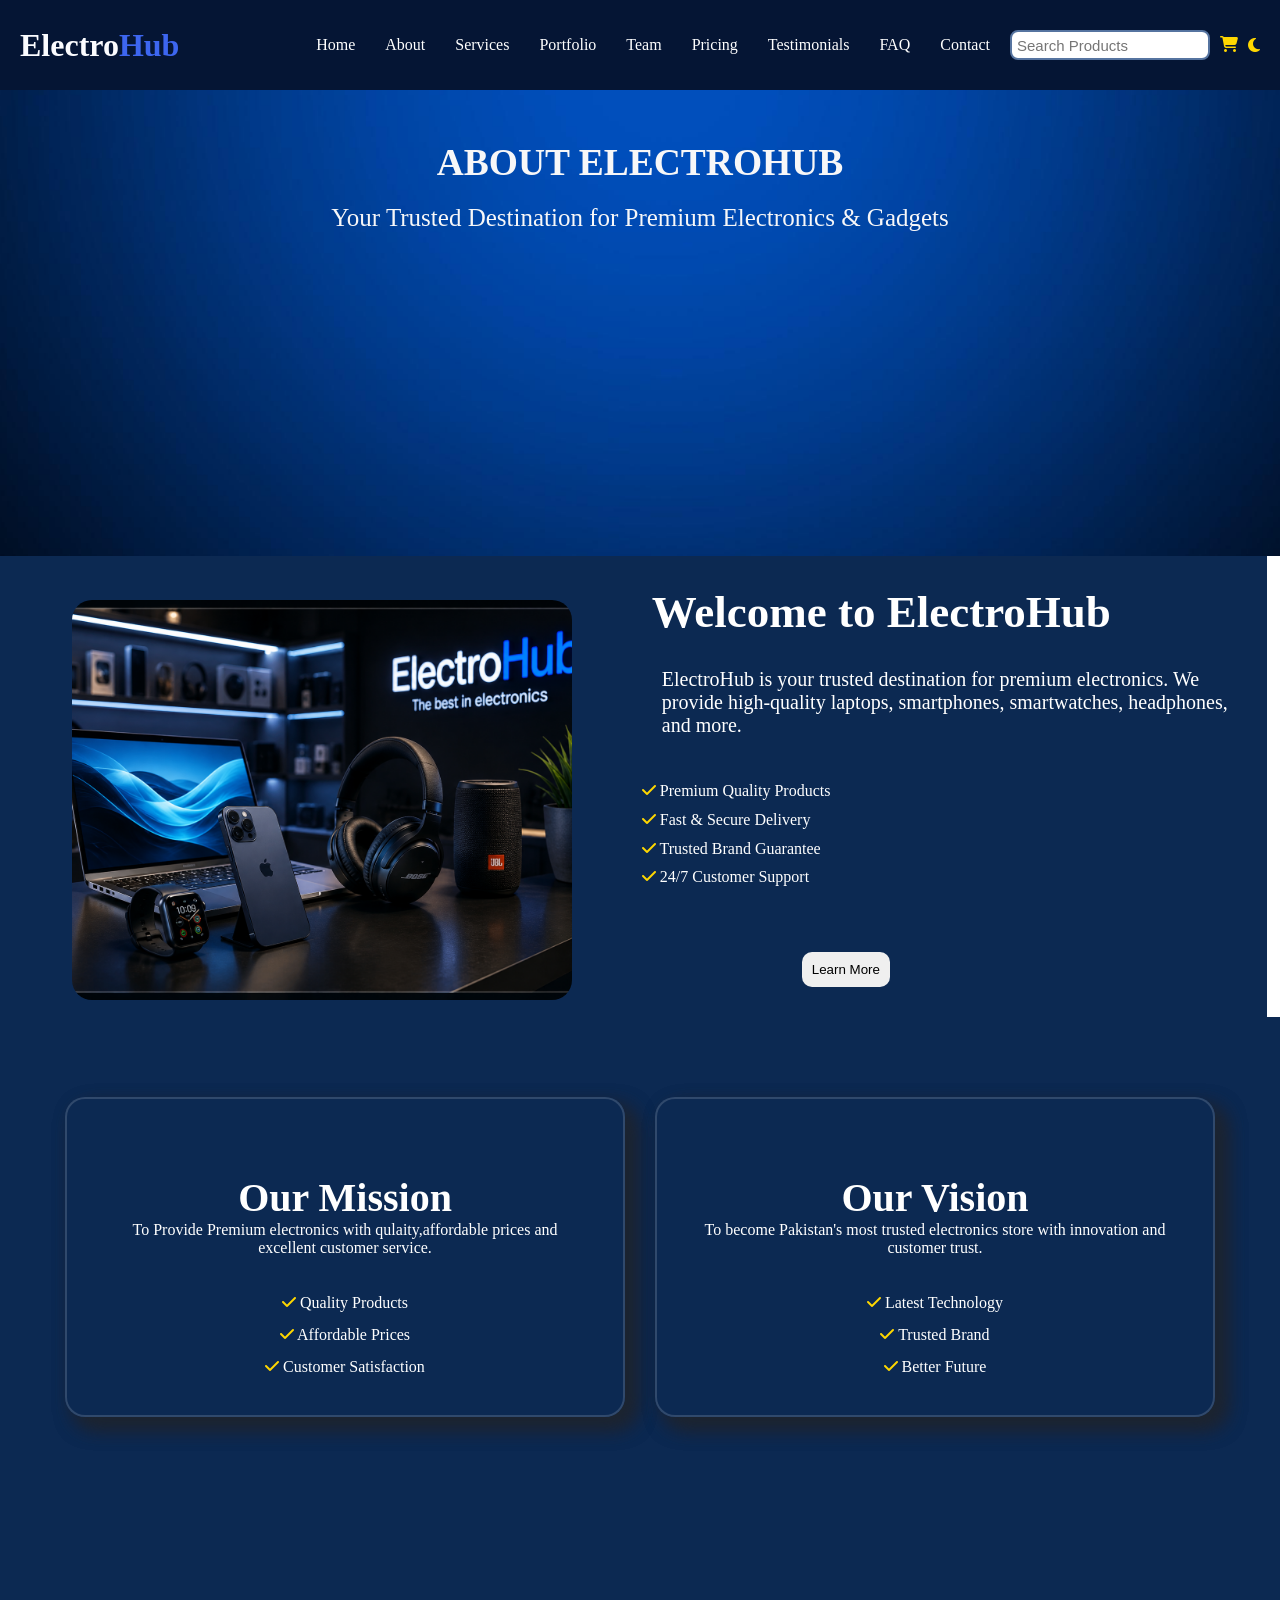
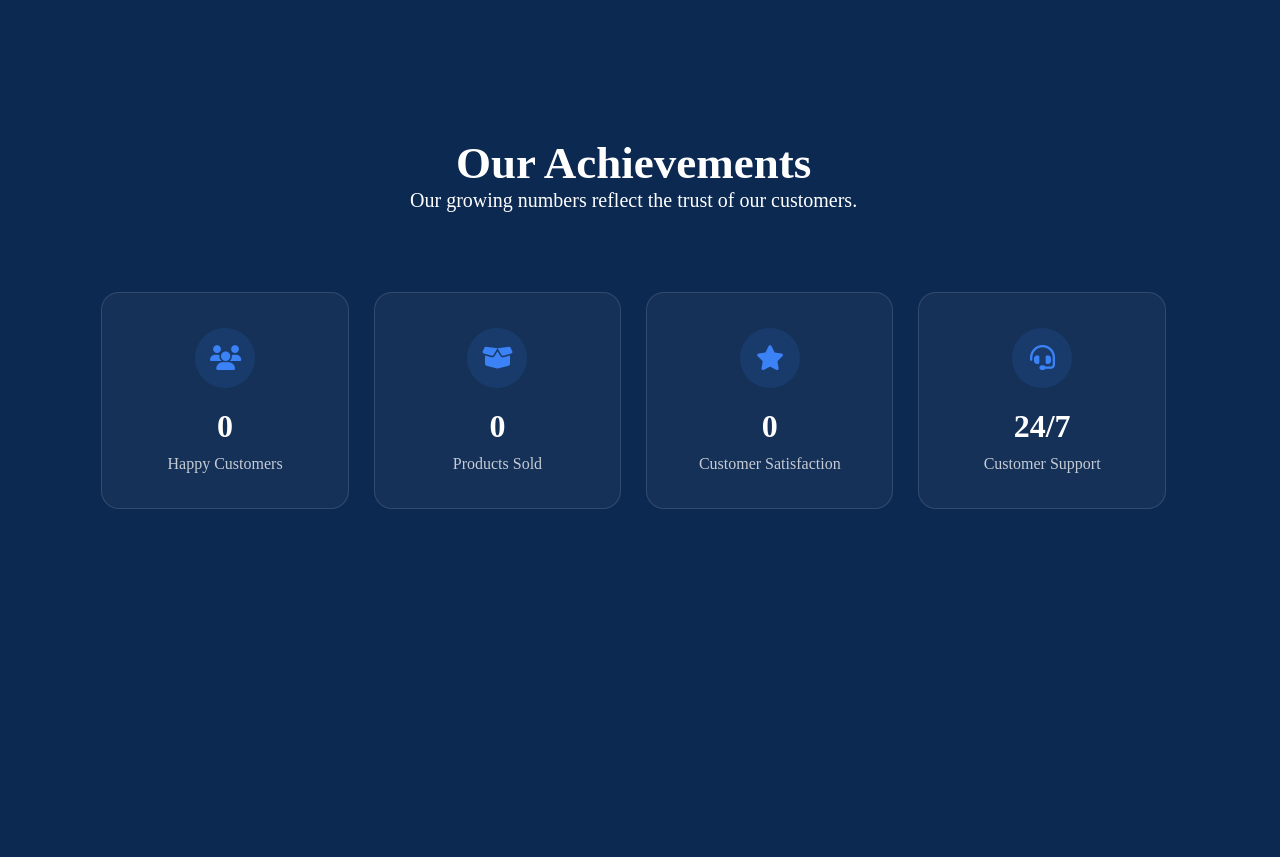
==== about.html @ ca195bf6 "Initial commit" ====
<!DOCTYPE html>
<html lang="en">

<head>
    <meta charset="UTF-8">
    <meta name="viewport" content="width=device-width, initial-scale=1.0">
    <title>ElectroHub-Store</title>
    <link rel="stylesheet" href="./style.css">
    <link rel="stylesheet" href="https://cdnjs.cloudflare.com/ajax/libs/font-awesome/6.7.2/css/all.min.css">
</head>

<body>
    <!--Header Section Start-->
    <header id="header">
        <h1 class="head1">Electro<span class="hub-class">Hub</span></h1>
        <nav class="main-nav">
            <ul id="navbar">
                <li> <a href="index.html">Home</a></li>
                <li> <a href="about.html">About</a></li>
                <li> <a href="">Services</a></li>
                <li> <a href="">Portfolio</a></li>
                <li> <a href="">Team</a></li>
                <li> <a href="">Pricing</a></li>
                <li> <a href="">Testimonials</a></li>
                <li> <a href="">FAQ</a></li>
                <li> <a href="">Contact</a></li>

            </ul>

            <div class="right-side">
                <input type="text" placeholder="Search Products" class="search-box">
                <a href="#">
                    <i class="fa-solid fa-cart-shopping"></i>
                </a>
                <i class="fa-solid fa-moon" id="theme-btn"></i>
            </div>


        </nav>
    </header>
    <!--Header End-->
    <!--Hero Section Start-->

    <section class="about-hero">
        <div class="hero-content2">
            <h2> ABOUT ELECTROHUB</h2>
            <p class="hero-para1"> Your Trusted Destination for
                Premium Electronics & Gadgets
            </p>
        </div>
    </section>
    <!--Hero Secto End-->
    <!--About Section Start-->
    <section id="def-electro">
        <div class="left-image">
            <img src="./Pictures/left image.png" alt="">


        </div>
        <div class="right-side-content">

            <h2 class="right-text"> Welcome to ElectroHub </h2>
            <P class="right-para">
                ElectroHub is your trusted destination for premium
                electronics. We provide high-quality laptops,
                smartphones, smartwatches, headphones, and more.</P>

            <ul class="icons-text">
                <li><i class="fa-solid fa-check"></i> Premium Quality Products</li>
                <li><i class="fa-solid fa-check"></i> Fast & Secure Delivery</li>
                <li><i class="fa-solid fa-check"></i> Trusted Brand Guarantee</li>
                <li><i class="fa-solid fa-check"></i> 24/7 Customer Support</li>
            </ul>

            <button class="right-btn">Learn More</button>
        </div>


        </div>


    </section>

    <section id="mission-vision-section">
        <div class="mission-vision-container">
            <div class="mission">
                <h2 class="Vision1"> Our Mission </h2>
                <p>To Provide Premium electronics with qulaity,affordable prices and excellent customer service.</p>
               <ul class="unorder-list">
                <li><i class="fa-solid fa-check"></i> Quality Products</li>
                <li><i class="fa-solid fa-check"></i> Affordable Prices</li>
                <li><i class="fa-solid fa-check"></i> Customer Satisfaction</li> 
            </ul>
            </div>
            <div class="mission">
                <h1 class="Vision">Our Vision</h1>
                <p>To become Pakistan's most trusted electronics store with innovation and customer trust.</p>
               <ul class="unorder-list">
                <li><i class="fa-solid fa-check"></i> Latest Technology</li>
                <li><i class="fa-solid fa-check"></i> Trusted Brand</li>
                <li><i class="fa-solid fa-check"></i> Better Future</li>
               </ul>
            </div>
        </div>
    </section>
    <!--Mission Vision Secton Ene-->

    <section id="achievement-section">
        <div class="main-achieve-div">
            <div class="achieve-heading">
                <h2> Our Achievements</h2>
                <p class="achieve-para"> Our growing numbers reflect the trust
                    of our customers.</p>
            </div>
            <section class="achievements">

    <div class="achievement-container">

        <div class="achievement-card">
            <div class="achievement-icon">
                <i class="fa-solid fa-users"></i>
            </div>

            <h3 class="counter" data-target="10000">0</h3>
            <p>Happy Customers</p>
        </div>


        <div class="achievement-card">
            <div class="achievement-icon">
                <i class="fa-solid fa-box-open"></i>
            </div>

            <h3 class="counter" data-target="5000">0</h3>
            <p>Products Sold</p>
        </div>


        <div class="achievement-card">
            <div class="achievement-icon">
                <i class="fa-solid fa-star"></i>
            </div>

            <h3 class="counter" data-target="98">0</h3>
            <p>Customer Satisfaction</p>
        </div>


        <div class="achievement-card">
            <div class="achievement-icon">
                <i class="fa-solid fa-headset"></i>
            </div>

            <h3>24/7</h3>
            <p>Customer Support</p>
        </div>

    </div>
</section>
        </div>
 
        <!-- <div class="achive-boxes">
         <div></div>
            <div></div>
            <div></div>
            <div></div>
            </div> -->
    </section>
    <!--Footer-->

    <!-- <footer class="footer">
        <hr class="line"> -->
    <!--Footer Container-->
    <!-- <div class="footer-container">

            <div class="footer-col">
                <h3>Electro <span class="span-footer">Hub</span></h3>
                <p class="footer-para">Your trusted destination for premium electronics.
                    Discover laptops, smartphones, smart watches,
                    headphones, speakers, and accessories at the
                    best prices with excellent customer service.</p>

            </div>
            <div class="footer-col height">
                <h3>Quick Links</h3>
                <ul>
                    <li>Home</li>
                    <li>About</li>
                    <li>Services</li>
                    <li>Portfolio</li>
                    <li>Contact</li>
                </ul>
            </div>
            <div class="footer-col height">
                <h3>PRODUCTS</h3>
                <ul>
                    <li>Laptops </li>
                    <li>Smart Watches</li>
                    <li>Speakers </li>
                    <li>Headphones </li>
                    <li>Accessories </li>
                </ul>
            </div>
            <div class="footer-col height">
                <h4>CONTACT US</h4>
                <ul>
                    <li> 📍 Peshawar, Pakistan </li>
                    <li> 📞 +92 300 1234567</li>
                    <li>✉ info@electrohub.com</li>
                </ul>

            </div>

        </div>

        <div class="special-icons">
            <i class="fa-brands fa-facebook-f socials"></i>
            <i class="fa-brands fa-instagram socials"></i>
            <i class="fa-brands fa-linkedin-in socials"></i>
            <i class="fa-brands fa-x-twitter socials"></i>
            <i class="fa-brands fa-youtube socials"></i>
        </div>
<hr class="hr2">
        <div class="copy">
            <p>© 2026 ElectroHub. All Rights Reserved.</p>
        </div>
    </footer>  -->
</body>

</html>
---- style.css ----
* {
  margin: 0;
  padding: 0;
  box-sizing: border-box;
}

body {
  overflow-x: hidden;
}

html {
  scroll-behavior: smooth;
}

/*Header-Section-Start*/

#header {
  padding: 20px;
  display: flex;
  justify-content: space-between;
  align-items: center;
  position: fixed;
  top: 0;
  left: 0;
  width: 100%;
  z-index: 1000;
  height: 10vh;
  background-color: rgba(0, 27, 68, 0.8);
}

.main-nav {
  display: flex;
  justify-content: space-between;
  align-items: center;
  gap: 20px;
}

#navbar {
  display: flex;
  justify-content: space-between;
  align-items: center;
  height: 10vh;
  width: 100%;
  gap: 30px;
}

.head1 {
  color: #fbfcff;
}


li {
  list-style: none;
}

li,
a {
  text-decoration: none;
}

nav ul li a {
  color: #f8f4f4;
}

.hub-class {
  color: #3d66f0;
}

.right-side {
  display: flex;
  align-items: center;
  gap: 10px;
}

.search-box {
  display: flex;
  align-items: center;
}

.search-box {
  padding: 5px;
  width: 200px;
  height: 30px;
  outline: none;
  border: 2px solid #5674a0;
  border-radius: 8px 8px 8px 8px;
  font-size: 15px;
}

.search-box {

  color: rgb(0, 0, 0);
  /* background-color: #3b559b; */
}

.search-box:hover {
  background-color: white;
}

/*Header Section End*/

/*Hero-Section-Start*/

#hero-section {
  padding-top: 80px;
  width: 99vw;
  height: 110vh;
  border: none;
  background-image: url(./Pictures/Hero-Section.png);
  background-size: cover;
  background-position: center;
  display: flex;
  align-items: center;
}

.hero-content {

  font-size: 60px;
  width: 50%;
  margin-left: 60px;
}

.hero-head {
  color: white;
}

.hero-para {
  color: white;
  font-size: 20px;
}

/* From Uiverse.io by imtausef */
.button {
  cursor: pointer;
  font-size: 1.2rem;
  border-radius: 16px;
  border: none;
  padding: 2px;
  background: radial-gradient(circle 80px at 80% -10%, #ffffff, #181b1b);
  position: relative;
  transition:
    background 0.3s,
    transform 0.3s;
}

.button:hover {
  /*background: radial-gradient(circle 80px at 80% -10%, #181b1b, #000);*/
  transform: scale(0.98);
}

.button::after {
  content: "";
  position: absolute;
  width: 65%;
  height: 60%;
  border-radius: 120px;
  top: 0;
  right: 0;
  box-shadow: 0 0 20px #ffffff38;
  z-index: -1;
  transition: box-shadow 0.3s;
}

.button:hover::after {
  box-shadow: 0 0 10px #ffffff18;
}

.blob1 {
  position: absolute;
  width: 70px;
  height: 100%;
  border-radius: 16px;
  bottom: 0;
  left: 0;
  background: radial-gradient(circle 60px at 0% 100%,
      #3fe9ff,
      #0000ff80,
      transparent);
  box-shadow: -10px 10px 30px #0051ff2d;
  transition:
    background 0.3s,
    box-shadow 0.3s;
}

.button:hover .blob1 {
  /*  background: radial-gradient(circle 60px at 0% 100%, #181b1b, #000);*/
  box-shadow: -5px 5px 20px #000;
}

.inner {
  padding: 14px 25px;
  border-radius: 14px;
  color: #fff;
  z-index: 3;
  position: relative;
  background: radial-gradient(circle 80px at 80% -50%, #777777, #0f1111);
  transition: background 0.3s;
}

.button:hover .inner {
  background: radial-gradient(circle 80px at 80% -50%, #333333, #0f0f0f);
}

.inner::before {
  content: "";
  width: 100%;
  height: 100%;
  left: 0;
  top: 0;
  border-radius: 14px;
  background: radial-gradient(circle 60px at 0% 100%,
      #00e1ff1a,
      #0000ff11,
      transparent);
  position: absolute;
  transition: opacity 0.3s;
}

.button:hover .inner::before {
  opacity: 0;
}


/*Featured-Products-Section*/



#Featured-Products {
  background: linear-gradient(135deg, #0F172A, #1E3A8A);
  padding: 20px;
}


.content-div {
  display: flex;
  flex-direction: column;
  justify-content: center;
  align-items: center;
}

.card-main-div {
  margin-top: 50px;
  display: flex;
  flex-wrap: wrap;
  justify-content: center;
  align-items: center;
  gap: 40px;
}

/* Hai */

.card {
  width: 295px;
  height: 480px;
  border-radius: 15px;
  border: 2px solid rgb(95, 95, 95);
  transition: all 0.4s ease;
}

.card:hover {
  transform: translateY(-10px) scale(1.02);
  box-shadow: 0 15px 35px rgba(150, 149, 149, 0.3);

}

.products-head {
  margin-top: 20px;
  font-size: 50px;
  color: white;
}

.products-para {
  color: white;
}



.card img {
  width: 290px;
  height: 275px;
  /* border-radius: 20px; */
  border-top-left-radius: 10px;
  border-top-right-radius: 10px;
}

.card-head {
  text-align: center;
  color: white;
  font-size: 25px;
}

.fa-solid {
  color: gold;
  text-align: center;
}

.rating {
  display: flex;
  justify-content: center;
  align-items: center;
  margin-top: 20px;
  /* text-align: center; */
}

.rating span {
  color: #ccc5c5;
  font-size: 17px;
}

.card-para {
  margin-top: 20px;
  text-align: center;
  color: white;
  font-size: 20;
}

.card-head2 {
  text-align: center;
  color: white;
  font-size: 20px;
  margin-top: 10px;
}

.card-btn {
  margin-top: 15px;
  margin-left: 90px;
  padding: 5px;
  border-radius: 10px;
  outline: none;
}

.card-btn {
  background-color: #fdfeff;
  font-weight: 700;
}

.card-btn {
  transition: all 0.2s ease;
}

.card-btn:hover {
  background-color: rgb(66, 75, 117);
  color: white;
  cursor: pointer;
}

#main-container4 {
  background: linear-gradient(135deg, #0F172A, #1E3A8A);
  padding: 10px;
}

.head-div {
  height: 70vh;
  text-align: center;
  position: relative;
  top: 20px;

}

.box-container {
  display: flex;
  justify-content: center;
  gap: 80px;
  align-items: center;
  border: none;
  width: 99vw;
  height: 50vh;

}


.choose-head2 {
  font-size: 40px;
  color: white;
  /* margin-bottom: 20px; */

}

.choose-para1 {
  color: white;
  font-size: 20px;
}


.Choose-box {
  width: 200px;
  height: 150px;
  border: 2px solid rgb(109, 107, 107);
  border-radius: 10px;
  transition: all 0.4s ease;
}

.Choose-box:hover {
  transform: translateY(-10) scale(1.02);
  box-shadow: 0 15px 35px rgba(150, 149, 149, 0.3);
}


.icons2 {
  margin-top: 30px;
  font-size: 70px;
  color: #f2f3f7;
  ;
}

.shipping {
  color: white;
  margin-top: 20px;
}

.icon3 {
  color: #ffffff;
  font-size: 70px;
  margin-top: 30px;
}

.warranty {
  color: white;
  margin-top: 20px;
}

.icon4 {
  color: #fffffd;
  font-size: 70px;
  margin-top: 30px;
}

.payment {
  color: white;
  margin-top: 20px;
}

.icon5 {
  color: #ffffff;
  font-size: 70px;
  margin-top: 30px;
}

.support {
  color: white;
  margin-top: 20px;
}

.footer {
  background: #0F172A;
}

.footer-container {
  /* background: #0F172A; */
  color: white;
  display: flex;
  justify-content: center;
  gap: 20px;
}

.line {
  border: 1px solid #525258;
}

.footer-col {
  display: flex;
  justify-content: center;
  align-items: center;

  flex-direction: column;
  border: none;
  width: 150vw;
  height: 50vh;
}

.height {
  line-height: 40px;
}

.footer-para {
  padding: 10px;
}

.span-footer {
  color: rgb(71, 71, 126);
}

/* .special-icons{
 
  position: relative;
  left: 600px;
  display: flex;
  gap: 30px;
  font-size: 30px;
  bottom: 10px;
  align-items: center;
  color: white;
  transition: all 0.8s ease; 
    opacity: 1;
  transition: opacity 0.25s;
  z-index: 2;
  cursor: pointer; 
}

.fa-facebook-f{
  color: white;
  transform: scale(1);
  font-size: 30px;
}
.fa-facebook-f:hover{
 
  transform: translateY(10);
  color: rgba(255, 255, 255, 0.986);
  border-radius: 10px;
   padding: 5px 10px 10px; 
   background: #1877F2;
} 

.fa-instagram:hover{
   transform: translateY(-5);
   background: linear-gradient(25deg, #F58529, #DD2A7B, #8134AF, #515BD4);
    color: white;
  border-radius: 10px;
  padding: 5px 10px 10px;
  
}
.fa-linkedin-in:hover{
   background: #0A66C2;
    color: white;
    transform: translateY(-5);
    border-radius: 10px;
    padding: 5px 10px 10px;
}
.fa-x-twitter:hover{
   background: #000000;
    color: white;
     color: white;
    transform: translateY(-5);
    border-radius: 10px;
    padding: 5px 10px 10px;
}
.fa-youtube:hover{

} */

.special-icons {
  display: flex;
  justify-content: center;
  gap: 20px;
}

.special-icons i {
  width: 50px;
  height: 50px;
  background: #1E293B;
  color: white;
  border-radius: 50%;
  display: flex;
  justify-content: center;
  align-items: center;
  font-size: 22px;
  cursor: pointer;
  transition: all 0.6s ease;
}

.special-icons i:hover {
  transform: translateY(-8px) scale(1.1);
}

/* Facebook */
.fa-facebook-f:hover {
  background: #1877F2;
}

/* Instagram */
.fa-instagram:hover {
  background: linear-gradient(45deg, #F58529, #DD2A7B, #8134AF, #515BD4);
}

/* LinkedIn */
.fa-linkedin-in:hover {
  background: #0A66C2;
}

/* X (Twitter) */
.fa-x-twitter:hover {
  background: #000000;
}

/* YouTube */
.fa-youtube:hover {
  background: #FF0000;
}

.hr2 {
  border: 1px solid rgb(66, 65, 65);
  margin-top: 20px;
  text-align: center;
}

.copy {
  padding: 20px;
  display: flex;
  justify-content: center;
  align-items: center;
  color: white;

}




/* About Page start */

* {
  margin: 0;
  padding: 0;
  box-sizing: border-box;
}

body {
  overflow-x: hidden;
}

html {
  scroll-behavior: smooth;
}

/*Header-Section-Start*/

#header {
  padding: 20px;
  display: flex;
  justify-content: space-between;
  align-items: center;
  position: fixed;
  top: 0;
  left: 0;
  width: 100%;
  z-index: 1000;
  height: 10vh;
  background-color: #051534;
}

.main-nav {
  display: flex;
  justify-content: space-between;
  align-items: center;
  gap: 20px;
}

#navbar {
  display: flex;
  justify-content: space-between;
  align-items: center;
  height: 10vh;
  width: 100%;
  gap: 30px;
}

.head1 {
  color: #fbfcff;
}


li {
  list-style: none;
}

li,
a {
  text-decoration: none;
}

nav ul li a {
  color: #ffffff;
}

.hub-class {
  color: #3d66f0;
}

.right-side {
  display: flex;
  align-items: center;
  gap: 10px;
}

.search-box {
  display: flex;
  align-items: center;
}

.search-box {
  padding: 5px;
  width: 200px;
  height: 30px;
  outline: none;
  border: 2px solid #5674a0;
  border-radius: 8px 8px 8px 8px;
  font-size: 15px;
}

.search-box {

  color: rgb(0, 0, 0);
  /* background-color: #3b559b; */
}

.search-box:hover {
  background-color: white;
}

/*Header Section End*/

.about-hero {
  background-image: url(./Pictures/about-hero.jpg);
  background-size: cover;
  width: 100vw;
  height: 55vh;
  background-position: center;
  background-attachment: fixed;
  padding: 0;
  box-sizing: border-box;
  margin-top: 61px;

}

.hero-content2 {

  padding: 80px;
  display: flex;
  flex-direction: column;
  justify-content: center;
  align-items: center;
  color: rgb(247, 247, 248);
  font-size: 25px;
}

.hero-para1 {
  margin-top: 20px;
}



#def-electro {
  border: none;
  background-color: #0c2952;
  width: 99vw;
  display: flex;
  justify-content: center;
  align-items: center;



}

.left-image {
  /* border: 2px solid rgb(95, 95, 95); */
  transition: all 0.6s ease;
}

.left-image:hover img {
  transform: translateY(-10px) scale(1.02);
  box-shadow: 0 15px 35px rgba(150, 149, 149, 0.3);
}

.left-image img {
  margin-top: 30px;
  margin-left: 10px;
  border-radius: 20px;
  width: 500px;
  height: 400px;
  object-fit: cover;
  border-color: rgb(247, 247, 247);
}

.right-side-content {
  flex-direction: column;
  width: 50%;
  padding: 30px;


}

.right-text {
  font-size: 45px;
  color: white;
  position: relative;
  left: 50px;
  margin-bottom: 30px;
}

.right-para {

  color: white;
  font-size: 20px;
  position: relative;
  left: 60px;
  margin-bottom: 100px;
}

.icons-text {
  line-height: 1.8;
  color: white;
  position: relative;
  left: 40px;
  bottom: 60px;
}

.right-btn {
  position: relative;
  left: 200px;
  padding: 10px;
  border-radius: 10px;
  border: none;
  transition: all 0.5s;
}

.right-btn:hover {

  cursor: pointer;
  color: white;
  background-color: black;
}

/* Mission Vision Section Start */

#mission-vision-section {
  background-color: #0C2952;
  border: none;
  height: 80vh;
}

.mission-vision-container {
  /* margin-top: 30px;  */
  display: flex;
  flex-wrap: wrap;
  gap: 30px;
  justify-content: center;
  align-items: center;
  border: none;
}
.mission{
   background: #162b55;
    border: 2px solid rgba(255,255,255,0.15);
    border-radius: 20px;
    padding: 35px;
    transition: all 0.5s ease;
    cursor: pointer;
}
.mission:hover{
    transform: translateY(-12px) scale(1.03);
    border-color: #3B82F6;
    box-shadow: 0 15px 35px rgba(59,130,246,0.35);
}


.mission {
  text-align: center;
  border-radius: 20px;
  margin-top: 80px;
  color: white;
  width: 560px;
  height: 320px;
  /* border: 2px solid rgb(119, 147, 223); */
  background: linear-gradient(215deg, #0C2952, #0C2952);
  box-shadow: 10px 10px 20px #1c2530,
    10px 10px 20px #1e2132;
}

.unorder-list{
  line-height: 2;
  margin-top: 30px;

}

.Vision1 {
  font-size: 40px;
  margin-top: 40px;
}

.Vision {
  font-size: 40px;
  margin-top: 40px;
}

#achievement-section{
  height: 80vh;
  background-color: #0C2952;
}

.main-achieve-div{
  border: none;
  width: 99vw;
  height: 70vh;
}

.achieve-heading{
  color: white;
  text-align: center;
  font-size: 30px;
}

.achieve-para{
  font-size: 20px;
}


/* achievements boxes start */
 .achievements {
    padding: 80px 8%;
    text-align: center;
}


.achievement-container {
    display: grid;
    grid-template-columns: repeat(4, 1fr);
    gap: 25px;
    color: white;
}

.achievement-card {
    padding: 35px 20px;
    border: 1px solid rgba(255,255,255,0.12);
    border-radius: 18px;
    background: rgba(255,255,255,0.04);
    transition: transform 0.4s ease,
                border-color 0.4s ease,
                box-shadow 0.4s ease;
    cursor: pointer;
}

.achievement-card:hover {
    transform: translateY(-8px);
    border-color: #3B82F6;
    box-shadow: 0 12px 30px rgba(59,130,246,0.18);
}

.achievement-icon {
    width: 60px;
    height: 60px;
    margin: 0 auto 20px;
    display: flex;
    align-items: center;
    justify-content: center;
    border-radius: 50%;
    background: rgba(59,130,246,0.12);
    transition: 0.4s ease;
}

.achievement-icon i {
    font-size: 25px;
    color: #3B82F6;
    transition: 0.4s ease;
}

.achievement-card:hover .achievement-icon {
    background: #3B82F6;
    transform: scale(1.08);
}

.achievement-card:hover .achievement-icon i {
    color: white;
    transform: scale(1.1);
}

.achievement-card h3 {
    font-size: 32px;
    margin: 10px 0;
}

.achievement-card p {
    font-size: 16px;
    margin: 0;
    opacity: 0.75;
}

@media (max-width: 768px) {

    .achievement-container {
        grid-template-columns: repeat(2, 1fr);
    }

}

@media (max-width: 500px) {

    .achievement-container {
        grid-template-columns: 1fr;
    }

}
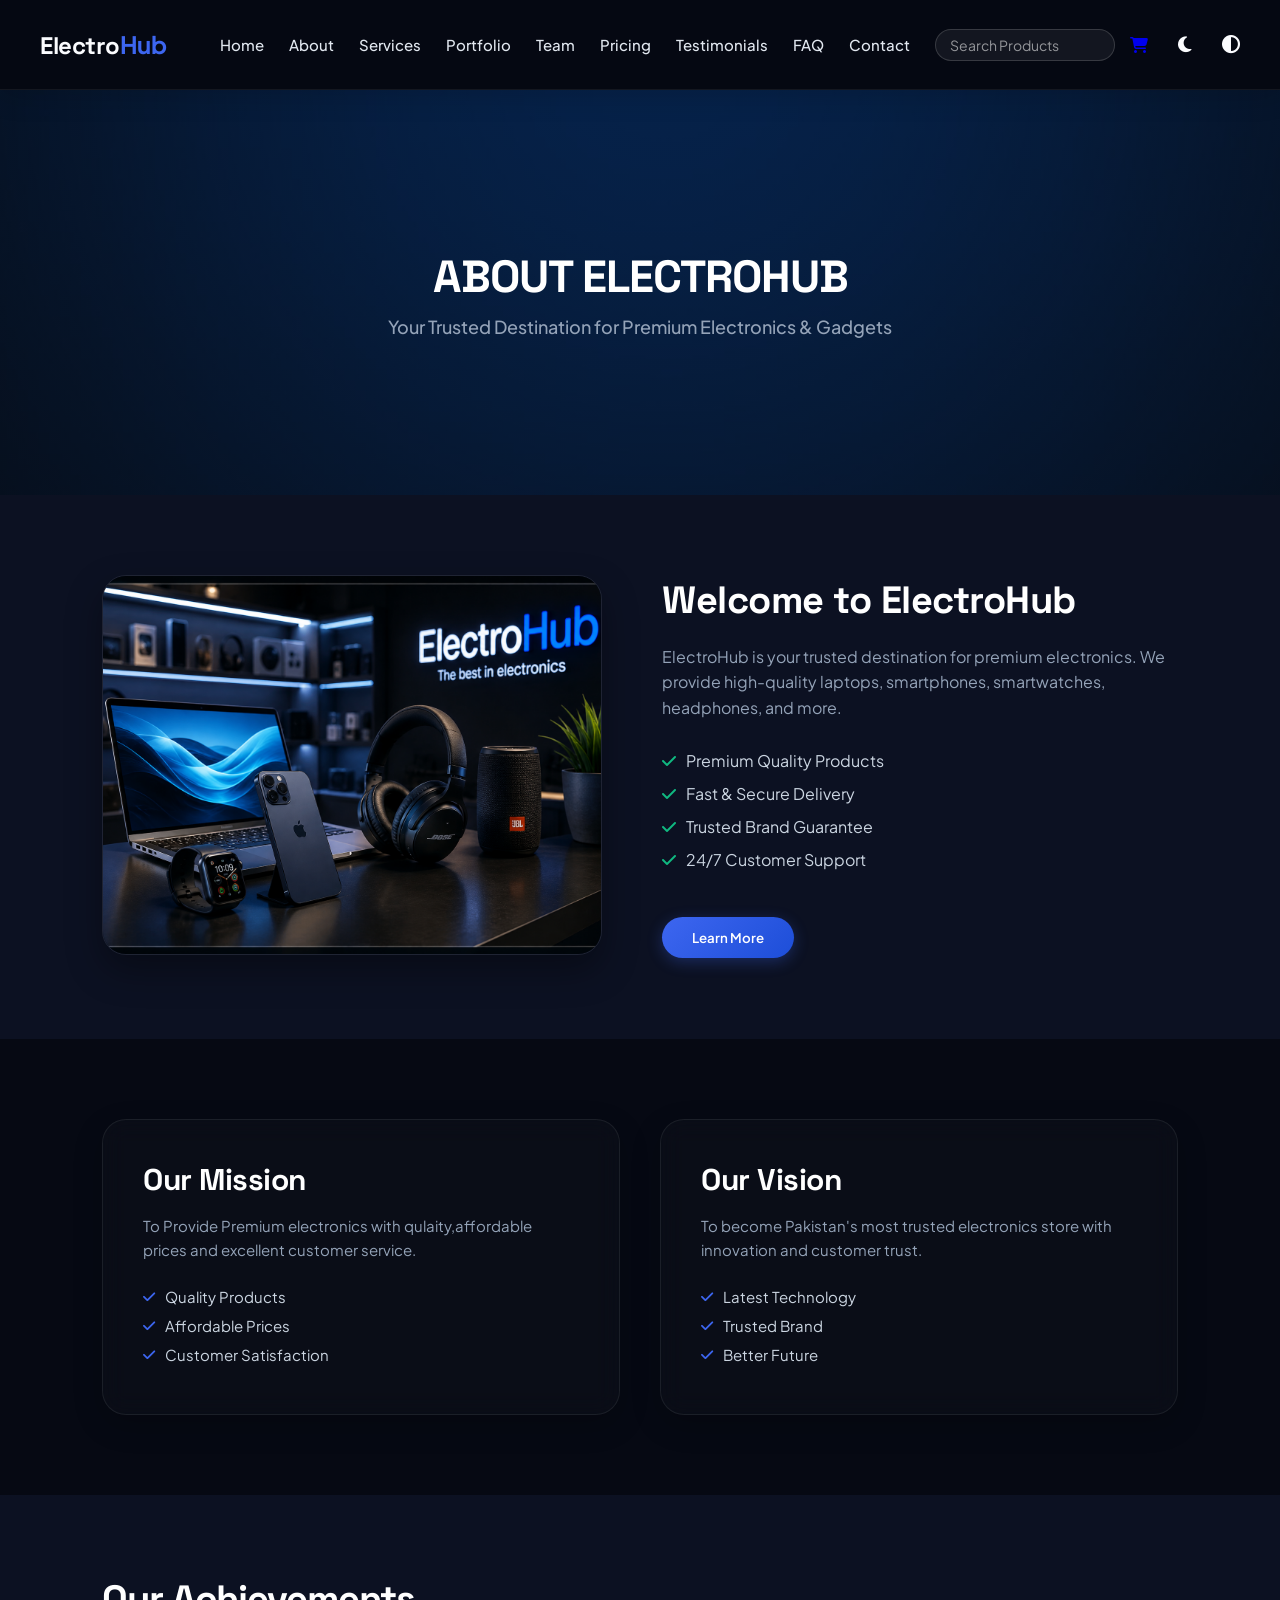
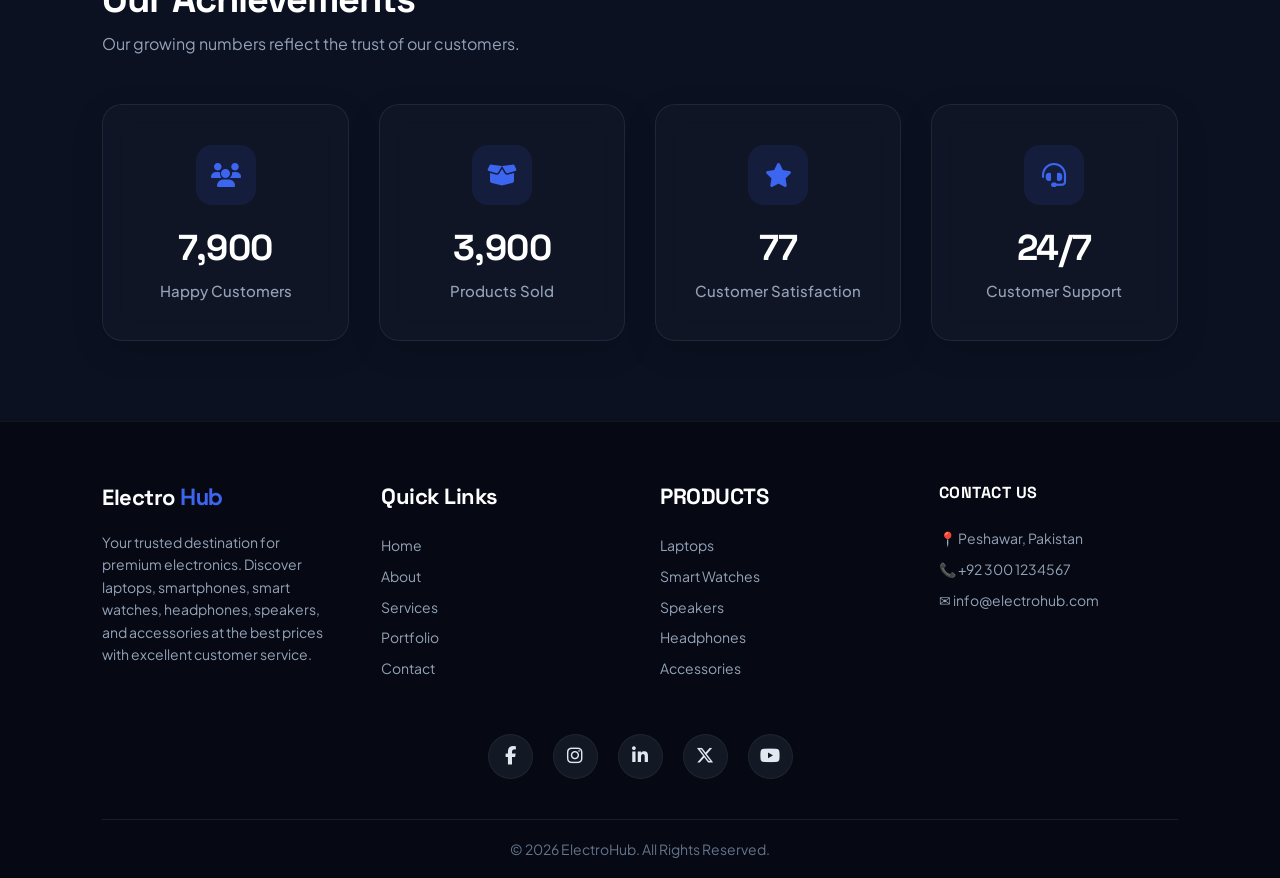
==== commit 63d983e5: "Updated Electronic store website" ====
--- a/about.html
+++ b/about.html
@@ -17,8 +17,8 @@
             <ul id="navbar">
                 <li> <a href="index.html">Home</a></li>
                 <li> <a href="about.html">About</a></li>
-                <li> <a href="">Services</a></li>
-                <li> <a href="">Portfolio</a></li>
+                <li> <a href="./Services.html">Services</a></li>
+                <li> <a href="./Portfolio.html">Portfolio</a></li>
                 <li> <a href="">Team</a></li>
                 <li> <a href="">Pricing</a></li>
                 <li> <a href="">Testimonials</a></li>
@@ -29,10 +29,11 @@
 
             <div class="right-side">
                 <input type="text" placeholder="Search Products" class="search-box">
-                <a href="#">
+                <a href="#" title="Shopping Cart">
                     <i class="fa-solid fa-cart-shopping"></i>
                 </a>
-                <i class="fa-solid fa-moon" id="theme-btn"></i>
+                <i class="fa-solid fa-moon" id="theme-btn" title="Toggle Light/Dark Theme"></i>
+                <i class="fa-solid fa-circle-half-stroke" id="grayscale-btn" title="Toggle Black & White Mode"></i>
             </div>
 
 
@@ -103,7 +104,7 @@
             </div>
         </div>
     </section>
-    <!--Mission Vision Secton Ene-->
+    <!--Mission Vision Secton End-->
 
     <section id="achievement-section">
         <div class="main-achieve-div">
@@ -159,19 +160,13 @@
 </section>
         </div>
  
-        <!-- <div class="achive-boxes">
-         <div></div>
-            <div></div>
-            <div></div>
-            <div></div>
-            </div> -->
     </section>
     <!--Footer-->
 
-    <!-- <footer class="footer">
-        <hr class="line"> -->
+     <footer class="footer">
+        
     <!--Footer Container-->
-    <!-- <div class="footer-container">
+     <div class="footer-container">
 
             <div class="footer-col">
                 <h3>Electro <span class="span-footer">Hub</span></h3>
@@ -224,7 +219,8 @@
         <div class="copy">
             <p>© 2026 ElectroHub. All Rights Reserved.</p>
         </div>
-    </footer>  -->
+    </footer> 
+    <script src="./script.js"></script>
 </body>
 
 </html>
--- a/style.css
+++ b/style.css
@@ -1,13 +1,48 @@
-
+@import url('https://fonts.googleapis.com/css2?family=Plus+Jakarta+Sans:wght@300;400;500;600;700;800&family=Space+Grotesk:wght@400;500;600;700&display=swap');
+
+:root {
+  --bg-primary: #060913;
+  /* Deep space obsidian */
+  --bg-secondary: #0c1122;
+  /* Midnight blue */
+  --bg-card: rgba(255, 255, 255, 0.02);
+  --border-card: rgba(255, 255, 255, 0.07);
+  --color-accent: #3d66f0;
+  /* Electric blue */
+  --color-accent-hover: #5b7fff;
+  --text-primary: #f8fafc;
+  --text-secondary: #94a3b8;
+}
 
 * {
   margin: 0;
   padding: 0;
   box-sizing: border-box;
+  font-family: 'Plus Jakarta Sans', sans-serif;
+}
+
+h1,
+h2,
+h3,
+h4,
+h5,
+h6,
+.head1,
+.hero-head,
+.products-head,
+.choose-head2,
+.Vision,
+.Vision1,
+.main-head2 {
+  font-family: 'Space Grotesk', sans-serif;
+  letter-spacing: -0.5px;
 }
 
 body {
   overflow-x: hidden;
+  background-color: var(--bg-primary);
+  color: var(--text-primary);
+  transition: background-color 0.3s ease, color 0.3s ease, filter 0.3s ease;
 }
 
 html {
@@ -17,7 +52,7 @@
 /*Header-Section-Start*/
 
 #header {
-  padding: 20px;
+  padding: 10px 40px;
   display: flex;
   justify-content: space-between;
   align-items: center;
@@ -27,14 +62,26 @@
   width: 100%;
   z-index: 1000;
   height: 10vh;
-  background-color: rgba(0, 27, 68, 0.8);
+  background-color: rgba(6, 9, 19, 0.7);
+  backdrop-filter: blur(16px);
+  -webkit-backdrop-filter: blur(16px);
+  border-bottom: 1px solid rgba(255, 255, 255, 0.06);
+  box-shadow: 0 4px 30px rgba(0, 0, 0, 0.15);
+  transition: all 0.4s cubic-bezier(0.4, 0, 0.2, 1);
+}
+
+#header.scrolled {
+  height: 8vh;
+  background-color: rgba(6, 9, 19, 0.88);
+  border-bottom-color: rgba(255, 255, 255, 0.09);
+  box-shadow: 0 10px 30px rgba(0, 0, 0, 0.3);
 }
 
 .main-nav {
   display: flex;
   justify-content: space-between;
   align-items: center;
-  gap: 20px;
+  gap: 25px;
 }
 
 #navbar {
@@ -43,13 +90,15 @@
   align-items: center;
   height: 10vh;
   width: 100%;
-  gap: 30px;
+  gap: 25px;
 }
 
 .head1 {
   color: #fbfcff;
-}
-
+  font-weight: 700;
+  letter-spacing: -0.5px;
+  font-size: 24px;
+}
 
 li {
   list-style: none;
@@ -61,7 +110,34 @@
 }
 
 nav ul li a {
-  color: #f8f4f4;
+  color: #e2e8f0;
+  font-weight: 500;
+  font-size: 15px;
+  position: relative;
+  padding: 6px 0;
+  transition: color 0.3s ease;
+}
+
+nav ul li a:hover {
+  color: #3d66f0;
+}
+
+nav ul li a::after {
+  content: '';
+  position: absolute;
+  width: 100%;
+  transform: scaleX(0);
+  height: 2px;
+  bottom: 0;
+  left: 0;
+  background-color: #3d66f0;
+  transform-origin: bottom right;
+  transition: transform 0.25s ease-out;
+}
+
+nav ul li a:hover::after {
+  transform: scaleX(1);
+  transform-origin: bottom left;
 }
 
 .hub-class {
@@ -71,32 +147,35 @@
 .right-side {
   display: flex;
   align-items: center;
-  gap: 10px;
+  gap: 15px;
 }
 
 .search-box {
-  display: flex;
-  align-items: center;
-}
-
-.search-box {
-  padding: 5px;
-  width: 200px;
-  height: 30px;
+  padding: 6px 14px;
+  width: 180px;
+  height: 32px;
   outline: none;
-  border: 2px solid #5674a0;
-  border-radius: 8px 8px 8px 8px;
-  font-size: 15px;
-}
-
-.search-box {
-
-  color: rgb(0, 0, 0);
-  /* background-color: #3b559b; */
+  background: rgba(255, 255, 255, 0.06);
+  border: 1px solid rgba(255, 255, 255, 0.15);
+  border-radius: 20px;
+  font-size: 14px;
+  color: white;
+  transition: all 0.35s cubic-bezier(0.4, 0, 0.2, 1);
+}
+
+.search-box::placeholder {
+  color: rgba(255, 255, 255, 0.55);
+}
+
+.search-box:focus {
+  width: 240px;
+  background-color: rgba(255, 255, 255, 0.12);
+  border-color: #3d66f0;
+  box-shadow: 0 0 15px rgba(61, 102, 240, 0.45);
 }
 
 .search-box:hover {
-  background-color: white;
+  background-color: rgba(255, 255, 255, 0.09);
 }
 
 /*Header Section End*/
@@ -132,860 +211,1507 @@
 }
 
 /* From Uiverse.io by imtausef */
+/* Premium Buttons styling */
 .button {
   cursor: pointer;
-  font-size: 1.2rem;
-  border-radius: 16px;
+  font-size: 15px;
+  font-weight: 600;
+  border-radius: 30px;
+  padding: 12px 28px;
+  transition: all 0.3s cubic-bezier(0.165, 0.84, 0.44, 1);
+  display: inline-flex;
+  align-items: center;
+  justify-content: center;
+  gap: 8px;
+  outline: none;
+  margin-right: 15px;
+}
+
+.button.primary-btn {
+  background: linear-gradient(135deg, var(--color-accent), #1d4ed8);
+  color: white;
   border: none;
-  padding: 2px;
-  background: radial-gradient(circle 80px at 80% -10%, #ffffff, #181b1b);
+  box-shadow: 0 4px 15px rgba(61, 102, 240, 0.35);
+}
+
+.button.primary-btn i {
+  font-size: 13px;
+  transition: transform 0.25s ease;
+  color: white !important;
+}
+
+.button.primary-btn:hover {
+  transform: translateY(-2px);
+  background: linear-gradient(135deg, var(--color-accent-hover), #2563eb);
+  box-shadow: 0 6px 20px rgba(61, 102, 240, 0.5);
+}
+
+.button.primary-btn:hover i {
+  transform: translateX(4px);
+}
+
+.button.secondary-btn {
+  background: rgba(255, 255, 255, 0.03);
+  color: white;
+  border: 1px solid rgba(255, 255, 255, 0.15);
+  backdrop-filter: blur(10px);
+  -webkit-backdrop-filter: blur(10px);
+}
+
+.button.secondary-btn:hover {
+  transform: translateY(-2px);
+  background: rgba(255, 255, 255, 0.08);
+  border-color: rgba(255, 255, 255, 0.3);
+  box-shadow: 0 5px 15px rgba(0, 0, 0, 0.2);
+}
+
+.button:active {
+  transform: translateY(0) scale(0.98);
+}
+
+
+/*Featured-Products-Section*/
+
+#Featured-Products {
+  background: linear-gradient(135deg, var(--bg-primary), var(--bg-secondary));
+  padding: 60px 40px;
   position: relative;
-  transition:
-    background 0.3s,
-    transform 0.3s;
-}
-
-.button:hover {
-  /*background: radial-gradient(circle 80px at 80% -10%, #181b1b, #000);*/
-  transform: scale(0.98);
-}
-
-.button::after {
-  content: "";
+}
+
+.content-div {
+  display: flex;
+  flex-direction: column;
+  justify-content: center;
+  align-items: center;
+  margin-bottom: 20px;
+}
+
+.products-head {
+  font-size: 42px;
+  font-weight: 800;
+  color: white;
+  letter-spacing: -1px;
+  margin-bottom: 10px;
+}
+
+.products-para {
+  color: #94a3b8;
+  font-size: 16px;
+  font-weight: 500;
+}
+
+.card-main-div {
+  margin-top: 40px;
+  display: flex;
+  flex-wrap: wrap;
+  justify-content: center;
+  align-items: stretch;
+  gap: 30px;
+}
+
+/* Glassmorphic E-commerce Cards */
+.card {
+  width: 285px;
+  border-radius: 20px;
+  background: rgba(255, 255, 255, 0.02);
+  backdrop-filter: blur(16px);
+  -webkit-backdrop-filter: blur(16px);
+  border: 1px solid rgba(255, 255, 255, 0.07);
+  box-shadow: 0 10px 30px rgba(0, 0, 0, 0.25);
+  overflow: hidden;
+  display: flex;
+  flex-direction: column;
+  position: relative;
+  transition: all 0.4s cubic-bezier(0.165, 0.84, 0.44, 1);
+}
+
+.card::before {
+  content: '';
   position: absolute;
-  width: 65%;
-  height: 60%;
-  border-radius: 120px;
   top: 0;
-  right: 0;
-  box-shadow: 0 0 20px #ffffff38;
-  z-index: -1;
-  transition: box-shadow 0.3s;
-}
-
-.button:hover::after {
-  box-shadow: 0 0 10px #ffffff18;
-}
-
-.blob1 {
-  position: absolute;
-  width: 70px;
-  height: 100%;
-  border-radius: 16px;
-  bottom: 0;
   left: 0;
-  background: radial-gradient(circle 60px at 0% 100%,
-      #3fe9ff,
-      #0000ff80,
-      transparent);
-  box-shadow: -10px 10px 30px #0051ff2d;
-  transition:
-    background 0.3s,
-    box-shadow 0.3s;
-}
-
-.button:hover .blob1 {
-  /*  background: radial-gradient(circle 60px at 0% 100%, #181b1b, #000);*/
-  box-shadow: -5px 5px 20px #000;
-}
-
-.inner {
-  padding: 14px 25px;
-  border-radius: 14px;
-  color: #fff;
-  z-index: 3;
-  position: relative;
-  background: radial-gradient(circle 80px at 80% -50%, #777777, #0f1111);
-  transition: background 0.3s;
-}
-
-.button:hover .inner {
-  background: radial-gradient(circle 80px at 80% -50%, #333333, #0f0f0f);
-}
-
-.inner::before {
-  content: "";
   width: 100%;
   height: 100%;
-  left: 0;
-  top: 0;
-  border-radius: 14px;
-  background: radial-gradient(circle 60px at 0% 100%,
-      #00e1ff1a,
-      #0000ff11,
-      transparent);
+  background: linear-gradient(180deg, rgba(61, 102, 240, 0.08) 0%, rgba(0, 0, 0, 0) 100%);
+  opacity: 0;
+  transition: opacity 0.4s ease;
+  z-index: 0;
+}
+
+.card:hover::before {
+  opacity: 1;
+}
+
+.card:hover {
+  transform: translateY(-8px);
+  border-color: rgba(61, 102, 240, 0.35);
+  box-shadow: 0 20px 40px rgba(0, 0, 0, 0.4), 0 0 25px rgba(61, 102, 240, 0.18);
+}
+
+/* Sale/New Badge styling */
+.card-badge {
   position: absolute;
-  transition: opacity 0.3s;
-}
-
-.button:hover .inner::before {
-  opacity: 0;
-}
-
-
-/*Featured-Products-Section*/
-
-
-
-#Featured-Products {
-  background: linear-gradient(135deg, #0F172A, #1E3A8A);
-  padding: 20px;
-}
-
-
-.content-div {
-  display: flex;
-  flex-direction: column;
+  top: 15px;
+  left: 15px;
+  background: linear-gradient(135deg, #ef4444, #b91c1c);
+  color: white;
+  padding: 4px 10px;
+  border-radius: 20px;
+  font-size: 11px;
+  font-weight: 700;
+  letter-spacing: 0.5px;
+  text-transform: uppercase;
+  z-index: 10;
+  box-shadow: 0 4px 10px rgba(239, 68, 68, 0.4);
+}
+
+.card-badge.new {
+  background: linear-gradient(135deg, #10b981, #047857);
+  box-shadow: 0 4px 10px rgba(16, 185, 129, 0.4);
+}
+
+.card img {
+  width: 100%;
+  height: 230px;
+  object-fit: cover;
+  border-top-left-radius: 20px;
+  border-top-right-radius: 20px;
+  transition: transform 0.6s cubic-bezier(0.165, 0.84, 0.44, 1);
+  z-index: 1;
+}
+
+.card:hover img {
+  transform: scale(1.05);
+}
+
+.card-head {
+  color: white;
+  font-size: 20px;
+  font-weight: 700;
+  margin-top: 15px;
+  padding: 0 20px;
+  letter-spacing: -0.3px;
+  text-align: left;
+}
+
+.rating {
+  display: flex;
+  align-items: center;
+  gap: 4px;
+  margin-top: 10px;
+  padding: 0 20px;
+  justify-content: flex-start;
+}
+
+.rating i {
+  color: #fbbf24;
+  font-size: 13px;
+  text-shadow: 0 0 8px rgba(251, 191, 36, 0.4);
+}
+
+.rating span {
+  color: #64748b;
+  font-size: 13px;
+  margin-left: 4px;
+}
+
+.card-para {
+  color: #94a3b8;
+  font-size: 14px;
+  line-height: 1.5;
+  margin-top: 12px;
+  padding: 0 20px;
+  text-align: left;
+}
+
+.card-head2 {
+  color: #3d66f0;
+  font-size: 22px;
+  font-weight: 800;
+  margin-top: auto;
+  padding: 10px 20px 0 20px;
+  text-align: left;
+}
+
+/* Premium Buttons inside Cards */
+/* Premium Buttons inside Cards */
+.card-btn {
+  margin: 15px auto 25px auto;
+  width: 85%;
+  padding: 11px 24px;
+  border-radius: 30px;
+  border: 1px solid rgba(61, 102, 240, 0.15);
+  background: linear-gradient(135deg, var(--color-accent), #1d4ed8);
+  color: white;
+  font-weight: 600;
+  font-size: 14px;
+  letter-spacing: 0.3px;
+  box-shadow: 0 4px 15px rgba(61, 102, 240, 0.3);
+  cursor: pointer;
+  display: flex;
+  align-items: center;
   justify-content: center;
-  align-items: center;
-}
-
-.card-main-div {
-  margin-top: 50px;
+  gap: 8px;
+  transition: all 0.3s cubic-bezier(0.165, 0.84, 0.44, 1);
+  z-index: 2;
+  outline: none;
+}
+
+.card-btn span {
+  display: flex;
+  align-items: center;
+  gap: 8px;
+}
+
+.card-btn i {
+  color: white !important;
+  font-size: 14px;
+  transition: transform 0.25s ease;
+}
+
+.card-btn:hover {
+  transform: translateY(-2px);
+  box-shadow: 0 6px 20px rgba(61, 102, 240, 0.5);
+  background: linear-gradient(135deg, var(--color-accent-hover), #2563eb);
+  border-color: transparent;
+}
+
+.card-btn:hover i {
+  transform: scale(1.1);
+}
+
+.card-btn:active {
+  transform: translateY(0) scale(0.98);
+}
+
+
+#main-container4 {
+  background: linear-gradient(135deg, var(--bg-secondary), var(--bg-primary));
+  padding: 80px 40px;
+  min-height: auto;
+}
+
+.head-div {
+  text-align: center;
+  max-width: 1200px;
+  margin: 0 auto;
+}
+
+.choose-head2 {
+  font-size: 42px;
+  font-weight: 800;
+  color: white;
+  letter-spacing: -1px;
+  margin-bottom: 10px;
+}
+
+.choose-para1 {
+  color: #94a3b8;
+  font-size: 16px;
+  font-weight: 500;
+  margin-bottom: 50px;
+}
+
+.box-container {
   display: flex;
   flex-wrap: wrap;
   justify-content: center;
-  align-items: center;
+  align-items: stretch;
+  gap: 30px;
+}
+
+.b1 {
+  background: rgba(255, 255, 255, 0.02);
+  backdrop-filter: blur(12px);
+  -webkit-backdrop-filter: blur(12px);
+  border: 1px solid rgba(255, 255, 255, 0.07);
+  border-radius: 24px;
+  width: 270px;
+  padding: 30px 24px;
+  display: flex;
+  flex-direction: column;
+  align-items: flex-start;
+  text-align: left;
+  transition: all 0.4s cubic-bezier(0.165, 0.84, 0.44, 1);
+}
+
+.b1:hover {
+  transform: translateY(-8px);
+  border-color: rgba(61, 102, 240, 0.35);
+  box-shadow: 0 20px 40px rgba(0, 0, 0, 0.3), 0 0 20px rgba(61, 102, 240, 0.15);
+  background: rgba(255, 255, 255, 0.04);
+}
+
+/* Icon containers inside b1 */
+.icon1-div,
+.icon2-div,
+.icon3-div,
+.icon4-div {
+  width: 60px;
+  height: 60px;
+  border-radius: 16px;
+  background: rgba(61, 102, 240, 0.1);
+  display: flex;
+  align-items: center;
+  justify-content: center;
+  margin-bottom: 24px;
+  transition: all 0.3s ease;
+  margin-left: 0;
+}
+
+.b1:hover .icon1-div,
+.b1:hover .icon2-div,
+.b1:hover .icon3-div,
+.b1:hover .icon4-div {
+  background: #3d66f0;
+}
+
+.icon1-div i,
+.icon2-div i,
+.icon3-div i,
+.icon4-div i {
+  color: #3d66f0 !important;
+  font-size: 24px;
+  transition: all 0.3s ease;
+}
+
+.b1:hover .icon1-div i,
+.b1:hover .icon2-div i,
+.b1:hover .icon3-div i,
+.b1:hover .icon4-div i {
+  color: white !important;
+}
+
+.b1-h2 {
+  color: white;
+  font-size: 20px;
+  font-weight: 700;
+  margin-bottom: 12px;
+  margin-top: 0;
+}
+
+.b1-para {
+  color: #94a3b8;
+  font-size: 14px;
+  line-height: 1.6;
+  margin-bottom: 24px;
+  margin-top: 0;
+  flex-grow: 1;
+}
+
+.learn-btn {
+  border: none;
+  color: #3d66f0;
+  background: transparent;
+  padding: 0;
+  font-size: 14px;
+  font-weight: 600;
+  display: flex;
+  align-items: center;
+  gap: 6px;
+  cursor: pointer;
+  transition: all 0.2s ease;
+  margin-top: auto;
+  margin-right: 0;
+}
+
+.learn-btn i {
+  color: #3d66f0 !important;
+  font-size: 12px;
+  transition: transform 0.2s ease;
+}
+
+.learn-btn:hover {
+  color: #5b7fff;
+  background: transparent;
+  box-shadow: none;
+}
+
+.learn-btn:hover i {
+  color: #5b7fff !important;
+  transform: translateX(4px);
+}
+
+
+.footer {
+  background: var(--bg-primary);
+  padding: 60px 8% 20px 8%;
+  border-top: 1px solid rgba(255, 255, 255, 0.05);
+}
+
+.footer-container {
+  color: white;
+  display: grid;
+  grid-template-columns: repeat(auto-fit, minmax(200px, 1fr));
   gap: 40px;
-}
-
-/* Hai */
-
-.card {
-  width: 295px;
-  height: 480px;
-  border-radius: 15px;
-  border: 2px solid rgb(95, 95, 95);
-  transition: all 0.4s ease;
-}
-
-.card:hover {
-  transform: translateY(-10px) scale(1.02);
-  box-shadow: 0 15px 35px rgba(150, 149, 149, 0.3);
-
-}
-
-.products-head {
-  margin-top: 20px;
-  font-size: 50px;
-  color: white;
-}
-
-.products-para {
-  color: white;
-}
-
-
-
-.card img {
-  width: 290px;
-  height: 275px;
-  /* border-radius: 20px; */
-  border-top-left-radius: 10px;
-  border-top-right-radius: 10px;
-}
-
-.card-head {
-  text-align: center;
-  color: white;
-  font-size: 25px;
-}
-
-.fa-solid {
-  color: gold;
-  text-align: center;
-}
-
-.rating {
-  display: flex;
-  justify-content: center;
-  align-items: center;
-  margin-top: 20px;
-  /* text-align: center; */
-}
-
-.rating span {
-  color: #ccc5c5;
-  font-size: 17px;
-}
-
-.card-para {
-  margin-top: 20px;
-  text-align: center;
-  color: white;
-  font-size: 20;
-}
-
-.card-head2 {
-  text-align: center;
-  color: white;
-  font-size: 20px;
-  margin-top: 10px;
-}
-
-.card-btn {
-  margin-top: 15px;
-  margin-left: 90px;
-  padding: 5px;
-  border-radius: 10px;
-  outline: none;
-}
-
-.card-btn {
-  background-color: #fdfeff;
+  max-width: 1200px;
+  margin: 0 auto;
+}
+
+.footer-col {
+  display: flex;
+  flex-direction: column;
+  align-items: flex-start;
+  height: auto;
+}
+
+.footer-col h3 {
+  font-size: 22px;
   font-weight: 700;
-}
-
-.card-btn {
-  transition: all 0.2s ease;
-}
-
-.card-btn:hover {
-  background-color: rgb(66, 75, 117);
-  color: white;
+  margin-bottom: 20px;
+  color: white;
+}
+
+.footer-col h4 {
+  font-size: 16px;
+  font-weight: 700;
+  letter-spacing: 0.5px;
+  margin-bottom: 20px;
+  color: white;
+}
+
+.footer-para {
+  padding: 0;
+  color: #94a3b8;
+  font-size: 14px;
+  line-height: 1.6;
+  text-align: left;
+}
+
+.span-footer {
+  color: #3d66f0;
+}
+
+.footer-col ul {
+  padding: 0;
+  margin: 0;
+  list-style: none;
+  line-height: 2.2;
+}
+
+.footer-col ul li {
+  color: #94a3b8;
+  font-size: 14px;
   cursor: pointer;
-}
-
-#main-container4 {
-  background: linear-gradient(135deg, #0F172A, #1E3A8A);
-  padding: 10px;
-}
-
-.head-div {
-  height: 70vh;
-  text-align: center;
-  position: relative;
-  top: 20px;
-
-}
-
-.box-container {
-  display: flex;
-  justify-content: center;
-  gap: 80px;
-  align-items: center;
-  border: none;
-  width: 99vw;
-  height: 50vh;
-
-}
-
-
-.choose-head2 {
-  font-size: 40px;
-  color: white;
-  /* margin-bottom: 20px; */
-
-}
-
-.choose-para1 {
-  color: white;
-  font-size: 20px;
-}
-
-
-.Choose-box {
-  width: 200px;
-  height: 150px;
-  border: 2px solid rgb(109, 107, 107);
-  border-radius: 10px;
-  transition: all 0.4s ease;
-}
-
-.Choose-box:hover {
-  transform: translateY(-10) scale(1.02);
-  box-shadow: 0 15px 35px rgba(150, 149, 149, 0.3);
-}
-
-
-.icons2 {
-  margin-top: 30px;
-  font-size: 70px;
-  color: #f2f3f7;
-  ;
-}
-
-.shipping {
-  color: white;
-  margin-top: 20px;
-}
-
-.icon3 {
-  color: #ffffff;
-  font-size: 70px;
-  margin-top: 30px;
-}
-
-.warranty {
-  color: white;
-  margin-top: 20px;
-}
-
-.icon4 {
-  color: #fffffd;
-  font-size: 70px;
-  margin-top: 30px;
-}
-
-.payment {
-  color: white;
-  margin-top: 20px;
-}
-
-.icon5 {
-  color: #ffffff;
-  font-size: 70px;
-  margin-top: 30px;
-}
-
-.support {
-  color: white;
-  margin-top: 20px;
-}
-
-.footer {
-  background: #0F172A;
-}
-
-.footer-container {
-  /* background: #0F172A; */
-  color: white;
+  transition: color 0.2s ease, transform 0.2s ease;
+  display: flex;
+  align-items: center;
+}
+
+.footer-col ul li:hover {
+  color: #3d66f0;
+  transform: translateX(4px);
+}
+
+.special-icons {
   display: flex;
   justify-content: center;
   gap: 20px;
-}
-
-.line {
-  border: 1px solid #525258;
-}
-
-.footer-col {
+  margin-top: 50px;
+}
+
+.special-icons i {
+  width: 45px;
+  height: 45px;
+  background: #131924;
+  color: #e2e8f0;
+  border-radius: 50%;
   display: flex;
   justify-content: center;
   align-items: center;
-
-  flex-direction: column;
-  border: none;
-  width: 150vw;
-  height: 50vh;
-}
-
-.height {
-  line-height: 40px;
-}
-
-.footer-para {
-  padding: 10px;
-}
-
-.span-footer {
-  color: rgb(71, 71, 126);
-}
-
-/* .special-icons{
- 
-  position: relative;
-  left: 600px;
-  display: flex;
-  gap: 30px;
-  font-size: 30px;
-  bottom: 10px;
-  align-items: center;
-  color: white;
-  transition: all 0.8s ease; 
-    opacity: 1;
-  transition: opacity 0.25s;
-  z-index: 2;
-  cursor: pointer; 
-}
-
-.fa-facebook-f{
-  color: white;
-  transform: scale(1);
-  font-size: 30px;
-}
-.fa-facebook-f:hover{
- 
-  transform: translateY(10);
-  color: rgba(255, 255, 255, 0.986);
-  border-radius: 10px;
-   padding: 5px 10px 10px; 
-   background: #1877F2;
-} 
-
-.fa-instagram:hover{
-   transform: translateY(-5);
-   background: linear-gradient(25deg, #F58529, #DD2A7B, #8134AF, #515BD4);
-    color: white;
-  border-radius: 10px;
-  padding: 5px 10px 10px;
-  
-}
-.fa-linkedin-in:hover{
-   background: #0A66C2;
-    color: white;
-    transform: translateY(-5);
-    border-radius: 10px;
-    padding: 5px 10px 10px;
-}
-.fa-x-twitter:hover{
-   background: #000000;
-    color: white;
-     color: white;
-    transform: translateY(-5);
-    border-radius: 10px;
-    padding: 5px 10px 10px;
-}
-.fa-youtube:hover{
-
-} */
-
-.special-icons {
-  display: flex;
-  justify-content: center;
-  gap: 20px;
-}
-
-.special-icons i {
-  width: 50px;
-  height: 50px;
-  background: #1E293B;
-  color: white;
-  border-radius: 50%;
-  display: flex;
-  justify-content: center;
-  align-items: center;
-  font-size: 22px;
+  font-size: 18px;
   cursor: pointer;
-  transition: all 0.6s ease;
+  transition: all 0.4s cubic-bezier(0.165, 0.84, 0.44, 1);
+  border: 1px solid rgba(255, 255, 255, 0.05);
 }
 
 .special-icons i:hover {
-  transform: translateY(-8px) scale(1.1);
+  transform: translateY(-5px);
+  color: white !important;
 }
 
 /* Facebook */
 .fa-facebook-f:hover {
   background: #1877F2;
+  box-shadow: 0 5px 15px rgba(24, 119, 242, 0.4);
 }
 
 /* Instagram */
 .fa-instagram:hover {
   background: linear-gradient(45deg, #F58529, #DD2A7B, #8134AF, #515BD4);
+  box-shadow: 0 5px 15px rgba(221, 42, 123, 0.4);
 }
 
 /* LinkedIn */
 .fa-linkedin-in:hover {
   background: #0A66C2;
+  box-shadow: 0 5px 15px rgba(10, 102, 194, 0.4);
 }
 
 /* X (Twitter) */
 .fa-x-twitter:hover {
   background: #000000;
+  box-shadow: 0 5px 15px rgba(0, 0, 0, 0.4);
 }
 
 /* YouTube */
 .fa-youtube:hover {
   background: #FF0000;
+  box-shadow: 0 5px 15px rgba(255, 0, 0, 0.4);
 }
 
 .hr2 {
-  border: 1px solid rgb(66, 65, 65);
-  margin-top: 20px;
+  border: none;
+  border-top: 1px solid rgba(255, 255, 255, 0.08);
+  margin-top: 40px;
+  margin-bottom: 20px;
+  max-width: 1200px;
+  margin-left: auto;
+  margin-right: auto;
+}
+
+.copy {
+  display: flex;
+  justify-content: center;
+  align-items: center;
+  color: #64748b;
+  font-size: 14px;
+}
+
+
+
+
+/* ==========================================
+   About Page Specific Styles
+   ========================================== */
+
+.about-hero {
+  background-image: linear-gradient(rgba(8, 15, 26, 0.7), rgba(8, 15, 26, 0.8)), url(./Pictures/about-hero.jpg);
+  background-size: cover;
+  width: 100vw;
+  height: 45vh;
+  background-position: center;
+  background-attachment: fixed;
+  display: flex;
+  justify-content: center;
+  align-items: center;
+  margin-top: 10vh;
+}
+
+.hero-content2 {
   text-align: center;
-}
-
-.copy {
-  padding: 20px;
+  color: white;
+}
+
+.hero-content2 h2 {
+  font-size: 45px;
+  font-weight: 800;
+  letter-spacing: -1px;
+  margin-bottom: 10px;
+}
+
+.hero-para1 {
+  font-size: 18px;
+  color: #94a3b8;
+  font-weight: 500;
+}
+
+#def-electro {
+  background-color: var(--bg-secondary);
+  padding: 80px 8%;
   display: flex;
   justify-content: center;
   align-items: center;
-  color: white;
-
-}
-
-
-
-
-/* About Page start */
-
-* {
+  gap: 60px;
+  flex-wrap: wrap;
+}
+
+.left-image {
+  flex: 1;
+  min-width: 320px;
+  max-width: 500px;
+}
+
+.left-image img {
+  width: 100%;
+  height: 380px;
+  object-fit: cover;
+  border-radius: 24px;
+  border: 1px solid rgba(255, 255, 255, 0.08);
+  box-shadow: 0 15px 35px rgba(0, 0, 0, 0.35);
+  transition: transform 0.5s ease, box-shadow 0.5s ease;
+}
+
+.left-image:hover img {
+  transform: translateY(-8px);
+  box-shadow: 0 20px 45px rgba(0, 0, 0, 0.45);
+}
+
+.right-side-content {
+  flex: 1;
+  min-width: 320px;
+  display: flex;
+  flex-direction: column;
+  align-items: flex-start;
+}
+
+.right-text {
+  font-size: 38px;
+  font-weight: 800;
+  color: white;
+  margin-bottom: 20px;
+}
+
+.right-para {
+  color: #94a3b8;
+  font-size: 16px;
+  line-height: 1.6;
+  margin-bottom: 30px;
+}
+
+.icons-text {
+  padding: 0;
+  margin-bottom: 35px;
+}
+
+.icons-text li {
+  margin-bottom: 12px;
+  font-size: 16px;
+  color: #cbd5e1;
+  display: flex;
+  align-items: center;
+  gap: 10px;
+}
+
+.icons-text li i {
+  color: #10b981;
+  /* green checkmark */
+  font-size: 16px;
+}
+
+.right-btn {
+  padding: 12px 30px;
+  border-radius: 30px;
+  border: none;
+  background: linear-gradient(135deg, var(--color-accent), #1d4ed8);
+  color: white;
+  font-weight: 600;
+  cursor: pointer;
+  box-shadow: 0 4px 15px rgba(61, 102, 240, 0.3);
+  transition: all 0.3s cubic-bezier(0.165, 0.84, 0.44, 1);
+  outline: none;
+}
+
+.right-btn:hover {
+  transform: translateY(-2px);
+  box-shadow: 0 6px 20px rgba(61, 102, 240, 0.5);
+  background: linear-gradient(135deg, var(--color-accent-hover), #2563eb);
+}
+
+.right-btn:active {
+  transform: translateY(0) scale(0.98);
+}
+
+/* Mission & Vision Section */
+#mission-vision-section {
+  background-color: var(--bg-primary);
+  padding: 80px 8%;
+  height: auto;
+}
+
+.mission-vision-container {
+  display: flex;
+  flex-wrap: wrap;
+  gap: 40px;
+  justify-content: center;
+  align-items: stretch;
+  max-width: 1200px;
+  margin: 0 auto;
+}
+
+.mission {
+  background: rgba(255, 255, 255, 0.02);
+  backdrop-filter: blur(12px);
+  -webkit-backdrop-filter: blur(12px);
+  border: 1px solid rgba(255, 255, 255, 0.07);
+  border-radius: 24px;
+  padding: 40px;
+  color: white;
+  flex: 1;
+  min-width: 320px;
+  max-width: 560px;
+  display: flex;
+  flex-direction: column;
+  box-shadow: 0 10px 30px rgba(0, 0, 0, 0.2);
+  transition: all 0.4s cubic-bezier(0.165, 0.84, 0.44, 1);
+  text-align: left;
+}
+
+.mission:hover {
+  transform: translateY(-8px);
+  border-color: rgba(61, 102, 240, 0.35);
+  box-shadow: 0 20px 40px rgba(0, 0, 0, 0.3), 0 0 20px rgba(61, 102, 240, 0.15);
+}
+
+.Vision,
+.Vision1 {
+  font-size: 30px;
+  font-weight: 800;
+  color: white;
+  margin-bottom: 15px;
+  margin-top: 0;
+}
+
+.mission p {
+  color: #94a3b8;
+  font-size: 15px;
+  line-height: 1.6;
+  margin-bottom: 25px;
+}
+
+.unorder-list {
+  padding: 0;
+  margin-top: auto;
+}
+
+.unorder-list li {
+  margin-bottom: 10px;
+  font-size: 15px;
+  color: #cbd5e1;
+  display: flex;
+  align-items: center;
+  gap: 10px;
+}
+
+.unorder-list li i {
+  color: #3d66f0;
+  font-size: 14px;
+}
+
+/* Achievements Section */
+#achievement-section {
+  background-color: var(--bg-secondary);
+  padding: 80px 8%;
+  height: auto;
+}
+
+.main-achieve-div {
+  max-width: 1200px;
+  margin: 0 auto;
+}
+
+.achieve-heading h2 {
+  font-size: 38px;
+  font-weight: 800;
+  color: white;
+  letter-spacing: -1px;
+  margin-bottom: 10px;
+}
+
+.achieve-para {
+  color: #94a3b8;
+  font-size: 16px;
+  margin-bottom: 50px;
+}
+
+.achievements {
+  padding: 0;
+}
+
+.achievement-container {
+  display: grid;
+  grid-template-columns: repeat(auto-fit, minmax(220px, 1fr));
+  gap: 30px;
+}
+
+.achievement-card {
+  background: rgba(255, 255, 255, 0.02);
+  backdrop-filter: blur(12px);
+  -webkit-backdrop-filter: blur(12px);
+  border: 1px solid rgba(255, 255, 255, 0.07);
+  border-radius: 20px;
+  padding: 40px 20px;
+  box-shadow: 0 10px 30px rgba(0, 0, 0, 0.2);
+  transition: all 0.4s cubic-bezier(0.165, 0.84, 0.44, 1);
+  text-align: center;
+}
+
+.achievement-card:hover {
+  transform: translateY(-8px);
+  border-color: rgba(61, 102, 240, 0.35);
+  box-shadow: 0 20px 40px rgba(0, 0, 0, 0.3), 0 0 20px rgba(61, 102, 240, 0.15);
+}
+
+.achievement-icon {
+  width: 60px;
+  height: 60px;
+  margin: 0 auto 20px auto;
+  display: flex;
+  align-items: center;
+  justify-content: center;
+  border-radius: 16px;
+  background: rgba(61, 102, 240, 0.1);
+  transition: all 0.3s ease;
+}
+
+.achievement-card:hover .achievement-icon {
+  background: #3d66f0;
+}
+
+.achievement-icon i {
+  font-size: 24px;
+  color: #3d66f0;
+  transition: all 0.3s ease;
+}
+
+.achievement-card:hover .achievement-icon i {
+  color: white !important;
+}
+
+.achievement-card h3 {
+  font-size: 36px;
+  font-weight: 800;
+  color: white;
+  margin: 10px 0;
+}
+
+.achievement-card p {
+  color: #94a3b8;
+  font-size: 15px;
+  font-weight: 500;
   margin: 0;
-  padding: 0;
-  box-sizing: border-box;
-}
-
+}
+
+
+/* ==========================================
+   Services Page Specific Styles
+   ========================================== */
+
+#hero-section2 {
+  background-image: linear-gradient(rgba(8, 15, 26, 0.7), rgba(8, 15, 26, 0.8)), url(./Pictures/hero-section2.png);
+  background-size: cover;
+  width: 100vw;
+  height: 45vh;
+  background-position: center;
+  background-attachment: fixed;
+  display: flex;
+  justify-content: center;
+  align-items: center;
+  margin-top: 10vh;
+}
+
+.text-content {
+  text-align: center;
+  color: white;
+}
+
+.hero2-head {
+  font-size: 45px;
+  font-weight: 800;
+  letter-spacing: -1px;
+  margin-bottom: 10px;
+  margin-top: 0;
+  position: static;
+}
+
+.span1 {
+  color: #3d66f0;
+}
+
+.hero2-para {
+  font-size: 18px;
+  color: #94a3b8;
+  font-weight: 500;
+  position: static;
+  margin-top: 0;
+}
+
+#main-section {
+  background-color: var(--bg-secondary);
+  padding: 80px 8%;
+  height: auto;
+}
+
+.main-head2 {
+  font-size: 38px;
+  font-weight: 800;
+  color: white;
+  letter-spacing: -1px;
+  text-align: center;
+  margin-bottom: 10px;
+  position: static;
+}
+
+.span2 {
+  color: #3d66f0;
+}
+
+.line {
+  display: block;
+  margin: 15px auto 0 auto;
+  background-color: #3d66f0;
+  height: 3px;
+  width: 80px;
+  border-radius: 2px;
+  box-shadow: 0 0 10px rgba(61, 102, 240, 0.5);
+  border: none;
+}
+
+.main-box-section {
+  margin-top: 50px;
+  display: flex;
+  flex-wrap: wrap;
+  justify-content: center;
+  align-items: stretch;
+  gap: 30px;
+}
+
+.box1 {
+  background: rgba(255, 255, 255, 0.02);
+  backdrop-filter: blur(12px);
+  -webkit-backdrop-filter: blur(12px);
+  border: 1px solid rgba(255, 255, 255, 0.07);
+  border-radius: 24px;
+  width: 270px;
+  padding: 30px 24px;
+  display: flex;
+  flex-direction: column;
+  align-items: flex-start;
+  text-align: left;
+  transition: all 0.4s cubic-bezier(0.165, 0.84, 0.44, 1);
+  height: auto;
+}
+
+.box1:hover {
+  transform: translateY(-8px);
+  border-color: rgba(61, 102, 240, 0.35);
+  box-shadow: 0 20px 40px rgba(0, 0, 0, 0.3), 0 0 20px rgba(61, 102, 240, 0.15);
+  background: rgba(255, 255, 255, 0.04);
+}
+
+.box1 .icon1-div,
+.box1 .icon2-div,
+.box1 .icon3-div,
+.box1 .icon4-div {
+  width: 60px;
+  height: 60px;
+  border-radius: 16px;
+  background: rgba(61, 102, 240, 0.1);
+  display: flex;
+  align-items: center;
+  justify-content: center;
+  margin-bottom: 24px;
+  transition: all 0.3s ease;
+  margin-left: 0;
+}
+
+.box1:hover .icon1-div,
+.box1:hover .icon2-div,
+.box1:hover .icon3-div,
+.box1:hover .icon4-div {
+  background: #3d66f0;
+}
+
+.box1 .icon1-div i,
+.box1 .icon2-div i,
+.box1 .icon3-div i,
+.box1 .icon4-div i {
+  color: #3d66f0 !important;
+  font-size: 24px;
+  transition: all 0.3s ease;
+}
+
+.box1:hover .icon1-div i,
+.box1:hover .icon2-div i,
+.box1:hover .icon3-div i,
+.box1:hover .icon4-div i {
+  color: white !important;
+}
+
+.box1 .class2 {
+  margin-left: 0;
+}
+
+/* Grayscale & Navigation Utility Buttons */
 body {
-  overflow-x: hidden;
-}
-
-html {
-  scroll-behavior: smooth;
-}
-
-/*Header-Section-Start*/
-
-#header {
-  padding: 20px;
-  display: flex;
-  justify-content: space-between;
-  align-items: center;
-  position: fixed;
+  transition: filter 0.3s ease;
+}
+
+body.grayscale {
+  filter: grayscale(100%) !important;
+}
+
+#theme-btn,
+#grayscale-btn {
+  cursor: pointer;
+  font-size: 18px;
+  color: #fbfcff !important;
+  /* override the generic gold color for icons to keep headers clean */
+  margin-left: 15px;
+  transition: transform 0.2s ease, color 0.2s ease;
+  vertical-align: middle;
+}
+
+#theme-btn:hover,
+#grayscale-btn:hover {
+  transform: scale(1.2);
+  color: #3d66f0 !important;
+}
+
+/* Toggle state indicators */
+body.grayscale #grayscale-btn {
+  color: #3d66f0 !important;
+}
+
+body.dark-mode #theme-btn {
+  color: #3d66f0 !important;
+}
+
+#additional-section {
+  background-color: var(--bg-primary);
+  padding: 80px 8%;
+  height: auto;
+  min-height: auto;
+  position: relative;
+  display: flex;
+  flex-direction: column;
+  align-items: center;
+}
+
+.additional-text {
+  text-align: center;
+  max-width: 800px;
+  margin-bottom: 50px;
+  display: flex;
+  flex-direction: column;
+  align-items: center;
+}
+
+.section-tagline {
+  color: var(--color-accent);
+  text-transform: uppercase;
+  font-size: 14px;
+  font-weight: 700;
+  letter-spacing: 2px;
+  margin-bottom: 12px;
+  display: inline-block;
+}
+
+.addit-para {
+  font-size: 38px;
+  font-weight: 800;
+  color: white;
+  letter-spacing: -1px;
+  margin: 0 0 15px 0;
+}
+
+.addit-subtext {
+  color: var(--text-secondary);
+  font-size: 16px;
+  line-height: 1.6;
+  max-width: 600px;
+  margin-top: 5px;
+}
+
+.additional-boxes-container {
+  display: grid;
+  grid-template-columns: repeat(auto-fit, minmax(260px, 1fr));
+  gap: 30px;
+  width: 100%;
+  max-width: 1200px;
+  margin: 0 auto;
+}
+
+.b2 {
+  background: rgba(255, 255, 255, 0.02);
+  backdrop-filter: blur(16px);
+  -webkit-backdrop-filter: blur(16px);
+  border: 1px solid rgba(255, 255, 255, 0.06);
+  border-radius: 24px;
+  padding: 40px 30px;
+  display: flex;
+  flex-direction: column;
+  align-items: flex-start;
+  text-align: left;
+  transition: all 0.4s cubic-bezier(0.165, 0.84, 0.44, 1);
+  position: relative;
+  overflow: hidden;
+}
+
+.b2::before {
+  content: '';
+  position: absolute;
   top: 0;
   left: 0;
   width: 100%;
-  z-index: 1000;
-  height: 10vh;
-  background-color: #051534;
-}
-
-.main-nav {
-  display: flex;
-  justify-content: space-between;
-  align-items: center;
+  height: 100%;
+  background: linear-gradient(180deg, rgba(61, 102, 240, 0.08) 0%, rgba(0, 0, 0, 0) 100%);
+  opacity: 0;
+  transition: opacity 0.4s ease;
+  z-index: 0;
+}
+
+.b2:hover::before {
+  opacity: 1;
+}
+
+.b2:hover {
+  transform: translateY(-8px);
+  border-color: rgba(61, 102, 240, 0.35);
+  box-shadow: 0 20px 40px rgba(0, 0, 0, 0.4), 0 0 25px rgba(61, 102, 240, 0.15);
+  background: rgba(255, 255, 255, 0.04);
+}
+
+.b2-icon-box {
+  width: 60px;
+  height: 60px;
+  border-radius: 16px;
+  background: rgba(61, 102, 240, 0.1);
+  display: flex;
+  align-items: center;
+  justify-content: center;
+  margin-bottom: 24px;
+  transition: all 0.3s ease;
+  position: relative;
+  z-index: 1;
+}
+
+.b2:hover .b2-icon-box {
+  background: var(--color-accent);
+  box-shadow: 0 8px 20px rgba(61, 102, 240, 0.4);
+}
+
+.b2-icon-box i {
+  color: var(--color-accent) !important;
+  font-size: 24px;
+  transition: all 0.3s ease;
+}
+
+.b2:hover .b2-icon-box i {
+  color: white !important;
+  transform: scale(1.1);
+}
+
+.b2-head {
+  font-size: 20px;
+  font-weight: 700;
+  color: white;
+  margin-bottom: 12px;
+  position: relative;
+  z-index: 1;
+  letter-spacing: -0.3px;
+}
+
+.b2-para {
+  color: var(--text-secondary);
+  font-size: 14px;
+  line-height: 1.6;
+  margin: 0;
+  position: relative;
+  z-index: 1;
+}
+
+/* ==========================================
+   Media Queries & Responsiveness
+   ========================================== */
+@media (max-width: 1024px) {
+  #main-section {
+    padding: 60px 5%;
+  }
+
+  #additional-section {
+    padding: 60px 5%;
+  }
+
+  .main-head2 {
+    font-size: 34px;
+  }
+
+  .addit-para {
+    font-size: 34px;
+  }
+}
+
+@media (max-width: 768px) {
+  #hero-section2 {
+    height: 35vh;
+  }
+
+  .hero2-head {
+    font-size: 36px;
+  }
+
+  .hero2-para {
+    font-size: 16px;
+  }
+
+  #main-section {
+    padding: 50px 20px;
+  }
+
+  #additional-section {
+    padding: 50px 20px;
+  }
+
+  .main-head2 {
+    font-size: 30px;
+  }
+
+  .addit-para {
+    font-size: 30px;
+  }
+
+  .section-tagline {
+    font-size: 13px;
+  }
+
+  .addit-subtext {
+    font-size: 15px;
+  }
+
+  .main-box-section {
+    gap: 20px;
+  }
+
+  .box1 {
+    width: 100%;
+    max-width: 320px;
+  }
+
+  /* Responsiveness for navigation header */
+  #header {
+    padding: 10px 20px;
+  }
+
+  .search-box {
+    display: none;
+    /* Hide search box on smaller screens to save space */
+  }
+
+  nav ul {
+    gap: 15px;
+  }
+
+  nav ul li a {
+    font-size: 14px;
+  }
+}
+
+@media (max-width: 576px) {
+  #hero-section2 {
+    height: 30vh;
+  }
+
+  .hero2-head {
+    font-size: 30px;
+  }
+
+  .hero2-para {
+    font-size: 14px;
+  }
+
+  .additional-boxes-container {
+    grid-template-columns: 1fr;
+    gap: 20px;
+  }
+
+  .b2 {
+    padding: 30px 20px;
+  }
+
+  .main-box-section {
+    grid-template-columns: 1fr;
+  }
+
+  .box1 {
+    width: 100%;
+    max-width: 100%;
+  }
+}
+
+#hero-section3 {
+  background-image: url(./Pictures/hero3.jpg);
+  background-position: center;
+  background-size: cover;
+  background-attachment: fixed;
+  border: none;
+  width: 100vw;
+  height: 60vh;
+  margin-top: 60px;
+}
+
+.text-content2 {
+  display: flex;
+  justify-content: center;
+  align-items: center;
+  flex-direction: column;
+  /* margin-right: 90px; */
+}
+
+.hero-head2 {
+  font-size: 50px;
+  margin-top: 120px;
+}
+
+.hero-para2 {
+  margin-top: 20px;
+}
+
+#span3 {
+  color: #3D66F0;
+  /* border-bottom: 2px solid #3D66F0;
+  width: 100px;   */
+}
+
+#featured-section {
+  /* border: 2px solid white; */
+  width: 100vw;
+  height: 80vh;
+
+
+}
+
+.featured-head {
+  text-align: center;
+  margin-top: 60px;
+  font-size: 27px;
+  /* border-bottom: 2px solid white;
+  width: 100px;  */
+}
+
+.featured-head::after {
+  position: relative;
+}
+
+.featured-head::after {
+  content: "";
+  display: block;
+  margin-left: 570px;
+  width: 200px;
+  height: 3px;
+  background: #3D66F0;
+  margin-top: 10px;
+  border-radius: 2px;
+  box-shadow: 0 0 10px rgba(61, 102, 240, 0.5);
+}
+
+#span4 {
+  color: #3D66F0;
+}
+
+.buttons-div {
+  padding: 20px;
+  display: flex;
   gap: 20px;
-}
-
-#navbar {
-  display: flex;
-  justify-content: space-between;
-  align-items: center;
-  height: 10vh;
-  width: 100%;
-  gap: 30px;
-}
-
-.head1 {
-  color: #fbfcff;
-}
-
-
-li {
-  list-style: none;
-}
-
-li,
-a {
-  text-decoration: none;
-}
-
-nav ul li a {
-  color: #ffffff;
-}
-
-.hub-class {
-  color: #3d66f0;
-}
-
-.right-side {
-  display: flex;
-  align-items: center;
-  gap: 10px;
-}
-
-.search-box {
-  display: flex;
-  align-items: center;
-}
-
-.search-box {
+  margin-top: 30px;
+  margin-left: 320px;
+
+}
+
+.buttons {
+  transition: all 0.5s;
+  background-color: #0c1122;
+  background: transparent;
+  color: white;
+  padding: 10px 25px;
+  border-radius: 25px;
+  border: 1px solid #777;
+}
+
+.buttons:hover {
+  transform: translateY(-2px);
+  cursor: pointer;
+  background-color: #376CF2;
+  color: white;
+  
+}
+
+.boxes-container {
+  margin-top: 60px;
+  display: grid;
+  margin-left: 90px;
+  grid-template-columns: repeat(3, 1fr);
+  gap: 20px;
+}
+
+.box {
+  border-radius: 10px;
+border: 1px solid rgba(255, 255, 255, 0.06);
+  width: 298px;
+  height: 399px;
+  box-sizing: border-box;
+}
+ .box img{
+  background-image: url(./Pictures/premium_sleek_aluminum_laptop_for_professionals_high_end_design_studio_lighting.png); 
+  background-size: cover; 
+  background-position: center;
+ width: 295px;
+ height: 200px;
+ object-fit: cover;
+}
+.box-content1{
+  margin-left: 20px;
+}
+.box-para1{
+  margin-top: 15px;
+  
+}
+
+.price{
+  color: #3D66F0;
+  font-size: 20px;
+  margin-top: 10px;
+}
+/* .rating i{
+   margin-right: 20px;
+  color: yellow;
+} */
+
+.rating{
+  margin-top: 10px;
+  display: flex;
+  color: yellow;
+  margin-right: 70px;
+}
+.rating-span{
+  margin-right: 30px; 
+}
+
+.box1-btn{
+  /* margin-top: 10px;
+  margin: 20px;
+  padding-left: 30px;
+  padding-bottom: 10px; */
+  margin-left: 10px;
+  margin-top: 10px;
+  text-align: center;
   padding: 5px;
-  width: 200px;
-  height: 30px;
+  padding-right: 30px;
+  background: none;
+  border: 1px solid gray;
+  color: gray;
+  border-radius: 5px;
+}
+.box1-btn{
   outline: none;
-  border: 2px solid #5674a0;
-  border-radius: 8px 8px 8px 8px;
-  font-size: 15px;
-}
-
-.search-box {
-
-  color: rgb(0, 0, 0);
-  /* background-color: #3b559b; */
-}
-
-.search-box:hover {
-  background-color: white;
-}
-
-/*Header Section End*/
-
-.about-hero {
-  background-image: url(./Pictures/about-hero.jpg);
-  background-size: cover;
-  width: 100vw;
-  height: 55vh;
-  background-position: center;
-  background-attachment: fixed;
-  padding: 0;
-  box-sizing: border-box;
-  margin-top: 61px;
-
-}
-
-.hero-content2 {
-
-  padding: 80px;
-  display: flex;
-  flex-direction: column;
-  justify-content: center;
-  align-items: center;
-  color: rgb(247, 247, 248);
-  font-size: 25px;
-}
-
-.hero-para1 {
-  margin-top: 20px;
-}
-
-
-
-#def-electro {
-  border: none;
-  background-color: #0c2952;
-  width: 99vw;
-  display: flex;
-  justify-content: center;
-  align-items: center;
-
-
-
-}
-
-.left-image {
-  /* border: 2px solid rgb(95, 95, 95); */
-  transition: all 0.6s ease;
-}
-
-.left-image:hover img {
-  transform: translateY(-10px) scale(1.02);
-  box-shadow: 0 15px 35px rgba(150, 149, 149, 0.3);
-}
-
-.left-image img {
-  margin-top: 30px;
+  cursor: pointer;
   margin-left: 10px;
-  border-radius: 20px;
-  width: 500px;
-  height: 400px;
-  object-fit: cover;
-  border-color: rgb(247, 247, 247);
-}
-
-.right-side-content {
-  flex-direction: column;
-  width: 50%;
-  padding: 30px;
-
-
-}
-
-.right-text {
-  font-size: 45px;
-  color: white;
-  position: relative;
-  left: 50px;
-  margin-bottom: 30px;
-}
-
-.right-para {
-
-  color: white;
-  font-size: 20px;
-  position: relative;
-  left: 60px;
-  margin-bottom: 100px;
-}
-
-.icons-text {
-  line-height: 1.8;
-  color: white;
-  position: relative;
-  left: 40px;
-  bottom: 60px;
-}
-
-.right-btn {
-  position: relative;
-  left: 200px;
-  padding: 10px;
-  border-radius: 10px;
-  border: none;
-  transition: all 0.5s;
-}
-
-.right-btn:hover {
-
-  cursor: pointer;
-  color: white;
-  background-color: black;
-}
-
-/* Mission Vision Section Start */
-
-#mission-vision-section {
-  background-color: #0C2952;
-  border: none;
-  height: 80vh;
-}
-
-.mission-vision-container {
-  /* margin-top: 30px;  */
-  display: flex;
-  flex-wrap: wrap;
-  gap: 30px;
-  justify-content: center;
-  align-items: center;
-  border: none;
-}
-.mission{
-   background: #162b55;
-    border: 2px solid rgba(255,255,255,0.15);
-    border-radius: 20px;
-    padding: 35px;
-    transition: all 0.5s ease;
-    cursor: pointer;
-}
-.mission:hover{
-    transform: translateY(-12px) scale(1.03);
-    border-color: #3B82F6;
-    box-shadow: 0 15px 35px rgba(59,130,246,0.35);
-}
-
-
-.mission {
-  text-align: center;
-  border-radius: 20px;
-  margin-top: 80px;
-  color: white;
-  width: 560px;
-  height: 320px;
-  /* border: 2px solid rgb(119, 147, 223); */
-  background: linear-gradient(215deg, #0C2952, #0C2952);
-  box-shadow: 10px 10px 20px #1c2530,
-    10px 10px 20px #1e2132;
-}
-
-.unorder-list{
-  line-height: 2;
-  margin-top: 30px;
-
-}
-
-.Vision1 {
-  font-size: 40px;
-  margin-top: 40px;
-}
-
-.Vision {
-  font-size: 40px;
-  margin-top: 40px;
-}
-
-#achievement-section{
-  height: 80vh;
-  background-color: #0C2952;
-}
-
-.main-achieve-div{
-  border: none;
-  width: 99vw;
-  height: 70vh;
-}
-
-.achieve-heading{
-  color: white;
-  text-align: center;
-  font-size: 30px;
-}
-
-.achieve-para{
-  font-size: 20px;
-}
-
-
-/* achievements boxes start */
- .achievements {
-    padding: 80px 8%;
-    text-align: center;
-}
-
-
-.achievement-container {
-    display: grid;
-    grid-template-columns: repeat(4, 1fr);
-    gap: 25px;
-    color: white;
-}
-
-.achievement-card {
-    padding: 35px 20px;
-    border: 1px solid rgba(255,255,255,0.12);
-    border-radius: 18px;
-    background: rgba(255,255,255,0.04);
-    transition: transform 0.4s ease,
-                border-color 0.4s ease,
-                box-shadow 0.4s ease;
-    cursor: pointer;
-}
-
-.achievement-card:hover {
-    transform: translateY(-8px);
-    border-color: #3B82F6;
-    box-shadow: 0 12px 30px rgba(59,130,246,0.18);
-}
-
-.achievement-icon {
-    width: 60px;
-    height: 60px;
-    margin: 0 auto 20px;
-    display: flex;
-    align-items: center;
-    justify-content: center;
-    border-radius: 50%;
-    background: rgba(59,130,246,0.12);
-    transition: 0.4s ease;
-}
-
-.achievement-icon i {
-    font-size: 25px;
-    color: #3B82F6;
-    transition: 0.4s ease;
-}
-
-.achievement-card:hover .achievement-icon {
-    background: #3B82F6;
-    transform: scale(1.08);
-}
-
-.achievement-card:hover .achievement-icon i {
-    color: white;
-    transform: scale(1.1);
-}
-
-.achievement-card h3 {
-    font-size: 32px;
-    margin: 10px 0;
-}
-
-.achievement-card p {
-    font-size: 16px;
-    margin: 0;
-    opacity: 0.75;
-}
-
-@media (max-width: 768px) {
-
-    .achievement-container {
-        grid-template-columns: repeat(2, 1fr);
-    }
-
-}
-
-@media (max-width: 500px) {
-
-    .achievement-container {
-        grid-template-columns: 1fr;
-    }
-
-}+  transition: 0.4s ease;
+}
+.box1-btn:hover{
+  transform: translateX(10px);
+  border-color: #16469D;
+}
+.box3-head{
+  margin-left: 12px;
+}
+.box3{
+  margin-left: 10px;
+}
+.price2{
+  margin-left: 15px;
+}
+.btn1{
+  margin-left: 27px;
+}
+
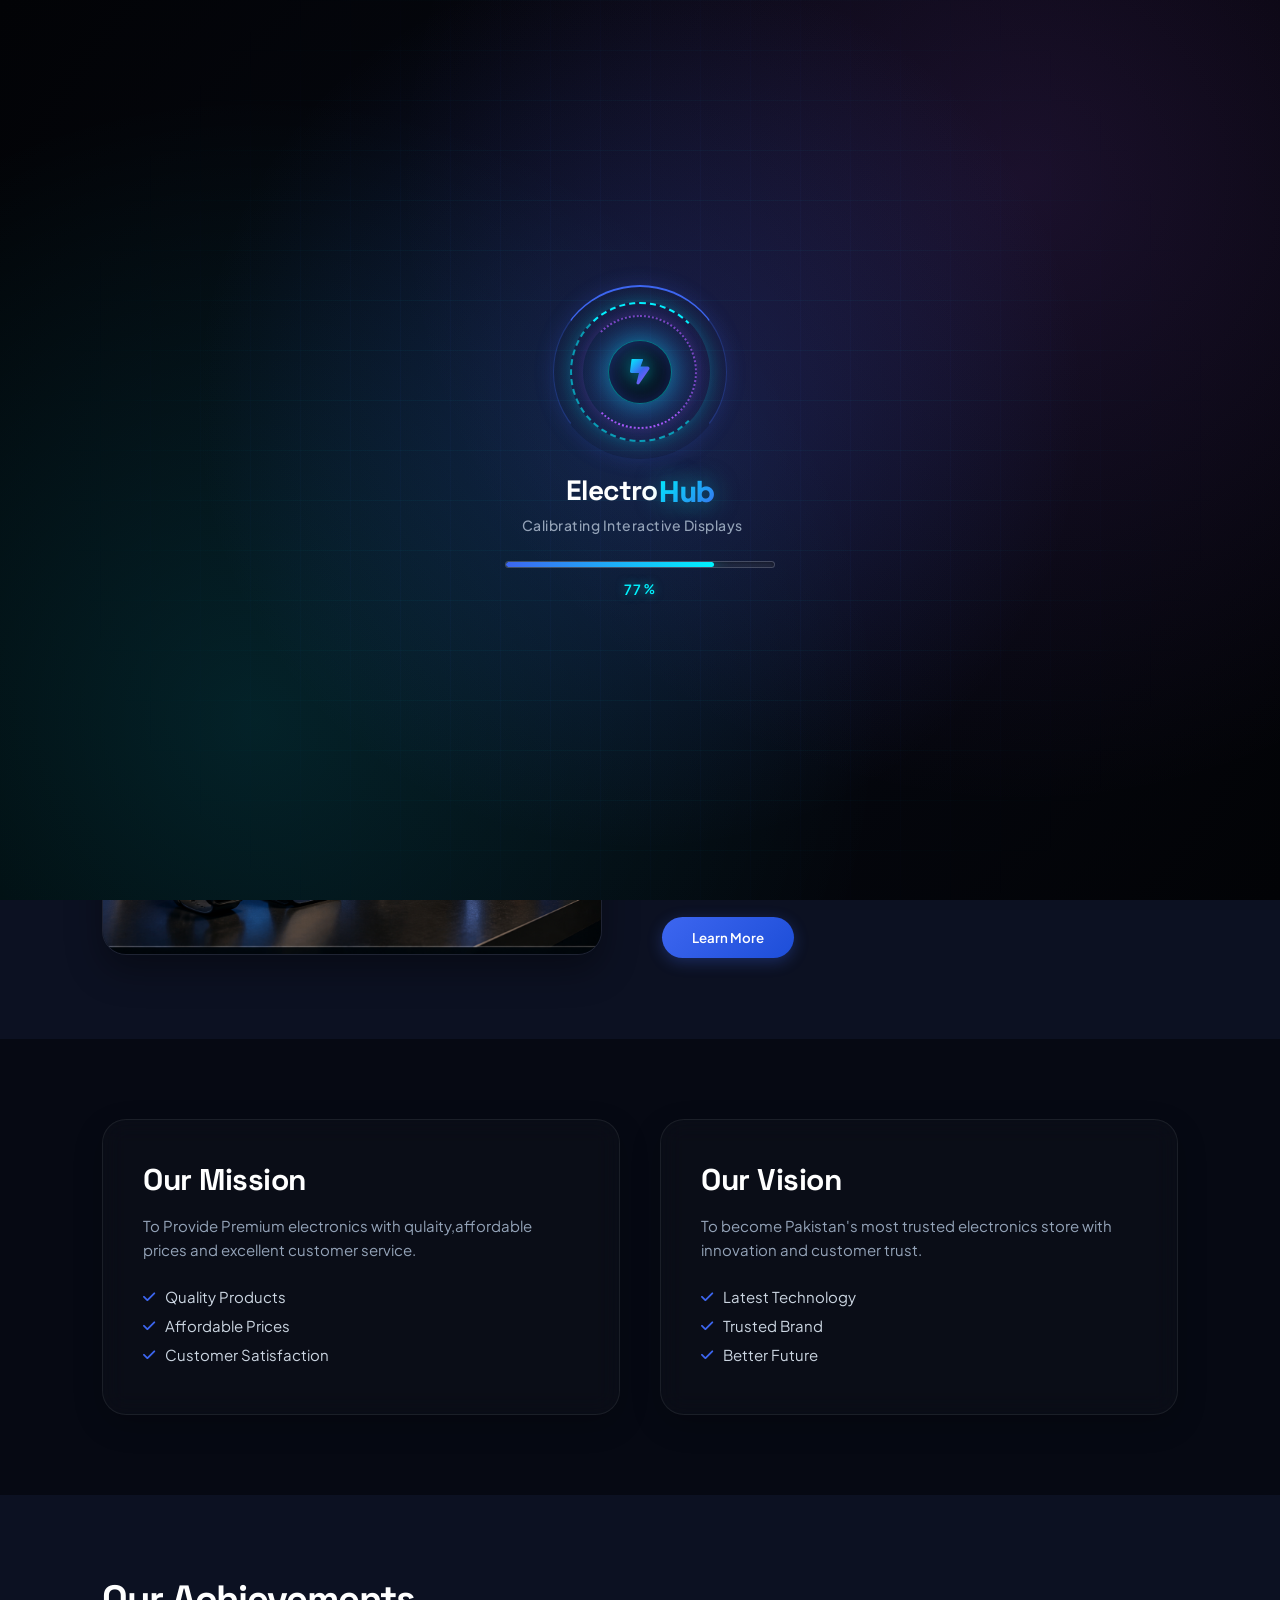
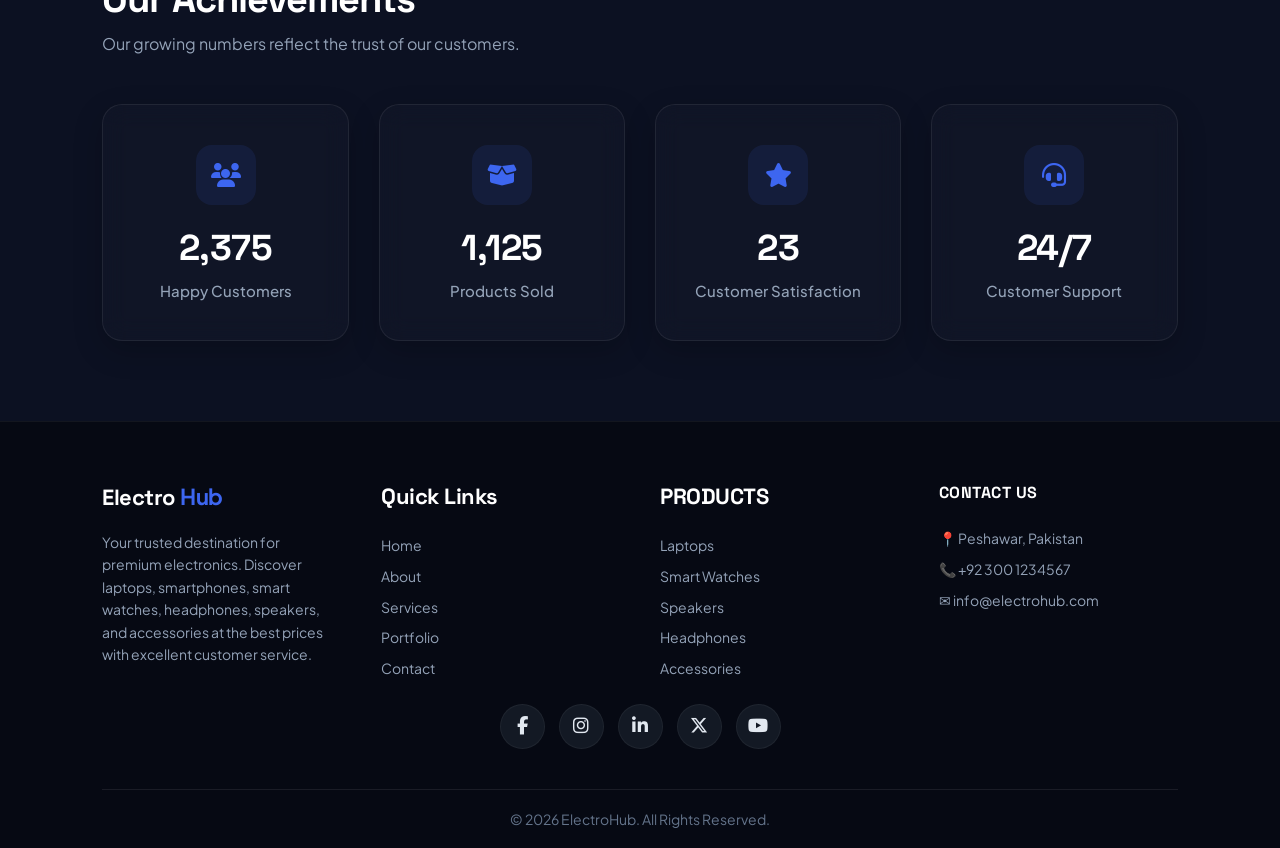
==== commit d502794c: "ElectroHub Website" ====
--- a/about.html
+++ b/about.html
@@ -10,6 +10,37 @@
 </head>
 
 <body>
+    <!-- Ultra Modern Cyber Preloader Start -->
+    <div id="preloader">
+        <div class="preloader-backdrop"></div>
+        <div class="preloader-content">
+            <div class="loader-visual">
+                <div class="orbit-ring ring-1"></div>
+                <div class="orbit-ring ring-2"></div>
+                <div class="orbit-ring ring-3"></div>
+                <div class="core-glow"></div>
+                <div class="core-icon">
+                    <i class="fa-solid fa-bolt-lightning"></i>
+                </div>
+            </div>
+
+            <div class="loader-brand">
+                <h2 class="loader-logo">Electro<span>Hub</span></h2>
+                <p class="loader-status" id="loader-status">Initializing Tech Experience<span class="dots"></span></p>
+            </div>
+
+            <div class="loader-progress-wrapper">
+                <div class="loader-progress-bar">
+                    <div class="loader-progress-fill" id="loader-progress-fill"></div>
+                </div>
+                <div class="loader-counter">
+                    <span id="loader-percentage">0</span>%
+                </div>
+            </div>
+        </div>
+    </div>
+    <!-- Ultra Modern Cyber Preloader End -->
+
     <!--Header Section Start-->
     <header id="header">
         <h1 class="head1">Electro<span class="hub-class">Hub</span></h1>
@@ -32,7 +63,6 @@
                 <a href="#" title="Shopping Cart">
                     <i class="fa-solid fa-cart-shopping"></i>
                 </a>
-                <i class="fa-solid fa-moon" id="theme-btn" title="Toggle Light/Dark Theme"></i>
                 <i class="fa-solid fa-circle-half-stroke" id="grayscale-btn" title="Toggle Black & White Mode"></i>
             </div>
 
--- a/style.css
+++ b/style.css
@@ -119,7 +119,7 @@
 }
 
 nav ul li a:hover {
-  color: #3d66f0;
+  color: #00f2fe;
 }
 
 nav ul li a::after {
@@ -140,42 +140,288 @@
   transform-origin: bottom left;
 }
 
+nav ul li a.active {
+  color: #00f2fe;
+  font-weight: 600;
+  text-shadow: 0 0 14px rgba(0, 242, 254, 0.45);
+}
+
+nav ul li a.active::after {
+  transform: scaleX(1);
+  background: linear-gradient(90deg, #00f2fe, #3d66f0);
+  box-shadow: 0 0 10px rgba(0, 242, 254, 0.8);
+}
+
+/* Brand Tech Logo */
+.brand-logo {
+  display: flex;
+  align-items: center;
+  gap: 12px;
+  text-decoration: none;
+  transition: transform 0.3s cubic-bezier(0.165, 0.84, 0.44, 1);
+  user-select: none;
+}
+
+.brand-logo:hover {
+  transform: translateY(-1px) scale(1.03);
+}
+
+.logo-emblem {
+  position: relative;
+  display: flex;
+  align-items: center;
+  justify-content: center;
+  width: 42px;
+  height: 42px;
+  border-radius: 12px;
+  background: rgba(61, 102, 240, 0.12);
+  border: 1px solid rgba(0, 242, 254, 0.3);
+  box-shadow: 0 0 15px rgba(0, 242, 254, 0.2);
+  transition: all 0.3s ease;
+}
+
+.brand-logo:hover .logo-emblem {
+  background: rgba(61, 102, 240, 0.25);
+  border-color: #00f2fe;
+  box-shadow: 0 0 25px rgba(0, 242, 254, 0.5);
+}
+
+.logo-text-wrapper {
+  display: flex;
+  flex-direction: column;
+  line-height: 1.1;
+}
+
+.logo-main-text {
+  font-family: 'Space Grotesk', sans-serif;
+  font-size: 22px;
+  font-weight: 800;
+  letter-spacing: -0.5px;
+  color: #ffffff;
+}
+
+.logo-accent {
+  background: linear-gradient(135deg, #00f2fe 0%, #3d66f0 100%);
+  -webkit-background-clip: text;
+  -webkit-text-fill-color: transparent;
+  text-shadow: 0 0 16px rgba(0, 242, 254, 0.4);
+}
+
+.logo-sub-tag {
+  font-family: 'Space Grotesk', sans-serif;
+  font-size: 9px;
+  font-weight: 700;
+  letter-spacing: 1.8px;
+  color: #00f2fe;
+  opacity: 0.85;
+}
+
+.footer-logo {
+  display: inline-flex;
+  align-items: center;
+  gap: 10px;
+  margin-bottom: 18px;
+}
+
 .hub-class {
-  color: #3d66f0;
+  color: #00f2fe;
 }
 
 .right-side {
   display: flex;
   align-items: center;
-  gap: 15px;
+  gap: 16px;
+}
+
+.header-search-wrap {
+  position: relative;
+  display: flex;
+  align-items: center;
 }
 
 .search-box {
-  padding: 6px 14px;
-  width: 180px;
-  height: 32px;
+  padding: 8px 36px 8px 16px;
+  width: 170px;
+  height: 36px;
   outline: none;
-  background: rgba(255, 255, 255, 0.06);
-  border: 1px solid rgba(255, 255, 255, 0.15);
-  border-radius: 20px;
-  font-size: 14px;
+  background: rgba(255, 255, 255, 0.05);
+  border: 1px solid rgba(255, 255, 255, 0.14);
+  border-radius: 99px;
+  font-size: 13.5px;
   color: white;
   transition: all 0.35s cubic-bezier(0.4, 0, 0.2, 1);
 }
 
+.search-icon-inside {
+  position: absolute;
+  right: 14px;
+  color: rgba(255, 255, 255, 0.45);
+  font-size: 13px;
+  pointer-events: none;
+  transition: color 0.3s ease;
+}
+
 .search-box::placeholder {
-  color: rgba(255, 255, 255, 0.55);
+  color: rgba(255, 255, 255, 0.45);
 }
 
 .search-box:focus {
-  width: 240px;
-  background-color: rgba(255, 255, 255, 0.12);
-  border-color: #3d66f0;
-  box-shadow: 0 0 15px rgba(61, 102, 240, 0.45);
+  width: 220px;
+  background-color: rgba(13, 22, 45, 0.9);
+  border-color: #00f2fe;
+  box-shadow: 0 0 15px rgba(0, 242, 254, 0.35);
+}
+
+.search-box:focus + .search-icon-inside {
+  color: #00f2fe;
 }
 
 .search-box:hover {
-  background-color: rgba(255, 255, 255, 0.09);
+  background-color: rgba(255, 255, 255, 0.08);
+}
+
+/* Action Icons (Wishlist & Cart) */
+.action-btn-link {
+  position: relative;
+  color: #e2e8f0;
+  font-size: 18px;
+  display: flex;
+  align-items: center;
+  justify-content: center;
+  width: 38px;
+  height: 38px;
+  border-radius: 50%;
+  background: rgba(255, 255, 255, 0.04);
+  border: 1px solid rgba(255, 255, 255, 0.08);
+  transition: all 0.25s ease;
+  text-decoration: none;
+}
+
+.action-btn-link:hover {
+  color: #00f2fe;
+  background: rgba(61, 102, 240, 0.15);
+  border-color: rgba(0, 242, 254, 0.4);
+  transform: translateY(-2px);
+  box-shadow: 0 0 12px rgba(0, 242, 254, 0.3);
+}
+
+.wishlist-btn-link:hover i {
+  color: #ef4444;
+}
+
+.cart-badge-count,
+.wishlist-badge-count {
+  position: absolute;
+  top: -4px;
+  right: -4px;
+  background: linear-gradient(135deg, #ef4444, #dc2626);
+  color: white;
+  font-size: 10px;
+  font-weight: 700;
+  padding: 1px 5px;
+  min-width: 16px;
+  text-align: center;
+  border-radius: 99px;
+  box-shadow: 0 2px 6px rgba(239, 68, 68, 0.5);
+  transition: transform 0.3s cubic-bezier(0.175, 0.885, 0.32, 1.275);
+}
+
+.wishlist-badge-count {
+  background: linear-gradient(135deg, #a855f7, #6366f1);
+  box-shadow: 0 2px 6px rgba(168, 85, 247, 0.5);
+}
+
+/* 24/7 Helpline Support CTA */
+.header-support-btn {
+  display: inline-flex;
+  align-items: center;
+  gap: 7px;
+  background: linear-gradient(135deg, #00f2fe 0%, #3d66f0 100%);
+  color: #ffffff !important;
+  font-size: 13px;
+  font-weight: 700;
+  padding: 8px 16px;
+  border-radius: 99px;
+  text-decoration: none;
+  box-shadow: 0 4px 15px rgba(0, 242, 254, 0.25);
+  transition: all 0.3s ease;
+}
+
+.header-support-btn:hover {
+  transform: translateY(-2px);
+  box-shadow: 0 6px 20px rgba(0, 242, 254, 0.45);
+}
+
+.header-support-btn i {
+  font-size: 13px;
+}
+
+/* Mobile Hamburger Menu Toggle Button */
+.mobile-menu-toggle {
+  display: none;
+  flex-direction: column;
+  justify-content: space-between;
+  width: 38px;
+  height: 38px;
+  background: rgba(255, 255, 255, 0.05);
+  border: 1px solid rgba(255, 255, 255, 0.12);
+  border-radius: 10px;
+  padding: 10px 8px;
+  cursor: pointer;
+  outline: none;
+  transition: all 0.3s ease;
+  z-index: 1005;
+}
+
+.mobile-menu-toggle:hover {
+  background: rgba(255, 255, 255, 0.1);
+  border-color: #00f2fe;
+}
+
+.hamburger-bar {
+  display: block;
+  width: 100%;
+  height: 2px;
+  background-color: #ffffff;
+  border-radius: 2px;
+  transition: all 0.3s cubic-bezier(0.4, 0, 0.2, 1);
+}
+
+.mobile-menu-toggle.active .hamburger-bar:nth-child(1) {
+  transform: translateY(6px) rotate(45deg);
+  background-color: #00f2fe;
+}
+
+.mobile-menu-toggle.active .hamburger-bar:nth-child(2) {
+  opacity: 0;
+  transform: scaleX(0);
+}
+
+.mobile-menu-toggle.active .hamburger-bar:nth-child(3) {
+  transform: translateY(-6px) rotate(-45deg);
+  background-color: #00f2fe;
+}
+
+/* Mobile Nav Overlay Backdrop */
+.mobile-nav-overlay {
+  display: none;
+  position: fixed;
+  inset: 0;
+  width: 100vw;
+  height: 100vh;
+  background: rgba(4, 6, 12, 0.75);
+  backdrop-filter: blur(8px);
+  -webkit-backdrop-filter: blur(8px);
+  z-index: 998;
+  opacity: 0;
+  pointer-events: none;
+  transition: opacity 0.35s ease;
+}
+
+.mobile-nav-overlay.active {
+  display: block;
+  opacity: 1;
+  pointer-events: all;
 }
 
 /*Header Section End*/
@@ -1529,189 +1775,2834 @@
   }
 }
 
+/* ========================================================
+   PORTFOLIO PAGE - MODERN SHOWCASE & ANIMATIONS
+   ======================================================== */
+
+/* Active Navbar Link */
+nav ul li a.active-nav {
+  color: #3d66f0;
+  font-weight: 700;
+}
+
+nav ul li a.active-nav::after {
+  transform: scaleX(1);
+}
+
+/* Cart Icon with Dynamic Badge */
+.cart-icon-btn {
+  position: relative;
+  color: #e2e8f0;
+  font-size: 18px;
+  display: flex;
+  align-items: center;
+  justify-content: center;
+  transition: color 0.3s ease, transform 0.3s ease;
+}
+
+.cart-icon-btn:hover {
+  color: #3d66f0;
+  transform: scale(1.1);
+}
+
+.cart-badge-count {
+  position: absolute;
+  top: -8px;
+  right: -10px;
+  background: linear-gradient(135deg, #ef4444, #dc2626);
+  color: white;
+  font-size: 11px;
+  font-weight: 700;
+  width: 18px;
+  height: 18px;
+  border-radius: 50%;
+  display: flex;
+  align-items: center;
+  justify-content: center;
+  box-shadow: 0 0 8px rgba(239, 68, 68, 0.6);
+  transition: transform 0.3s cubic-bezier(0.34, 1.56, 0.64, 1);
+}
+
+/* ========================================================
+   PORTFOLIO HERO SECTION
+   ======================================================== */
 #hero-section3 {
-  background-image: url(./Pictures/hero3.jpg);
+  position: relative;
+  width: 100%;
+  min-height: 520px;
+  margin-top: 80px;
+  background: radial-gradient(circle at 50% 20%, rgba(61, 102, 240, 0.18), transparent 70%),
+              url(./Pictures/hero3.jpg);
   background-position: center;
   background-size: cover;
   background-attachment: fixed;
-  border: none;
-  width: 100vw;
-  height: 60vh;
-  margin-top: 60px;
-}
-
-.text-content2 {
-  display: flex;
+  display: flex;
+  align-items: center;
   justify-content: center;
-  align-items: center;
-  flex-direction: column;
-  /* margin-right: 90px; */
+  overflow: hidden;
+  border-bottom: 1px solid rgba(255, 255, 255, 0.08);
+}
+
+.hero-backdrop-overlay {
+  position: absolute;
+  inset: 0;
+  background: linear-gradient(180deg, rgba(6, 9, 19, 0.75) 0%, rgba(6, 9, 19, 0.92) 100%);
+  backdrop-filter: blur(4px);
+  -webkit-backdrop-filter: blur(4px);
+}
+
+.hero3-container {
+  position: relative;
+  z-index: 2;
+  width: 100%;
+  max-width: 1100px;
+  margin: 0 auto;
+  padding: 40px 20px;
+  text-align: center;
+}
+
+.hero-badge {
+  display: inline-flex;
+  align-items: center;
+  gap: 8px;
+  padding: 6px 18px;
+  border-radius: 30px;
+  background: rgba(61, 102, 240, 0.15);
+  border: 1px solid rgba(61, 102, 240, 0.35);
+  color: #8bb2ff;
+  font-size: 13px;
+  font-weight: 600;
+  letter-spacing: 0.5px;
+  text-transform: uppercase;
+  margin-bottom: 20px;
+  box-shadow: 0 0 20px rgba(61, 102, 240, 0.2);
+  animation: pulseGlow 3s infinite alternate;
+}
+
+@keyframes pulseGlow {
+  0% {
+    box-shadow: 0 0 10px rgba(61, 102, 240, 0.2);
+  }
+  100% {
+    box-shadow: 0 0 25px rgba(61, 102, 240, 0.5);
+  }
 }
 
 .hero-head2 {
-  font-size: 50px;
-  margin-top: 120px;
+  font-size: 52px;
+  font-weight: 800;
+  letter-spacing: -1.5px;
+  color: #ffffff;
+  line-height: 1.15;
+  margin-bottom: 18px;
+  text-shadow: 0 4px 20px rgba(0, 0, 0, 0.6);
+}
+
+#span3 {
+  background: linear-gradient(135deg, #60a5fa, #3d66f0);
+  -webkit-background-clip: text;
+  -webkit-text-fill-color: transparent;
+  display: inline-block;
 }
 
 .hero-para2 {
-  margin-top: 20px;
-}
-
-#span3 {
-  color: #3D66F0;
-  /* border-bottom: 2px solid #3D66F0;
-  width: 100px;   */
-}
-
+  max-width: 680px;
+  margin: 0 auto 28px;
+  color: #94a3b8;
+  font-size: 17px;
+  line-height: 1.7;
+}
+
+.hero-stats-pill {
+  display: inline-flex;
+  align-items: center;
+  justify-content: center;
+  gap: 20px;
+  padding: 12px 28px;
+  border-radius: 40px;
+  background: rgba(255, 255, 255, 0.04);
+  border: 1px solid rgba(255, 255, 255, 0.1);
+  backdrop-filter: blur(12px);
+  -webkit-backdrop-filter: blur(12px);
+}
+
+.pill-item {
+  display: flex;
+  align-items: center;
+  gap: 8px;
+  color: #e2e8f0;
+  font-size: 14px;
+  font-weight: 600;
+}
+
+.pill-item i {
+  color: #3d66f0;
+}
+
+.pill-divider {
+  width: 1px;
+  height: 16px;
+  background: rgba(255, 255, 255, 0.15);
+}
+
+/* ========================================================
+   PORTFOLIO METRICS COUNTERS STRIP
+   ======================================================== */
+.portfolio-metrics-section {
+  width: 100%;
+  padding: 40px 20px;
+  background: linear-gradient(180deg, var(--bg-primary) 0%, rgba(12, 17, 34, 0.95) 100%);
+  border-bottom: 1px solid rgba(255, 255, 255, 0.05);
+}
+
+.metrics-grid {
+  max-width: 1200px;
+  margin: 0 auto;
+  display: grid;
+  grid-template-columns: repeat(4, 1fr);
+  gap: 24px;
+}
+
+.metric-card {
+  display: flex;
+  align-items: center;
+  gap: 16px;
+  padding: 20px 24px;
+  border-radius: 16px;
+  background: rgba(255, 255, 255, 0.02);
+  border: 1px solid rgba(255, 255, 255, 0.06);
+  transition: all 0.35s cubic-bezier(0.4, 0, 0.2, 1);
+}
+
+.metric-card:hover {
+  transform: translateY(-4px);
+  background: rgba(61, 102, 240, 0.06);
+  border-color: rgba(61, 102, 240, 0.3);
+  box-shadow: 0 10px 25px rgba(0, 0, 0, 0.2);
+}
+
+.metric-icon {
+  width: 50px;
+  height: 50px;
+  border-radius: 12px;
+  background: linear-gradient(135deg, rgba(61, 102, 240, 0.2), rgba(61, 102, 240, 0.05));
+  border: 1px solid rgba(61, 102, 240, 0.3);
+  display: flex;
+  align-items: center;
+  justify-content: center;
+  font-size: 20px;
+  color: #60a5fa;
+  flex-shrink: 0;
+}
+
+.metric-info h3 {
+  font-size: 28px;
+  font-weight: 800;
+  color: #ffffff;
+  font-family: 'Space Grotesk', sans-serif;
+  line-height: 1.1;
+}
+
+.metric-info p {
+  color: #94a3b8;
+  font-size: 13px;
+  font-weight: 500;
+  margin-top: 4px;
+}
+
+/* ========================================================
+   FEATURED PRODUCTS & FILTER SYSTEM
+   ======================================================== */
 #featured-section {
-  /* border: 2px solid white; */
-  width: 100vw;
-  height: 80vh;
-
-
+  width: 100%;
+  max-width: 1280px;
+  margin: 0 auto;
+  padding: 70px 24px 90px;
 }
 
 .featured-head {
   text-align: center;
-  margin-top: 60px;
-  font-size: 27px;
-  /* border-bottom: 2px solid white;
-  width: 100px;  */
+  margin-bottom: 40px;
+}
+
+.sub-heading-badge {
+  display: inline-flex;
+  align-items: center;
+  gap: 6px;
+  font-size: 13px;
+  font-weight: 700;
+  color: #3d66f0;
+  text-transform: uppercase;
+  letter-spacing: 1px;
+  margin-bottom: 8px;
+}
+
+.featured-head h2 {
+  font-size: 38px;
+  font-weight: 800;
+  color: #f8fafc;
+  letter-spacing: -0.5px;
+}
+
+#span4 {
+  color: #3d66f0;
+  position: relative;
 }
 
 .featured-head::after {
+  content: '';
+  display: block;
+  width: 60px;
+  height: 3px;
+  background: linear-gradient(90deg, #3d66f0, #60a5fa);
+  margin: 14px auto 0;
+  border-radius: 3px;
+  box-shadow: 0 0 12px rgba(61, 102, 240, 0.6);
+}
+
+.section-desc {
+  max-width: 620px;
+  margin: 14px auto 0;
+  color: #94a3b8;
+  font-size: 15px;
+  line-height: 1.6;
+}
+
+/* Filter Controls - Clean Pill Bar */
+.buttons-div {
+  display: flex;
+  justify-content: center;
+  align-items: center;
+  flex-wrap: wrap;
+  gap: 12px;
+  margin: 35px 0 20px;
+  padding: 0;
+}
+
+.buttons {
+  cursor: pointer;
+  background: rgba(255, 255, 255, 0.03);
+  color: #cbd5e1;
+  border: 1px solid rgba(255, 255, 255, 0.1);
+  padding: 10px 22px;
+  border-radius: 30px;
+  font-size: 14px;
+  font-weight: 600;
+  display: inline-flex;
+  align-items: center;
+  gap: 8px;
+  backdrop-filter: blur(8px);
+  -webkit-backdrop-filter: blur(8px);
+  transition: all 0.3s cubic-bezier(0.4, 0, 0.2, 1);
+  outline: none;
+}
+
+.buttons i {
+  font-size: 13px;
+  color: #94a3b8;
+  transition: color 0.3s ease;
+}
+
+.buttons:hover {
+  background: rgba(61, 102, 240, 0.12);
+  color: #ffffff;
+  border-color: rgba(61, 102, 240, 0.4);
+  transform: translateY(-2px);
+}
+
+.buttons:hover i {
+  color: #60a5fa;
+}
+
+.buttons.active {
+  background: linear-gradient(135deg, #3d66f0, #1d4ed8);
+  color: #ffffff;
+  border-color: #3d66f0;
+  box-shadow: 0 4px 18px rgba(61, 102, 240, 0.45);
+}
+
+.buttons.active i {
+  color: #ffffff;
+}
+
+.portfolio-search-status {
+  display: flex;
+  justify-content: space-between;
+  align-items: center;
+  max-width: 1200px;
+  margin: 0 auto 30px;
+  padding: 0 10px;
+  color: #64748b;
+  font-size: 13px;
+  font-weight: 500;
+}
+
+/* ========================================================
+   ULTRA-REALISTIC PRODUCT CARDS GRID
+   ======================================================== */
+.boxes-container {
+  display: grid;
+  grid-template-columns: repeat(auto-fill, minmax(340px, 1fr));
+  gap: 28px;
+  margin: 0 auto;
+  width: 100%;
+}
+
+/* Glassmorphism Product Card */
+.box {
   position: relative;
-}
-
-.featured-head::after {
-  content: "";
+  background: linear-gradient(165deg, rgba(255, 255, 255, 0.04) 0%, rgba(15, 23, 42, 0.7) 100%);
+  border: 1px solid rgba(255, 255, 255, 0.08);
+  border-radius: 20px;
+  overflow: hidden;
+  display: flex;
+  flex-direction: column;
+  backdrop-filter: blur(16px);
+  -webkit-backdrop-filter: blur(16px);
+  box-shadow: 0 10px 30px rgba(0, 0, 0, 0.3);
+  transition: all 0.4s cubic-bezier(0.165, 0.84, 0.44, 1);
+  opacity: 1;
+  transform: scale(1);
+}
+
+.box.hide-card {
+  display: none;
+  opacity: 0;
+  transform: scale(0.92);
+}
+
+.box:hover {
+  transform: translateY(-8px);
+  border-color: rgba(61, 102, 240, 0.5);
+  box-shadow: 0 20px 45px rgba(0, 0, 0, 0.5), 0 0 25px rgba(61, 102, 240, 0.25);
+}
+
+/* Card Header Badges */
+.card-badge-top {
+  position: absolute;
+  top: 14px;
+  left: 14px;
+  right: 14px;
+  display: flex;
+  justify-content: space-between;
+  align-items: center;
+  z-index: 5;
+  pointer-events: none;
+}
+
+.badge-flagship,
+.badge-hot,
+.badge-trending {
+  padding: 4px 10px;
+  border-radius: 20px;
+  font-size: 11px;
+  font-weight: 700;
+  letter-spacing: 0.3px;
+  text-transform: uppercase;
+  display: inline-flex;
+  align-items: center;
+  gap: 5px;
+  box-shadow: 0 4px 10px rgba(0, 0, 0, 0.3);
+}
+
+.badge-flagship {
+  background: linear-gradient(135deg, #3d66f0, #1d4ed8);
+  color: #ffffff;
+}
+
+.badge-hot {
+  background: linear-gradient(135deg, #ef4444, #b91c1c);
+  color: #ffffff;
+}
+
+.badge-trending {
+  background: linear-gradient(135deg, #10b981, #059669);
+  color: #ffffff;
+}
+
+.badge-discount {
+  background: rgba(0, 0, 0, 0.65);
+  color: #fbbf24;
+  border: 1px solid rgba(251, 191, 36, 0.3);
+  font-weight: 700;
+  font-size: 11px;
+  padding: 3px 8px;
+  border-radius: 12px;
+}
+
+/* Image Container */
+.image-wrapper {
+  position: relative;
+  width: 100%;
+  height: 220px;
+  background: radial-gradient(circle at 50% 50%, rgba(61, 102, 240, 0.08), rgba(6, 9, 19, 0.95));
+  display: flex;
+  align-items: center;
+  justify-content: center;
+  overflow: hidden;
+  padding: 20px;
+}
+
+.image-wrapper img {
+  max-width: 82%;
+  max-height: 82%;
+  object-fit: contain;
+  filter: drop-shadow(0 12px 20px rgba(0, 0, 0, 0.5));
+  transition: transform 0.5s cubic-bezier(0.165, 0.84, 0.44, 1);
+  background: none;
+}
+
+.box:hover .image-wrapper img {
+  transform: scale(1.08) translateY(-4px);
+}
+
+/* Overlay Quick Actions */
+.card-overlay-actions {
+  position: absolute;
+  bottom: 12px;
+  right: 14px;
+  display: flex;
+  gap: 8px;
+  opacity: 0;
+  transform: translateY(8px);
+  transition: all 0.3s cubic-bezier(0.4, 0, 0.2, 1);
+  z-index: 6;
+}
+
+.box:hover .card-overlay-actions {
+  opacity: 1;
+  transform: translateY(0);
+}
+
+.quick-action-btn {
+  width: 36px;
+  height: 36px;
+  border-radius: 50%;
+  background: rgba(15, 23, 42, 0.85);
+  border: 1px solid rgba(255, 255, 255, 0.18);
+  color: #f8fafc;
+  display: flex;
+  align-items: center;
+  justify-content: center;
+  font-size: 14px;
+  cursor: pointer;
+  backdrop-filter: blur(8px);
+  -webkit-backdrop-filter: blur(8px);
+  transition: all 0.25s ease;
+}
+
+.quick-action-btn:hover {
+  background: #3d66f0;
+  border-color: #3d66f0;
+  transform: scale(1.1);
+  box-shadow: 0 0 12px rgba(61, 102, 240, 0.6);
+}
+
+/* Card Body Content */
+.box-content1 {
+  padding: 22px;
+  display: flex;
+  flex-direction: column;
+  flex-grow: 1;
+  margin: 0;
+}
+
+.product-category-tag {
+  color: #60a5fa;
+  font-size: 11px;
+  font-weight: 700;
+  text-transform: uppercase;
+  letter-spacing: 0.8px;
+  margin-bottom: 6px;
+}
+
+.product-title {
+  font-size: 18px;
+  font-weight: 700;
+  color: #f8fafc;
+  margin-bottom: 8px;
+  line-height: 1.3;
+}
+
+.box-para1 {
+  font-size: 13px;
+  color: #94a3b8;
+  line-height: 1.55;
+  margin-top: 0;
+  margin-bottom: 14px;
+  display: -webkit-box;
+  -webkit-line-clamp: 2;
+  -webkit-box-orient: vertical;
+  overflow: hidden;
+}
+
+/* Technical Specification Chips */
+.product-specs-chips {
+  display: flex;
+  flex-wrap: wrap;
+  gap: 6px;
+  margin-bottom: 16px;
+}
+
+.product-specs-chips span {
+  background: rgba(255, 255, 255, 0.04);
+  border: 1px solid rgba(255, 255, 255, 0.07);
+  padding: 3px 8px;
+  border-radius: 6px;
+  font-size: 11px;
+  color: #cbd5e1;
+  font-weight: 500;
+  display: inline-flex;
+  align-items: center;
+  gap: 5px;
+}
+
+.product-specs-chips span i {
+  color: #3d66f0;
+  font-size: 10px;
+}
+
+/* Pricing and Rating Row */
+.price-rating-row {
+  display: flex;
+  justify-content: space-between;
+  align-items: center;
+  margin-top: auto;
+  padding-top: 14px;
+  border-top: 1px solid rgba(255, 255, 255, 0.06);
+  margin-bottom: 16px;
+}
+
+.price-wrapper {
+  display: flex;
+  align-items: baseline;
+  gap: 4px;
+}
+
+.currency {
+  font-size: 13px;
+  font-weight: 700;
+  color: #60a5fa;
+}
+
+.price-current {
+  font-size: 22px;
+  font-weight: 800;
+  color: #ffffff;
+  font-family: 'Space Grotesk', sans-serif;
+  letter-spacing: -0.5px;
+}
+
+.price-old {
+  font-size: 12px;
+  color: #64748b;
+  text-decoration: line-through;
+  margin-left: 6px;
+}
+
+.rating {
+  margin: 0;
+  display: flex;
+  align-items: center;
+  gap: 4px;
+  color: #facc15;
+  font-size: 13px;
+}
+
+.rating-span {
+  margin: 0;
+  color: #cbd5e1;
+  font-size: 12px;
+  font-weight: 600;
+}
+
+.rating-span small {
+  color: #64748b;
+}
+
+/* Card Action Footer */
+.card-action-footer {
+  display: flex;
+  gap: 10px;
+  align-items: center;
+}
+
+.box1-btn {
+  flex-grow: 1;
+  margin: 0;
+  padding: 10px 16px;
+  background: rgba(255, 255, 255, 0.04);
+  border: 1px solid rgba(255, 255, 255, 0.12);
+  color: #e2e8f0;
+  border-radius: 10px;
+  font-size: 13px;
+  font-weight: 600;
+  display: flex;
+  align-items: center;
+  justify-content: space-between;
+  cursor: pointer;
+  transition: all 0.3s ease;
+}
+
+.box1-btn i {
+  font-size: 12px;
+  transition: transform 0.3s ease;
+}
+
+.box1-btn:hover {
+  background: linear-gradient(135deg, #3d66f0, #2563eb);
+  border-color: #3d66f0;
+  color: #ffffff;
+  box-shadow: 0 4px 15px rgba(61, 102, 240, 0.35);
+  transform: translateY(-2px);
+}
+
+.box1-btn:hover i {
+  transform: translateX(4px);
+}
+
+.add-to-cart-direct-btn {
+  width: 40px;
+  height: 40px;
+  border-radius: 10px;
+  background: rgba(61, 102, 240, 0.12);
+  border: 1px solid rgba(61, 102, 240, 0.3);
+  color: #60a5fa;
+  display: flex;
+  align-items: center;
+  justify-content: center;
+  font-size: 15px;
+  cursor: pointer;
+  transition: all 0.3s ease;
+}
+
+.add-to-cart-direct-btn:hover {
+  background: #3d66f0;
+  color: #ffffff;
+  border-color: #3d66f0;
+  transform: scale(1.08);
+  box-shadow: 0 0 15px rgba(61, 102, 240, 0.5);
+}
+
+/* ========================================================
+   CUSTOM INNOVATIONS & PROJECTS SHOWCASE
+   ======================================================== */
+.innovations-section {
+  width: 100%;
+  max-width: 1280px;
+  margin: 0 auto 80px;
+  padding: 60px 24px;
+  background: linear-gradient(180deg, rgba(255, 255, 255, 0.02) 0%, transparent 100%);
+  border-radius: 30px;
+  border: 1px solid rgba(255, 255, 255, 0.06);
+}
+
+.innovations-header {
+  text-align: center;
+  margin-bottom: 40px;
+}
+
+.innovations-header h2 {
+  font-size: 36px;
+  font-weight: 800;
+  color: #f8fafc;
+}
+
+.accent-text {
+  color: #3d66f0;
+}
+
+.innovations-grid {
+  display: grid;
+  grid-template-columns: repeat(2, 1fr);
+  gap: 30px;
+}
+
+.innovation-card {
+  background: rgba(15, 23, 42, 0.7);
+  border: 1px solid rgba(255, 255, 255, 0.08);
+  border-radius: 20px;
+  overflow: hidden;
+  backdrop-filter: blur(14px);
+  -webkit-backdrop-filter: blur(14px);
+  transition: all 0.4s ease;
+}
+
+.innovation-card:hover {
+  transform: translateY(-6px);
+  border-color: rgba(61, 102, 240, 0.4);
+  box-shadow: 0 20px 40px rgba(0, 0, 0, 0.4);
+}
+
+.innovation-img-wrapper {
+  position: relative;
+  height: 240px;
+  overflow: hidden;
+}
+
+.innovation-img-wrapper img {
+  width: 100%;
+  height: 100%;
+  object-fit: cover;
+  transition: transform 0.6s ease;
+}
+
+.innovation-card:hover .innovation-img-wrapper img {
+  transform: scale(1.06);
+}
+
+.innovation-tag {
+  position: absolute;
+  top: 14px;
+  left: 14px;
+  background: rgba(6, 9, 19, 0.85);
+  border: 1px solid rgba(61, 102, 240, 0.4);
+  color: #60a5fa;
+  font-size: 12px;
+  font-weight: 700;
+  text-transform: uppercase;
+  padding: 4px 12px;
+  border-radius: 20px;
+  backdrop-filter: blur(8px);
+}
+
+.innovation-content {
+  padding: 24px;
+}
+
+.innovation-content h3 {
+  font-size: 20px;
+  font-weight: 700;
+  color: #f8fafc;
+  margin-bottom: 10px;
+}
+
+.innovation-content p {
+  color: #94a3b8;
+  font-size: 14px;
+  line-height: 1.6;
+  margin-bottom: 16px;
+}
+
+.innovation-specs-list {
+  display: flex;
+  flex-direction: column;
+  gap: 8px;
+}
+
+.innovation-specs-list li {
+  font-size: 13px;
+  color: #cbd5e1;
+  display: flex;
+  align-items: center;
+  gap: 8px;
+}
+
+.innovation-specs-list li i {
+  color: #10b981;
+  font-size: 12px;
+}
+
+/* ========================================================
+   CTA BANNER SECTION
+   ======================================================== */
+#cta-section {
+  width: 100%;
+  padding: 80px 24px;
+  background: radial-gradient(circle at 50% 50%, rgba(61, 102, 240, 0.15), rgba(6, 9, 19, 0.98)),
+              var(--bg-secondary);
+  border-top: 1px solid rgba(255, 255, 255, 0.08);
+  display: flex;
+  justify-content: center;
+  align-items: center;
+  text-align: center;
+}
+
+.cta-container {
+  max-width: 800px;
+  display: flex;
+  flex-direction: column;
+  align-items: center;
+  gap: 16px;
+}
+
+.cta-pill {
+  display: inline-flex;
+  align-items: center;
+  gap: 8px;
+  padding: 6px 18px;
+  border-radius: 30px;
+  background: rgba(61, 102, 240, 0.15);
+  border: 1px solid rgba(61, 102, 240, 0.3);
+  color: #8bb2ff;
+  font-size: 13px;
+  font-weight: 600;
+}
+
+.cta-title {
+  font-size: 36px;
+  font-weight: 800;
+  color: #f8fafc;
+  line-height: 1.2;
+}
+
+.cta-desc {
+  font-size: 16px;
+  color: #94a3b8;
+  line-height: 1.6;
+  max-width: 650px;
+}
+
+.cta-buttons {
+  display: flex;
+  gap: 16px;
+  margin-top: 14px;
+  flex-wrap: wrap;
+  justify-content: center;
+}
+
+.explore-btn.primary-glow {
+  padding: 12px 28px;
+  border-radius: 30px;
+  background: linear-gradient(135deg, #3d66f0, #1d4ed8);
+  color: #ffffff;
+  font-weight: 600;
+  font-size: 14px;
+  display: inline-flex;
+  align-items: center;
+  gap: 8px;
+  border: none;
+  box-shadow: 0 4px 20px rgba(61, 102, 240, 0.45);
+  transition: all 0.3s ease;
+  text-decoration: none;
+}
+
+.explore-btn.primary-glow:hover {
+  transform: translateY(-3px);
+  background: linear-gradient(135deg, #5b7fff, #2563eb);
+  box-shadow: 0 8px 25px rgba(61, 102, 240, 0.6);
+}
+
+.cta-secondary-btn {
+  padding: 12px 26px;
+  border-radius: 30px;
+  background: rgba(255, 255, 255, 0.04);
+  border: 1px solid rgba(255, 255, 255, 0.15);
+  color: #e2e8f0;
+  font-weight: 600;
+  font-size: 14px;
+  display: inline-flex;
+  align-items: center;
+  gap: 8px;
+  backdrop-filter: blur(8px);
+  transition: all 0.3s ease;
+  text-decoration: none;
+}
+
+.cta-secondary-btn:hover {
+  background: rgba(255, 255, 255, 0.09);
+  border-color: rgba(255, 255, 255, 0.3);
+  transform: translateY(-3px);
+}
+
+/* ========================================================
+   PRODUCT QUICK VIEW MODAL
+   ======================================================== */
+.modal-backdrop {
+  position: fixed;
+  inset: 0;
+  background: rgba(4, 7, 15, 0.82);
+  backdrop-filter: blur(12px);
+  -webkit-backdrop-filter: blur(12px);
+  z-index: 2000;
+  display: flex;
+  align-items: center;
+  justify-content: center;
+  padding: 20px;
+  opacity: 0;
+  visibility: hidden;
+  transition: opacity 0.35s ease, visibility 0.35s ease;
+}
+
+.modal-backdrop.active {
+  opacity: 1;
+  visibility: visible;
+}
+
+.modal-container {
+  position: relative;
+  width: 100%;
+  max-width: 860px;
+  background: linear-gradient(165deg, rgba(20, 27, 45, 0.95), rgba(8, 12, 25, 0.98));
+  border: 1px solid rgba(255, 255, 255, 0.12);
+  border-radius: 24px;
+  overflow: hidden;
+  box-shadow: 0 25px 60px rgba(0, 0, 0, 0.7), 0 0 30px rgba(61, 102, 240, 0.25);
+  transform: scale(0.92) translateY(20px);
+  transition: transform 0.35s cubic-bezier(0.34, 1.56, 0.64, 1);
+  max-height: 90vh;
+  overflow-y: auto;
+}
+
+.modal-backdrop.active .modal-container {
+  transform: scale(1) translateY(0);
+}
+
+.modal-close-btn {
+  position: absolute;
+  top: 16px;
+  right: 18px;
+  background: rgba(255, 255, 255, 0.08);
+  border: 1px solid rgba(255, 255, 255, 0.15);
+  color: #e2e8f0;
+  font-size: 24px;
+  width: 36px;
+  height: 36px;
+  border-radius: 50%;
+  cursor: pointer;
+  display: flex;
+  align-items: center;
+  justify-content: center;
+  z-index: 10;
+  transition: all 0.25s ease;
+  line-height: 1;
+}
+
+.modal-close-btn:hover {
+  background: #ef4444;
+  border-color: #ef4444;
+  color: #ffffff;
+  transform: rotate(90deg);
+}
+
+.modal-grid {
+  display: grid;
+  grid-template-columns: 1fr 1.2fr;
+  gap: 30px;
+  padding: 36px;
+}
+
+.modal-image-col {
+  position: relative;
+  background: radial-gradient(circle at 50% 50%, rgba(61, 102, 240, 0.15), rgba(12, 17, 34, 0.95));
+  border-radius: 18px;
+  border: 1px solid rgba(255, 255, 255, 0.08);
+  display: flex;
+  align-items: center;
+  justify-content: center;
+  padding: 30px;
+  min-height: 320px;
+}
+
+.modal-image-col img {
+  max-width: 90%;
+  max-height: 260px;
+  object-fit: contain;
+  filter: drop-shadow(0 15px 30px rgba(0, 0, 0, 0.6));
+}
+
+.modal-badge {
+  position: absolute;
+  top: 14px;
+  left: 14px;
+  background: #3d66f0;
+  color: #ffffff;
+  font-size: 11px;
+  font-weight: 700;
+  padding: 4px 10px;
+  border-radius: 12px;
+  text-transform: uppercase;
+}
+
+.modal-details-col {
+  display: flex;
+  flex-direction: column;
+}
+
+.modal-category {
+  color: #60a5fa;
+  font-size: 12px;
+  font-weight: 700;
+  text-transform: uppercase;
+  letter-spacing: 1px;
+  margin-bottom: 4px;
+}
+
+.modal-title {
+  font-size: 24px;
+  font-weight: 800;
+  color: #ffffff;
+  line-height: 1.25;
+  margin-bottom: 12px;
+}
+
+.modal-rating-row {
+  display: flex;
+  align-items: center;
+  justify-content: space-between;
+  flex-wrap: wrap;
+  gap: 12px;
+  margin-bottom: 16px;
+}
+
+.stock-status {
+  font-size: 12px;
+  font-weight: 600;
+  display: inline-flex;
+  align-items: center;
+  gap: 6px;
+}
+
+.stock-status.in-stock {
+  color: #10b981;
+}
+
+.modal-price-row {
+  display: flex;
+  align-items: baseline;
+  gap: 6px;
+  margin-bottom: 16px;
+}
+
+.modal-currency {
+  font-size: 16px;
+  font-weight: 700;
+  color: #60a5fa;
+}
+
+.modal-price-val {
+  font-size: 32px;
+  font-weight: 800;
+  color: #ffffff;
+  font-family: 'Space Grotesk', sans-serif;
+}
+
+.modal-old-price-val {
+  font-size: 14px;
+  color: #64748b;
+  text-decoration: line-through;
+  margin-left: 8px;
+}
+
+.modal-desc {
+  font-size: 14px;
+  color: #94a3b8;
+  line-height: 1.6;
+  margin-bottom: 16px;
+}
+
+.modal-specs-box {
+  background: rgba(255, 255, 255, 0.03);
+  border: 1px solid rgba(255, 255, 255, 0.08);
+  border-radius: 12px;
+  padding: 12px 16px;
+  margin-bottom: 20px;
+}
+
+.modal-specs-box h4 {
+  font-size: 13px;
+  color: #cbd5e1;
+  font-weight: 700;
+  margin-bottom: 6px;
+  display: flex;
+  align-items: center;
+  gap: 6px;
+}
+
+.modal-specs-text {
+  font-size: 13px;
+  color: #94a3b8;
+  line-height: 1.5;
+}
+
+.modal-actions-row {
+  display: flex;
+  gap: 14px;
+  align-items: center;
+  margin-bottom: 18px;
+}
+
+.quantity-picker {
+  display: flex;
+  align-items: center;
+  background: rgba(255, 255, 255, 0.05);
+  border: 1px solid rgba(255, 255, 255, 0.12);
+  border-radius: 10px;
+  overflow: hidden;
+}
+
+.qty-btn {
+  background: transparent;
+  border: none;
+  color: #e2e8f0;
+  width: 36px;
+  height: 42px;
+  font-size: 18px;
+  cursor: pointer;
+  transition: background 0.2s ease;
+}
+
+.qty-btn:hover {
+  background: rgba(255, 255, 255, 0.1);
+}
+
+.quantity-picker input {
+  width: 44px;
+  background: transparent;
+  border: none;
+  color: #ffffff;
+  text-align: center;
+  font-size: 15px;
+  font-weight: 700;
+  outline: none;
+}
+
+.modal-add-cart-btn {
+  flex-grow: 1;
+  padding: 12px 24px;
+  border-radius: 10px;
+  background: linear-gradient(135deg, #3d66f0, #1d4ed8);
+  border: none;
+  color: #ffffff;
+  font-weight: 700;
+  font-size: 14px;
+  display: flex;
+  align-items: center;
+  justify-content: center;
+  gap: 8px;
+  cursor: pointer;
+  box-shadow: 0 4px 15px rgba(61, 102, 240, 0.4);
+  transition: all 0.3s ease;
+}
+
+.modal-add-cart-btn:hover {
+  background: linear-gradient(135deg, #5b7fff, #2563eb);
+  box-shadow: 0 6px 20px rgba(61, 102, 240, 0.6);
+  transform: translateY(-2px);
+}
+
+.modal-perks {
+  display: flex;
+  gap: 16px;
+  font-size: 12px;
+  color: #94a3b8;
+  flex-wrap: wrap;
+}
+
+.modal-perks span {
+  display: flex;
+  align-items: center;
+  gap: 6px;
+}
+
+.modal-perks span i {
+  color: #3d66f0;
+}
+
+/* ========================================================
+   TOAST NOTIFICATION
+   ======================================================== */
+.toast-container {
+  position: fixed;
+  bottom: 30px;
+  right: 30px;
+  background: rgba(15, 23, 42, 0.95);
+  border: 1px solid rgba(61, 102, 240, 0.4);
+  border-radius: 14px;
+  padding: 14px 20px;
+  display: flex;
+  align-items: center;
+  gap: 14px;
+  box-shadow: 0 10px 30px rgba(0, 0, 0, 0.5), 0 0 20px rgba(61, 102, 240, 0.3);
+  backdrop-filter: blur(12px);
+  -webkit-backdrop-filter: blur(12px);
+  z-index: 3000;
+  transform: translateY(100px);
+  opacity: 0;
+  visibility: hidden;
+  transition: all 0.4s cubic-bezier(0.34, 1.56, 0.64, 1);
+}
+
+.toast-container.show {
+  transform: translateY(0);
+  opacity: 1;
+  visibility: visible;
+}
+
+.toast-icon {
+  font-size: 24px;
+  color: #10b981;
+}
+
+.toast-text h4 {
+  font-size: 14px;
+  font-weight: 700;
+  color: #ffffff;
+  margin-bottom: 2px;
+}
+
+.toast-text p {
+  font-size: 12px;
+  color: #94a3b8;
+  margin: 0;
+}
+
+/* ========================================================
+   FOOTER SOCIAL LINKS REFINEMENT
+   ======================================================== */
+.special-icons {
+  display: flex;
+  justify-content: center;
+  gap: 14px;
+  margin: 20px 0;
+}
+
+.social-link {
+  width: 38px;
+  height: 38px;
+  border-radius: 50%;
+  background: rgba(255, 255, 255, 0.04);
+  border: 1px solid rgba(255, 255, 255, 0.08);
+  display: flex;
+  align-items: center;
+  justify-content: center;
+  color: #cbd5e1;
+  font-size: 15px;
+  transition: all 0.3s ease;
+}
+
+.social-link:hover {
+  background: #3d66f0;
+  color: #ffffff;
+  border-color: #3d66f0;
+  transform: translateY(-3px);
+  box-shadow: 0 4px 15px rgba(61, 102, 240, 0.5);
+}
+
+.footer-col ul li a {
+  color: #94a3b8;
+  transition: color 0.25s ease;
+}
+
+.footer-col ul li a:hover {
+  color: #3d66f0;
+  padding-left: 4px;
+}
+
+/* ========================================================
+   RESPONSIVE MEDIA QUERIES FOR PORTFOLIO
+   ======================================================== */
+@media (max-width: 1024px) {
+  .metrics-grid {
+    grid-template-columns: repeat(2, 1fr);
+  }
+
+  .innovations-grid {
+    grid-template-columns: 1fr;
+  }
+
+  .boxes-container {
+    grid-template-columns: repeat(auto-fill, minmax(290px, 1fr));
+  }
+}
+
+@media (max-width: 768px) {
+  .hero-head2 {
+    font-size: 38px;
+  }
+
+  .hero-stats-pill {
+    flex-direction: column;
+    gap: 10px;
+    padding: 14px 20px;
+  }
+
+  .pill-divider {
+    display: none;
+  }
+
+  .modal-grid {
+    grid-template-columns: 1fr;
+    gap: 20px;
+    padding: 24px;
+  }
+
+  .modal-image-col {
+    min-height: 220px;
+  }
+
+  .cta-title {
+    font-size: 28px;
+  }
+}
+
+@media (max-width: 576px) {
+  #hero-section3 {
+    min-height: 440px;
+  }
+
+  .hero-head2 {
+    font-size: 30px;
+  }
+
+  .hero-para2 {
+    font-size: 14px;
+  }
+
+  .metrics-grid {
+    grid-template-columns: 1fr;
+  }
+
+  .boxes-container {
+    grid-template-columns: 1fr;
+  }
+
+  .buttons-div {
+    gap: 8px;
+  }
+
+  .buttons {
+    padding: 8px 16px;
+    font-size: 13px;
+  }
+
+  .toast-container {
+    left: 20px;
+    right: 20px;
+    bottom: 20px;
+  }
+}
+
+@keyframes fadeInCard {
+  0% {
+    opacity: 0;
+    transform: scale(0.94) translateY(12px);
+  }
+  100% {
+    opacity: 1;
+    transform: scale(1) translateY(0);
+  }
+}
+
+/* ========================================================
+   SINGLE PAGE NAVIGATION & SECTION UTILITIES
+   ======================================================== */
+.scroll-target,
+section[id],
+#home,
+#about,
+#services,
+#portfolio,
+#why-us,
+#contact {
+  scroll-margin-top: 80px;
+}
+
+/* ========================================================
+   CINEMATIC SCROLL REVEAL & ENTRANCE ANIMATIONS
+   ======================================================== */
+.reveal-left,
+.reveal-right,
+.reveal-up,
+.reveal-zoom {
+  opacity: 0;
+  will-change: transform, opacity, filter;
+  transition: opacity 0.85s cubic-bezier(0.2, 0.8, 0.2, 1),
+              transform 0.85s cubic-bezier(0.2, 0.8, 0.2, 1),
+              filter 0.85s ease;
+}
+
+.reveal-left {
+  transform: translateX(-60px);
+  filter: blur(5px);
+}
+
+.reveal-right {
+  transform: translateX(60px);
+  filter: blur(5px);
+}
+
+.reveal-up {
+  transform: translateY(45px);
+  filter: blur(5px);
+}
+
+.reveal-zoom {
+  transform: scale(0.9);
+  filter: blur(5px);
+}
+
+/* Active State when element enters viewport */
+.reveal-active {
+  opacity: 1 !important;
+  transform: translate(0, 0) scale(1) !important;
+  filter: blur(0) !important;
+}
+
+/* Staggered Transition Delays */
+.reveal-delay-1 { transition-delay: 0.12s; }
+.reveal-delay-2 { transition-delay: 0.22s; }
+.reveal-delay-3 { transition-delay: 0.32s; }
+.reveal-delay-4 { transition-delay: 0.42s; }
+.reveal-delay-5 { transition-delay: 0.52s; }
+
+/* Interactive Button Shine Sweep Effect */
+.shine-btn {
+  position: relative;
+  overflow: hidden;
+  z-index: 1;
+}
+
+.shine-btn::before {
+  content: '';
+  position: absolute;
+  top: -50%;
+  left: -60%;
+  width: 40%;
+  height: 200%;
+  background: linear-gradient(
+    60deg,
+    rgba(255, 255, 255, 0) 0%,
+    rgba(255, 255, 255, 0.35) 50%,
+    rgba(255, 255, 255, 0) 100%
+  );
+  transform: rotate(25deg);
+  transition: all 0.75s ease;
+  pointer-events: none;
+  z-index: 2;
+}
+
+.shine-btn:hover::before {
+  left: 130%;
+}
+
+/* Animated Image Hover Depth */
+.animated-img {
+  transition: transform 0.6s cubic-bezier(0.165, 0.84, 0.44, 1), box-shadow 0.6s ease;
+}
+
+.animated-img:hover {
+  transform: translateY(-10px) scale(1.02);
+  box-shadow: 0 25px 50px rgba(0, 0, 0, 0.5), 0 0 30px rgba(61, 102, 240, 0.3);
+}
+
+@media (prefers-reduced-motion: reduce) {
+  .reveal-left,
+  .reveal-right,
+  .reveal-up,
+  .reveal-zoom {
+    opacity: 1 !important;
+    transform: none !important;
+    filter: none !important;
+    transition: none !important;
+  }
+}
+
+.hero-tagline-badge {
+  display: inline-flex;
+  align-items: center;
+  gap: 8px;
+  background: rgba(61, 102, 240, 0.15);
+  border: 1px solid rgba(0, 242, 254, 0.35);
+  padding: 8px 18px;
+  border-radius: 99px;
+  font-size: 14px;
+  font-weight: 600;
+  color: #00f2fe;
+  margin-bottom: 22px;
+  box-shadow: 0 0 20px rgba(0, 242, 254, 0.15);
+  animation: pulseBadge 3s ease-in-out infinite alternate;
+}
+
+.hero-tagline-badge i {
+  color: #00f2fe;
+  animation: boltFlicker 1.5s infinite alternate;
+}
+
+@keyframes pulseBadge {
+  0% { transform: translateY(0); box-shadow: 0 0 15px rgba(0, 242, 254, 0.15); }
+  100% { transform: translateY(-3px); box-shadow: 0 0 25px rgba(61, 102, 240, 0.35); }
+}
+
+.hero-btn-group {
+  display: flex;
+  gap: 15px;
+  margin-top: 30px;
+  flex-wrap: wrap;
+}
+
+.mission-icon-box {
+  width: 52px;
+  height: 52px;
+  border-radius: 16px;
+  background: rgba(61, 102, 240, 0.15);
+  display: flex;
+  align-items: center;
+  justify-content: center;
+  margin-bottom: 20px;
+  font-size: 22px;
+  color: #00f2fe;
+  border: 1px solid rgba(0, 242, 254, 0.25);
+  transition: all 0.3s ease;
+}
+
+.mission:hover .mission-icon-box {
+  background: #3d66f0;
+  color: #ffffff;
+  transform: scale(1.1);
+  box-shadow: 0 0 20px rgba(61, 102, 240, 0.4);
+}
+
+.section-banner {
+  scroll-margin-top: 80px;
+}
+
+/* ========================================================
+   CONTACT HUB & INTERACTIVE INQUIRY FORM
+   ======================================================== */
+.contact-hub-wrapper {
+  padding: 80px 8%;
+  background: linear-gradient(180deg, var(--bg-secondary) 0%, var(--bg-primary) 100%);
+  position: relative;
+}
+
+.contact-hub-header {
+  text-align: center;
+  max-width: 700px;
+  margin: 0 auto 50px auto;
+}
+
+.contact-hub-header h2 {
+  font-size: 42px;
+  font-weight: 800;
+  color: white;
+  margin: 12px 0;
+  letter-spacing: -1px;
+}
+
+.contact-hub-subtitle {
+  color: #94a3b8;
+  font-size: 16px;
+  line-height: 1.6;
+}
+
+.contact-main-grid {
+  max-width: 1200px;
+  margin: 0 auto;
+  display: grid;
+  grid-template-columns: 1fr 1.3fr;
+  gap: 40px;
+  align-items: start;
+}
+
+/* Left Column: Direct Info Card */
+.contact-info-col {
+  display: flex;
+  flex-direction: column;
+  gap: 25px;
+}
+
+.info-card-block {
+  background: rgba(255, 255, 255, 0.02);
+  backdrop-filter: blur(16px);
+  -webkit-backdrop-filter: blur(16px);
+  border: 1px solid rgba(255, 255, 255, 0.08);
+  border-radius: 24px;
+  padding: 35px 30px;
+  display: flex;
+  flex-direction: column;
+  gap: 28px;
+  box-shadow: 0 15px 35px rgba(0, 0, 0, 0.25);
+}
+
+.info-block-item {
+  display: flex;
+  align-items: flex-start;
+  gap: 18px;
+}
+
+.info-icon-badge {
+  width: 48px;
+  height: 48px;
+  border-radius: 14px;
+  background: rgba(61, 102, 240, 0.12);
+  border: 1px solid rgba(0, 242, 254, 0.25);
+  color: #00f2fe;
+  font-size: 20px;
+  display: flex;
+  align-items: center;
+  justify-content: center;
+  flex-shrink: 0;
+  transition: all 0.3s ease;
+}
+
+.info-block-item:hover .info-icon-badge {
+  background: linear-gradient(135deg, #00f2fe, #3d66f0);
+  color: white;
+  transform: scale(1.1) rotate(5deg);
+  box-shadow: 0 0 20px rgba(0, 242, 254, 0.4);
+}
+
+.info-text h4 {
+  font-size: 16px;
+  font-weight: 700;
+  color: #ffffff;
+  margin-bottom: 6px;
+}
+
+.info-text p {
+  color: #94a3b8;
+  font-size: 14px;
+  line-height: 1.5;
+  margin: 0;
+}
+
+.info-text a {
+  color: #00f2fe;
+  transition: color 0.2s ease;
+  text-decoration: none;
+}
+
+.info-text a:hover {
+  color: #5b7fff;
+  text-decoration: underline;
+}
+
+.info-sub-note {
+  font-size: 12px;
+  color: #64748b;
   display: block;
-  margin-left: 570px;
-  width: 200px;
+  margin-top: 4px;
+}
+
+.contact-perks-strip {
+  display: flex;
+  gap: 12px;
+  flex-wrap: wrap;
+}
+
+.perk-pill {
+  flex: 1;
+  min-width: 120px;
+  background: rgba(255, 255, 255, 0.03);
+  border: 1px solid rgba(255, 255, 255, 0.08);
+  border-radius: 14px;
+  padding: 12px 14px;
+  display: flex;
+  align-items: center;
+  justify-content: center;
+  gap: 8px;
+  font-size: 13px;
+  font-weight: 600;
+  color: #cbd5e1;
+}
+
+.perk-pill i {
+  color: #10b981;
+}
+
+/* Right Column: Contact Form Card */
+.contact-form-card {
+  background: rgba(255, 255, 255, 0.025);
+  backdrop-filter: blur(20px);
+  -webkit-backdrop-filter: blur(20px);
+  border: 1px solid rgba(255, 255, 255, 0.1);
+  border-radius: 24px;
+  padding: 40px;
+  box-shadow: 0 20px 45px rgba(0, 0, 0, 0.35);
+  position: relative;
+  overflow: hidden;
+}
+
+.contact-form-card::before {
+  content: '';
+  position: absolute;
+  top: 0;
+  left: 0;
+  right: 0;
   height: 3px;
-  background: #3D66F0;
+  background: linear-gradient(90deg, #3d66f0, #00f2fe, #a855f7);
+}
+
+.form-header {
+  margin-bottom: 28px;
+}
+
+.form-header h3 {
+  font-size: 24px;
+  font-weight: 800;
+  color: #ffffff;
+  margin-bottom: 8px;
+}
+
+.form-header p {
+  color: #94a3b8;
+  font-size: 14px;
+  line-height: 1.5;
+}
+
+.contact-form {
+  display: flex;
+  flex-direction: column;
+  gap: 20px;
+}
+
+.form-row-2 {
+  display: grid;
+  grid-template-columns: 1fr 1fr;
+  gap: 18px;
+}
+
+.form-group {
+  display: flex;
+  flex-direction: column;
+  gap: 8px;
+  text-align: left;
+}
+
+.form-group label {
+  font-size: 13px;
+  font-weight: 600;
+  color: #cbd5e1;
+  display: flex;
+  align-items: center;
+  gap: 6px;
+}
+
+.form-group label i {
+  color: #00f2fe;
+  font-size: 12px;
+}
+
+.form-group label .req {
+  color: #ef4444;
+}
+
+.form-input,
+.form-select,
+.form-textarea {
+  width: 100%;
+  background: rgba(13, 22, 45, 0.6);
+  border: 1px solid rgba(255, 255, 255, 0.12);
+  border-radius: 12px;
+  padding: 12px 16px;
+  color: #ffffff;
+  font-size: 14px;
+  font-family: inherit;
+  outline: none;
+  transition: all 0.3s cubic-bezier(0.4, 0, 0.2, 1);
+  box-shadow: inset 0 2px 4px rgba(0, 0, 0, 0.25);
+}
+
+.form-input::placeholder,
+.form-textarea::placeholder {
+  color: rgba(255, 255, 255, 0.4);
+}
+
+.form-input:focus,
+.form-select:focus,
+.form-textarea:focus {
+  border-color: #00f2fe;
+  background: rgba(13, 22, 45, 0.85);
+  box-shadow: 0 0 15px rgba(0, 242, 254, 0.35), inset 0 2px 4px rgba(0, 0, 0, 0.3);
+}
+
+.form-select option {
+  background: #0d162d;
+  color: #ffffff;
+}
+
+.form-textarea {
+  resize: vertical;
+  min-height: 110px;
+}
+
+.contact-submit-btn {
+  background: linear-gradient(135deg, #00f2fe 0%, #3d66f0 50%, #1d4ed8 100%);
+  color: white;
+  border: none;
+  border-radius: 14px;
+  padding: 15px 30px;
+  font-size: 16px;
+  font-weight: 700;
+  cursor: pointer;
+  display: inline-flex;
+  align-items: center;
+  justify-content: center;
+  gap: 10px;
+  box-shadow: 0 8px 25px rgba(0, 242, 254, 0.35);
+  transition: all 0.35s cubic-bezier(0.165, 0.84, 0.44, 1);
   margin-top: 10px;
-  border-radius: 2px;
-  box-shadow: 0 0 10px rgba(61, 102, 240, 0.5);
-}
-
-#span4 {
-  color: #3D66F0;
-}
-
-.buttons-div {
-  padding: 20px;
-  display: flex;
-  gap: 20px;
-  margin-top: 30px;
-  margin-left: 320px;
-
-}
-
-.buttons {
-  transition: all 0.5s;
-  background-color: #0c1122;
-  background: transparent;
-  color: white;
-  padding: 10px 25px;
-  border-radius: 25px;
-  border: 1px solid #777;
-}
-
-.buttons:hover {
-  transform: translateY(-2px);
-  cursor: pointer;
-  background-color: #376CF2;
-  color: white;
-  
-}
-
-.boxes-container {
-  margin-top: 60px;
-  display: grid;
-  margin-left: 90px;
-  grid-template-columns: repeat(3, 1fr);
-  gap: 20px;
-}
-
-.box {
-  border-radius: 10px;
-border: 1px solid rgba(255, 255, 255, 0.06);
-  width: 298px;
-  height: 399px;
-  box-sizing: border-box;
-}
- .box img{
-  background-image: url(./Pictures/premium_sleek_aluminum_laptop_for_professionals_high_end_design_studio_lighting.png); 
-  background-size: cover; 
-  background-position: center;
- width: 295px;
- height: 200px;
- object-fit: cover;
-}
-.box-content1{
-  margin-left: 20px;
-}
-.box-para1{
-  margin-top: 15px;
-  
-}
-
-.price{
-  color: #3D66F0;
-  font-size: 20px;
-  margin-top: 10px;
-}
-/* .rating i{
-   margin-right: 20px;
-  color: yellow;
-} */
-
-.rating{
-  margin-top: 10px;
-  display: flex;
-  color: yellow;
-  margin-right: 70px;
-}
-.rating-span{
-  margin-right: 30px; 
-}
-
-.box1-btn{
-  /* margin-top: 10px;
-  margin: 20px;
-  padding-left: 30px;
-  padding-bottom: 10px; */
-  margin-left: 10px;
-  margin-top: 10px;
+}
+
+.contact-submit-btn:hover {
+  transform: translateY(-3px);
+  box-shadow: 0 12px 35px rgba(0, 242, 254, 0.55);
+}
+
+.contact-submit-btn:active {
+  transform: translateY(0) scale(0.98);
+}
+
+@media (max-width: 900px) {
+  .contact-main-grid {
+    grid-template-columns: 1fr;
+    gap: 30px;
+  }
+
+  .form-row-2 {
+    grid-template-columns: 1fr;
+  }
+
+  .contact-form-card {
+    padding: 28px 20px;
+  }
+}
+
+/* ========================================================
+   PRELOADER - ULTRA MODERN CYBER TECH LOADER (SMOOTH & SIGHTLY SLOW)
+   ======================================================== */
+.preloader-active {
+  overflow: hidden !important;
+}
+
+#preloader {
+  position: fixed;
+  top: 0;
+  left: 0;
+  width: 100vw;
+  height: 100vh;
+  background-color: #04060c;
+  display: flex;
+  justify-content: center;
+  align-items: center;
+  z-index: 9999999;
+  opacity: 1;
+  visibility: visible;
+  transition: opacity 0.85s cubic-bezier(0.4, 0, 0.2, 1),
+              visibility 0.85s cubic-bezier(0.4, 0, 0.2, 1),
+              transform 0.85s cubic-bezier(0.4, 0, 0.2, 1),
+              filter 0.85s ease;
+  will-change: opacity, transform, filter;
+  pointer-events: all;
+  user-select: none;
+}
+
+#preloader.loaded {
+  opacity: 0;
+  visibility: hidden;
+  pointer-events: none;
+  transform: scale(1.08);
+  filter: blur(16px);
+}
+
+/* Background Ambient Glows */
+.preloader-backdrop {
+  position: absolute;
+  inset: 0;
+  width: 100%;
+  height: 100%;
+  background: 
+    radial-gradient(circle at 50% 45%, rgba(61, 102, 240, 0.22), transparent 55%),
+    radial-gradient(circle at 20% 80%, rgba(0, 242, 254, 0.12), transparent 50%),
+    radial-gradient(circle at 80% 20%, rgba(168, 85, 247, 0.14), transparent 50%),
+    radial-gradient(circle at 50% 50%, #060913 0%, #020306 100%);
+  z-index: 1;
+  pointer-events: none;
+}
+
+/* Subtle Animated Cyber Grid Overlay */
+.preloader-backdrop::before {
+  content: '';
+  position: absolute;
+  inset: 0;
+  background-image: 
+    linear-gradient(rgba(0, 242, 254, 0.04) 1px, transparent 1px),
+    linear-gradient(90deg, rgba(61, 102, 240, 0.04) 1px, transparent 1px);
+  background-size: 50px 50px;
+  mask-image: radial-gradient(circle at 50% 50%, black 35%, transparent 75%);
+  -webkit-mask-image: radial-gradient(circle at 50% 50%, black 35%, transparent 75%);
+}
+
+.preloader-content {
+  position: relative;
+  z-index: 2;
+  display: flex;
+  flex-direction: column;
+  align-items: center;
+  justify-content: center;
   text-align: center;
-  padding: 5px;
-  padding-right: 30px;
-  background: none;
-  border: 1px solid gray;
-  color: gray;
-  border-radius: 5px;
-}
-.box1-btn{
-  outline: none;
-  cursor: pointer;
-  margin-left: 10px;
-  transition: 0.4s ease;
-}
-.box1-btn:hover{
-  transform: translateX(10px);
-  border-color: #16469D;
-}
-.box3-head{
-  margin-left: 12px;
-}
-.box3{
-  margin-left: 10px;
-}
-.price2{
-  margin-left: 15px;
-}
-.btn1{
-  margin-left: 27px;
-}
-
+  padding: 30px;
+}
+
+/* Visual Orbit Rings Container */
+.loader-visual {
+  position: relative;
+  width: 140px;
+  height: 140px;
+  display: flex;
+  align-items: center;
+  justify-content: center;
+  margin-bottom: 30px;
+}
+
+/* Ambient Core Glow */
+.core-glow {
+  position: absolute;
+  width: 90px;
+  height: 90px;
+  border-radius: 50%;
+  background: radial-gradient(circle, rgba(0, 242, 254, 0.45) 0%, rgba(61, 102, 240, 0.2) 55%, transparent 80%);
+  filter: blur(12px);
+  animation: corePulse 3s ease-in-out infinite alternate;
+}
+
+/* Central Icon */
+.core-icon {
+  position: relative;
+  width: 64px;
+  height: 64px;
+  border-radius: 50%;
+  background: linear-gradient(135deg, rgba(13, 22, 48, 0.95), rgba(4, 6, 12, 0.98));
+  border: 1.5px solid rgba(0, 242, 254, 0.45);
+  box-shadow: 
+    0 0 30px rgba(0, 242, 254, 0.35),
+    inset 0 0 18px rgba(61, 102, 240, 0.35);
+  display: flex;
+  align-items: center;
+  justify-content: center;
+  z-index: 3;
+}
+
+.core-icon i {
+  font-size: 26px;
+  background: linear-gradient(135deg, #00f2fe 0%, #3d66f0 50%, #a855f7 100%);
+  -webkit-background-clip: text;
+  -webkit-text-fill-color: transparent;
+  filter: drop-shadow(0 0 10px rgba(0, 242, 254, 0.8));
+  animation: boltFlicker 2.2s ease-in-out infinite alternate;
+}
+
+/* Orbit Rings */
+.orbit-ring {
+  position: absolute;
+  border-radius: 50%;
+  pointer-events: none;
+}
+
+.orbit-ring.ring-1 {
+  width: 100%;
+  height: 100%;
+  border: 2px dashed rgba(0, 242, 254, 0.6);
+  border-top-color: #00f2fe;
+  border-right-color: transparent;
+  box-shadow: 0 0 18px rgba(0, 242, 254, 0.3);
+  animation: rotateClockwise 6s linear infinite;
+}
+
+.orbit-ring.ring-2 {
+  width: 82%;
+  height: 82%;
+  border: 2px dotted rgba(168, 85, 247, 0.7);
+  border-bottom-color: #a855f7;
+  border-left-color: transparent;
+  box-shadow: 0 0 18px rgba(168, 85, 247, 0.25);
+  animation: rotateCounterClockwise 5s linear infinite;
+}
+
+.orbit-ring.ring-3 {
+  width: 124%;
+  height: 124%;
+  border: 1px solid rgba(61, 102, 240, 0.3);
+  border-top: 2px solid #3d66f0;
+  border-bottom: 2px solid transparent;
+  box-shadow: 0 0 20px rgba(61, 102, 240, 0.2);
+  animation: rotateClockwise 9s linear infinite;
+}
+
+/* Brand Text Section */
+.loader-brand {
+  margin-bottom: 25px;
+}
+
+.loader-logo {
+  font-family: 'Space Grotesk', sans-serif;
+  font-size: 28px;
+  font-weight: 800;
+  letter-spacing: -0.5px;
+  color: #ffffff;
+  margin-bottom: 8px;
+  display: flex;
+  align-items: center;
+  justify-content: center;
+  gap: 2px;
+}
+
+.loader-logo span {
+  background: linear-gradient(135deg, #00f2fe 0%, #3d66f0 100%);
+  -webkit-background-clip: text;
+  -webkit-text-fill-color: transparent;
+  text-shadow: 0 0 25px rgba(0, 242, 254, 0.5);
+}
+
+.loader-status {
+  font-size: 14px;
+  font-weight: 500;
+  color: #94a3b8;
+  letter-spacing: 0.5px;
+  min-height: 20px;
+}
+
+/* Animated Dots */
+.loader-status .dots::after {
+  content: '';
+  display: inline-block;
+  animation: dotAnimation 1.8s infinite;
+  text-align: left;
+  width: 16px;
+}
+
+@keyframes dotAnimation {
+  0% { content: ''; }
+  25% { content: '.'; }
+  50% { content: '..'; }
+  75% { content: '...'; }
+  100% { content: ''; }
+}
+
+/* Progress Bar Container */
+.loader-progress-wrapper {
+  display: flex;
+  flex-direction: column;
+  align-items: center;
+  width: 270px;
+}
+
+.loader-progress-bar {
+  position: relative;
+  width: 100%;
+  height: 7px;
+  background: rgba(255, 255, 255, 0.08);
+  border-radius: 99px;
+  overflow: hidden;
+  border: 1px solid rgba(255, 255, 255, 0.15);
+  box-shadow: inset 0 1px 4px rgba(0, 0, 0, 0.5);
+}
+
+.loader-progress-fill {
+  height: 100%;
+  width: 0%;
+  background: linear-gradient(90deg, #3d66f0 0%, #00f2fe 50%, #a855f7 100%);
+  background-size: 200% 100%;
+  border-radius: 99px;
+  box-shadow: 0 0 18px rgba(0, 242, 254, 0.85);
+  transition: width 0.2s ease-out;
+  animation: shimmerGradient 2.5s linear infinite;
+}
+
+.loader-counter {
+  margin-top: 12px;
+  font-family: 'Space Grotesk', monospace;
+  font-size: 14px;
+  font-weight: 600;
+  color: #00f2fe;
+  letter-spacing: 1px;
+  display: flex;
+  align-items: center;
+  gap: 2px;
+  text-shadow: 0 0 10px rgba(0, 242, 254, 0.5);
+}
+
+/* Animations */
+@keyframes rotateClockwise {
+  0% { transform: rotate(0deg); }
+  100% { transform: rotate(360deg); }
+}
+
+@keyframes rotateCounterClockwise {
+  0% { transform: rotate(360deg); }
+  100% { transform: rotate(0deg); }
+}
+
+@keyframes corePulse {
+  0% {
+    transform: scale(0.88);
+    opacity: 0.55;
+  }
+  100% {
+    transform: scale(1.18);
+    opacity: 1;
+  }
+}
+
+@keyframes boltFlicker {
+  0% {
+    transform: scale(0.95);
+    filter: drop-shadow(0 0 6px rgba(0, 242, 254, 0.5));
+  }
+  100% {
+    transform: scale(1.06);
+    filter: drop-shadow(0 0 16px rgba(0, 242, 254, 0.95)) drop-shadow(0 0 22px rgba(61, 102, 240, 0.6));
+  }
+}
+
+@keyframes shimmerGradient {
+  0% { background-position: 0% 50%; }
+  100% { background-position: 200% 50%; }
+}
+
+/* ========================================================
+   COMPREHENSIVE RESPONSIVE DESIGN & MOBILE DRAWER SYSTEM
+   ======================================================== */
+
+/* Tablet & Mobile Nav Drawer (<= 992px) */
+@media screen and (max-width: 992px) {
+  #header {
+    padding: 10px 24px;
+    height: 75px;
+  }
+
+  #header.scrolled {
+    height: 68px;
+  }
+
+  .mobile-menu-toggle {
+    display: flex;
+  }
+
+  #navbar {
+    position: fixed;
+    top: 0;
+    right: -320px;
+    width: min(82vw, 320px);
+    height: 100vh;
+    background: rgba(7, 12, 27, 0.98);
+    backdrop-filter: blur(24px);
+    -webkit-backdrop-filter: blur(24px);
+    border-left: 1px solid rgba(0, 242, 254, 0.25);
+    flex-direction: column;
+    justify-content: flex-start;
+    align-items: stretch;
+    padding: 95px 24px 40px 24px;
+    gap: 10px;
+    z-index: 1002;
+    box-shadow: -15px 0 45px rgba(0, 0, 0, 0.85);
+    transition: right 0.38s cubic-bezier(0.165, 0.84, 0.44, 1);
+  }
+
+  #navbar.mobile-active {
+    right: 0;
+  }
+
+  #navbar li {
+    width: 100%;
+  }
+
+  #navbar li a {
+    display: block;
+    width: 100%;
+    padding: 14px 18px;
+    font-size: 16px;
+    font-weight: 600;
+    color: #e2e8f0;
+    border-radius: 12px;
+    background: rgba(255, 255, 255, 0.03);
+    border: 1px solid rgba(255, 255, 255, 0.06);
+    transition: all 0.25s ease;
+  }
+
+  #navbar li a::after {
+    display: none;
+  }
+
+  #navbar li a:hover,
+  #navbar li a.active {
+    background: linear-gradient(135deg, rgba(0, 242, 254, 0.15), rgba(61, 102, 240, 0.15));
+    border-color: rgba(0, 242, 254, 0.4);
+    color: #00f2fe;
+    transform: translateX(4px);
+    box-shadow: 0 4px 15px rgba(0, 242, 254, 0.15);
+  }
+
+  /* Hero Section */
+  #hero-section {
+    width: 100%;
+    min-height: 85vh;
+    height: auto;
+    padding: 140px 30px 80px 30px;
+    justify-content: center;
+    text-align: center;
+  }
+
+  .hero-content {
+    width: 100%;
+    max-width: 750px;
+    margin-left: 0;
+    display: flex;
+    flex-direction: column;
+    align-items: center;
+  }
+
+  .hero-head {
+    font-size: clamp(34px, 6.5vw, 52px);
+    text-align: center;
+  }
+
+  .hero-para {
+    font-size: 17px;
+    margin: 18px auto 30px auto;
+    max-width: 600px;
+    text-align: center;
+  }
+
+  .hero-btn-group {
+    justify-content: center;
+  }
+
+  /* About Section */
+  #def-electro {
+    flex-direction: column;
+    padding: 70px 30px;
+    gap: 40px;
+  }
+
+  .left-image {
+    max-width: 100%;
+    width: 100%;
+    min-width: 100%;
+  }
+
+  .left-image img {
+    height: 340px;
+    width: 100%;
+  }
+
+  .right-side-content {
+    min-width: 100%;
+    width: 100%;
+  }
+
+  .right-text {
+    font-size: clamp(28px, 5vw, 38px);
+  }
+
+  .mission-vision-container {
+    flex-direction: column;
+    gap: 25px;
+  }
+
+  .mission {
+    max-width: 100%;
+    min-width: 100%;
+    width: 100%;
+    padding: 32px 24px;
+  }
+
+  .achievement-container {
+    grid-template-columns: repeat(2, 1fr);
+    gap: 20px;
+  }
+
+  /* Services Section */
+  #main-section,
+  #additional-section {
+    padding: 70px 30px;
+  }
+
+  .main-box-section {
+    display: grid;
+    grid-template-columns: repeat(2, 1fr);
+    gap: 24px;
+  }
+
+  .box1 {
+    width: 100%;
+  }
+
+  .additional-boxes-container {
+    grid-template-columns: repeat(2, 1fr);
+    gap: 24px;
+  }
+
+  /* Portfolio / Products */
+  #featured-section {
+    padding: 60px 24px 80px;
+  }
+
+  .metrics-grid {
+    grid-template-columns: repeat(2, 1fr);
+    gap: 18px;
+  }
+
+  .boxes-container {
+    grid-template-columns: repeat(auto-fill, minmax(250px, 1fr));
+    gap: 22px;
+  }
+
+  /* Why Us Section */
+  #main-container4 {
+    padding: 70px 30px;
+  }
+
+  .box-container {
+    display: grid;
+    grid-template-columns: repeat(2, 1fr);
+    gap: 24px;
+  }
+
+  .b1 {
+    width: 100%;
+  }
+
+  /* Footer */
+  .footer {
+    padding: 60px 30px 24px 30px;
+  }
+
+  .footer-container {
+    grid-template-columns: repeat(2, 1fr);
+    gap: 36px;
+  }
+}
+
+/* Medium Mobile & Small Tablet (<= 768px) */
+@media screen and (max-width: 768px) {
+  #header {
+    padding: 8px 18px;
+  }
+
+  .header-search-wrap .search-box {
+    width: 120px;
+  }
+
+  .header-search-wrap .search-box:focus {
+    width: 160px;
+  }
+
+  /* Swipeable Categories Pill Bar */
+  .buttons-div {
+    overflow-x: auto;
+    flex-wrap: nowrap;
+    justify-content: flex-start;
+    padding: 10px 4px 14px 4px;
+    -webkit-overflow-scrolling: touch;
+    scrollbar-width: none;
+    width: 100%;
+  }
+
+  .buttons-div::-webkit-scrollbar {
+    display: none;
+  }
+
+  .buttons {
+    white-space: nowrap;
+    flex-shrink: 0;
+    padding: 9px 18px;
+    font-size: 13.5px;
+  }
+
+  /* Hero banners for About, Services, Portfolio */
+  .about-hero,
+  #hero-section2,
+  #hero-section3 {
+    height: auto;
+    min-height: 280px;
+    padding: 60px 20px 40px 20px;
+  }
+
+  .hero-content2 h2,
+  .hero2-head,
+  .hero-head2 {
+    font-size: 32px;
+  }
+
+  .hero-para1,
+  .hero2-para,
+  .hero-para2 {
+    font-size: 15px;
+  }
+
+  .hero-stats-pill {
+    flex-direction: column;
+    gap: 10px;
+    padding: 14px 20px;
+    border-radius: 20px;
+  }
+
+  .pill-divider {
+    display: none;
+  }
+
+  /* Custom Innovations Grid */
+  .custom-innovations-grid {
+    grid-template-columns: 1fr;
+    gap: 20px;
+  }
+
+  /* Modal responsive */
+  .modal-container {
+    width: 92%;
+    max-height: 88vh;
+    overflow-y: auto;
+    padding: 22px 18px;
+    border-radius: 20px;
+  }
+
+  .modal-grid {
+    grid-template-columns: 1fr;
+    gap: 20px;
+  }
+
+  .modal-image-col img {
+    height: 220px;
+  }
+
+  .modal-actions-row {
+    flex-direction: column;
+    align-items: stretch;
+    gap: 12px;
+  }
+
+  .modal-add-cart-btn {
+    width: 100%;
+    justify-content: center;
+  }
+
+  .modal-perks {
+    flex-direction: column;
+    gap: 8px;
+  }
+}
+
+/* Small Screen Mobile Devices (<= 576px) */
+@media screen and (max-width: 576px) {
+  #header {
+    padding: 8px 12px;
+  }
+
+  .logo-emblem {
+    width: 36px;
+    height: 36px;
+  }
+
+  .logo-emblem svg {
+    width: 26px;
+    height: 26px;
+  }
+
+  .logo-main-text {
+    font-size: 18px;
+  }
+
+  .logo-sub-tag {
+    display: none;
+  }
+
+  .header-search-wrap .search-box {
+    width: 95px;
+    padding: 6px 30px 6px 12px;
+    font-size: 12px;
+    height: 32px;
+  }
+
+  .header-search-wrap .search-box:focus {
+    width: 135px;
+  }
+
+  .header-support-btn {
+    padding: 0;
+    width: 34px;
+    height: 34px;
+    border-radius: 50%;
+    justify-content: center;
+  }
+
+  .header-support-btn .support-text {
+    display: none;
+  }
+
+  .action-btn-link {
+    width: 34px;
+    height: 34px;
+    font-size: 15px;
+  }
+
+  .right-side {
+    gap: 7px;
+  }
+
+  /* Hero Section */
+  #hero-section {
+    padding: 110px 16px 50px 16px;
+    min-height: 75vh;
+  }
+
+  .hero-tagline-badge {
+    font-size: 12px;
+    padding: 5px 12px;
+  }
+
+  .hero-head {
+    font-size: 30px;
+    letter-spacing: -0.5px;
+  }
+
+  .hero-para {
+    font-size: 14px;
+    line-height: 1.6;
+    margin: 14px 0 22px 0;
+  }
+
+  .hero-btn-group {
+    flex-direction: column;
+    width: 100%;
+    max-width: 280px;
+    gap: 10px;
+  }
+
+  .hero-btn-group .button {
+    width: 100%;
+    margin-right: 0;
+    justify-content: center;
+  }
+
+  /* About Section */
+  #def-electro {
+    padding: 45px 16px;
+  }
+
+  .left-image img {
+    height: 220px;
+  }
+
+  .right-text {
+    font-size: 26px;
+  }
+
+  .right-para {
+    font-size: 14px;
+  }
+
+  .icons-text li {
+    font-size: 14px;
+  }
+
+  .mission {
+    padding: 24px 18px;
+  }
+
+  .Vision,
+  .Vision1 {
+    font-size: 24px;
+  }
+
+  #achievement-section {
+    padding: 50px 16px;
+  }
+
+  .achieve-heading h2 {
+    font-size: 28px;
+  }
+
+  .achievement-container {
+    grid-template-columns: 1fr;
+    gap: 16px;
+  }
+
+  .achievement-card {
+    padding: 24px 16px;
+  }
+
+  .achievement-card h3 {
+    font-size: 30px;
+  }
+
+  /* Services Section */
+  #main-section,
+  #additional-section {
+    padding: 45px 16px;
+  }
+
+  .hero2-head {
+    font-size: 28px;
+  }
+
+  .main-head2,
+  .addit-para {
+    font-size: 26px;
+  }
+
+  .main-box-section,
+  .additional-boxes-container {
+    grid-template-columns: 1fr;
+    gap: 16px;
+  }
+
+  .box1,
+  .b2 {
+    padding: 24px 18px;
+  }
+
+  /* Portfolio Products */
+  #featured-section {
+    padding: 45px 16px 60px;
+  }
+
+  .featured-head h2 {
+    font-size: 28px;
+  }
+
+  .metrics-grid {
+    grid-template-columns: 1fr;
+    gap: 12px;
+  }
+
+  .metric-card {
+    padding: 16px 18px;
+  }
+
+  .boxes-container {
+    grid-template-columns: 1fr;
+    gap: 16px;
+  }
+
+  .box {
+    border-radius: 18px;
+  }
+
+  .image-wrapper img {
+    height: 200px;
+  }
+
+  .product-title {
+    font-size: 18px;
+  }
+
+  /* Why Us */
+  #main-container4 {
+    padding: 45px 16px;
+  }
+
+  .choose-head2 {
+    font-size: 28px;
+  }
+
+  .box-container {
+    grid-template-columns: 1fr;
+    gap: 16px;
+  }
+
+  .b1 {
+    padding: 24px 18px;
+  }
+
+  /* Contact Hub & Form */
+  #contact {
+    padding: 0;
+  }
+
+  #cta-section {
+    padding: 40px 16px;
+  }
+
+  .cta-title {
+    font-size: 24px;
+  }
+
+  .cta-desc {
+    font-size: 14px;
+  }
+
+  .cta-buttons {
+    flex-direction: column;
+    gap: 10px;
+  }
+
+  .cta-buttons a {
+    width: 100%;
+    justify-content: center;
+    text-align: center;
+  }
+
+  .contact-hub-wrapper {
+    padding: 35px 14px;
+  }
+
+  .contact-hub-header h2 {
+    font-size: 28px;
+  }
+
+  .contact-info-col,
+  .contact-form-col {
+    width: 100%;
+  }
+
+  .info-card-block {
+    padding: 20px 16px;
+    gap: 20px;
+  }
+
+  .info-icon-badge {
+    width: 42px;
+    height: 42px;
+    font-size: 16px;
+  }
+
+  .contact-perks-strip {
+    flex-direction: column;
+    gap: 10px;
+  }
+
+  .contact-form-card {
+    padding: 22px 16px;
+  }
+
+  .form-header h3 {
+    font-size: 22px;
+  }
+
+  .form-row-2 {
+    grid-template-columns: 1fr;
+    gap: 0;
+  }
+
+  .contact-submit-btn {
+    width: 100%;
+    justify-content: center;
+    padding: 14px 20px;
+  }
+
+  /* Footer */
+  .footer {
+    padding: 45px 16px 20px 16px;
+  }
+
+  .footer-container {
+    grid-template-columns: 1fr;
+    gap: 28px;
+  }
+
+  .footer-col h3,
+  .footer-col h4 {
+    margin-bottom: 14px;
+  }
+
+  .special-icons {
+    gap: 12px;
+    margin-top: 30px;
+  }
+
+  .special-icons a i {
+    width: 40px;
+    height: 40px;
+    font-size: 16px;
+  }
+
+  .copy {
+    font-size: 13px;
+    text-align: center;
+  }
+}
+
+
+
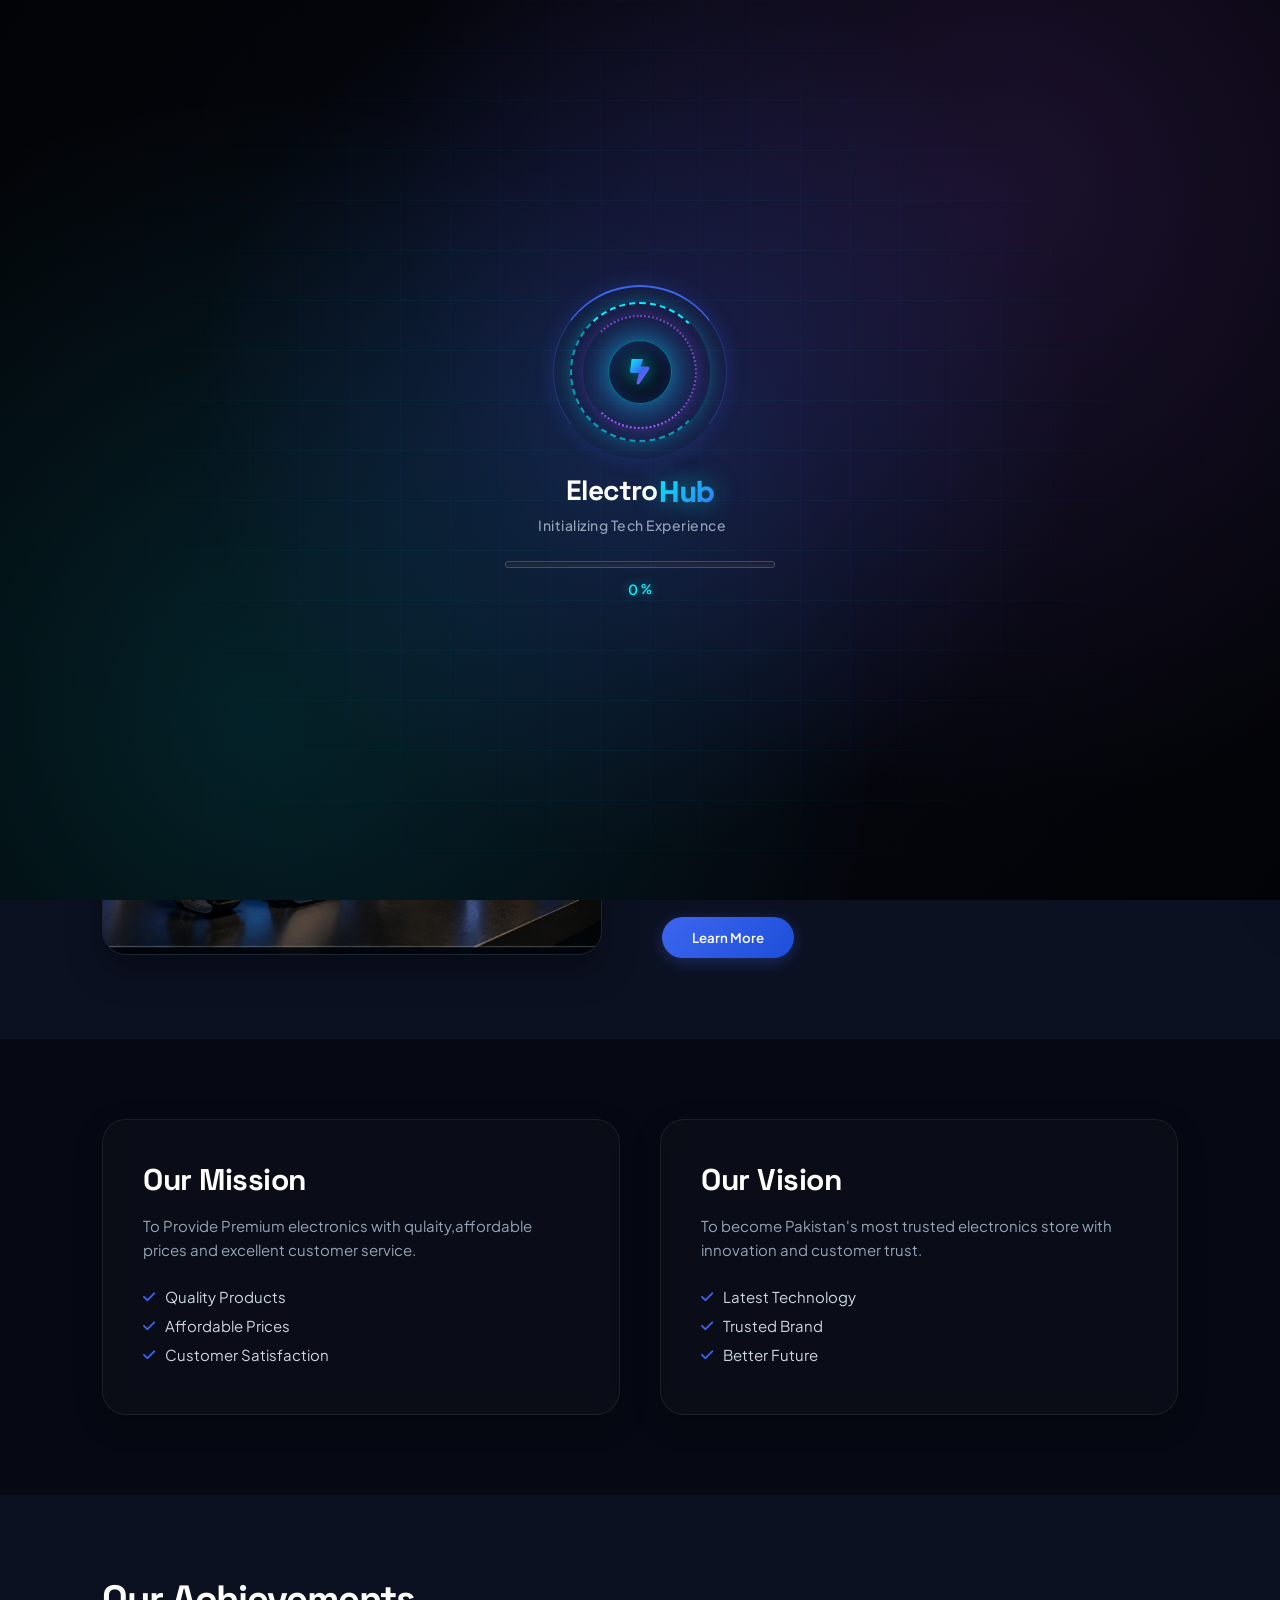
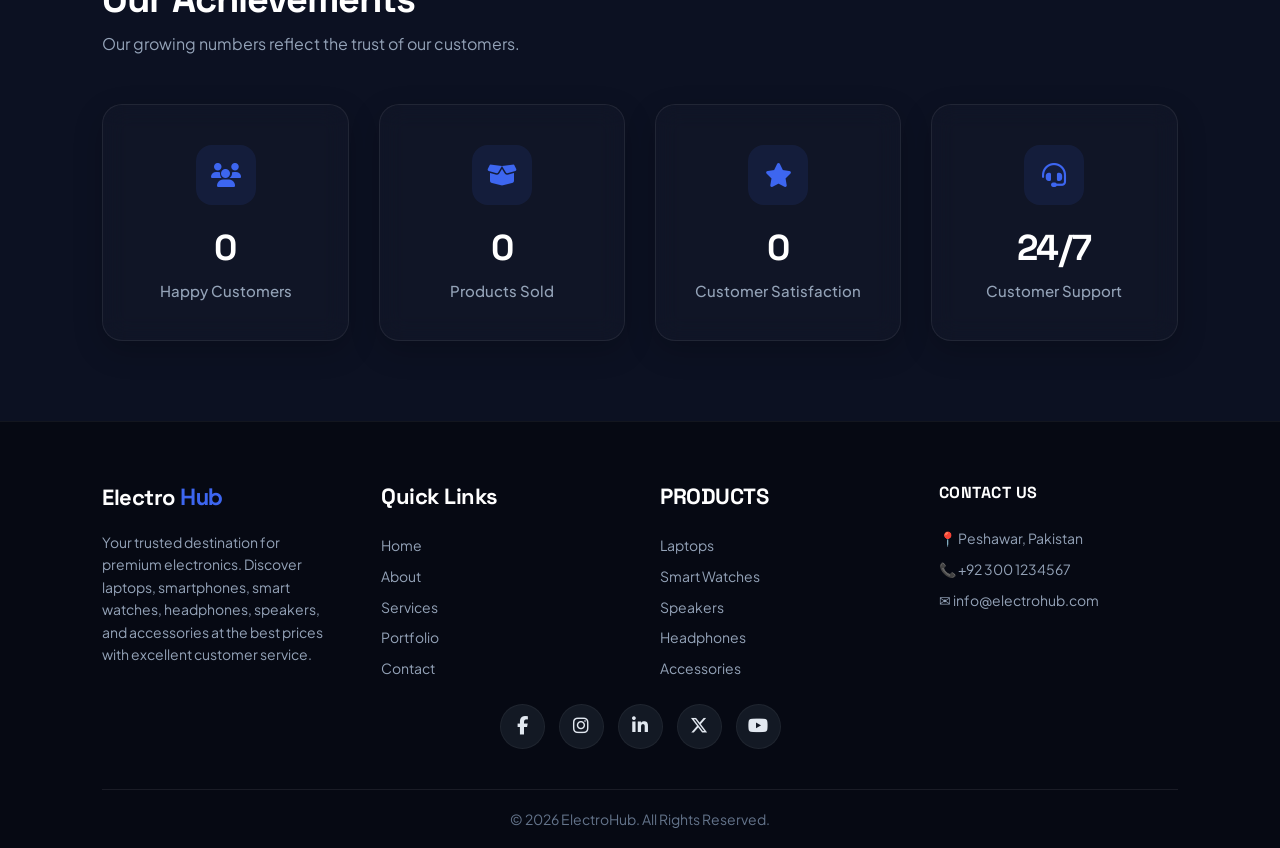
==== commit df846228: "feat: make navbar and hero section fully responsive across all screen sizes and fix preloader auto-d" ====
--- a/about.html
+++ b/about.html
@@ -43,44 +43,108 @@
 
     <!--Header Section Start-->
     <header id="header">
-        <h1 class="head1">Electro<span class="hub-class">Hub</span></h1>
-        <nav class="main-nav">
-            <ul id="navbar">
-                <li> <a href="index.html">Home</a></li>
-                <li> <a href="about.html">About</a></li>
-                <li> <a href="./Services.html">Services</a></li>
-                <li> <a href="./Portfolio.html">Portfolio</a></li>
-                <li> <a href="">Team</a></li>
-                <li> <a href="">Pricing</a></li>
-                <li> <a href="">Testimonials</a></li>
-                <li> <a href="">FAQ</a></li>
-                <li> <a href="">Contact</a></li>
-
+        <div class="header-inner">
+            <!-- Modern SVG Tech Logo -->
+            <a href="index.html" class="brand-logo" title="ElectroHub - Premium Tech Store">
+                <div class="logo-emblem">
+                    <svg width="34" height="34" viewBox="0 0 36 36" fill="none" xmlns="http://www.w3.org/2000/svg">
+                        <polygon points="18,2 33,10.5 33,25.5 18,34 3,25.5 3,10.5" stroke="#00f2fe" stroke-width="2.2" fill="rgba(61,102,240,0.15)"/>
+                        <path d="M19.5 10L13.5 19H18.5L16.5 26L23.5 17H18.5L19.5 10Z" fill="#00f2fe"/>
+                    </svg>
+                </div>
+                <div class="logo-text-wrapper">
+                    <span class="logo-main-text">Electro<span class="logo-accent">Hub</span></span>
+                    <span class="logo-sub-tag">FLAGSHIP TECH</span>
+                </div>
+            </a>
+
+            <!-- Desktop Navigation -->
+            <nav class="main-nav" id="main-nav">
+                <ul id="navbar">
+                    <li><a href="index.html#home" class="nav-link"><i class="fa-solid fa-house"></i> <span>Home</span></a></li>
+                    <li><a href="about.html" class="nav-link active"><i class="fa-solid fa-circle-info"></i> <span>About</span></a></li>
+                    <li><a href="Services.html" class="nav-link"><i class="fa-solid fa-gears"></i> <span>Services</span></a></li>
+                    <li><a href="Portfolio.html" class="nav-link"><i class="fa-solid fa-microchip"></i> <span>Portfolio</span></a></li>
+                    <li><a href="index.html#why-us" class="nav-link"><i class="fa-solid fa-shield-halved"></i> <span>Why Us</span></a></li>
+                    <li><a href="index.html#contact" class="nav-link"><i class="fa-solid fa-envelope"></i> <span>Contact</span></a></li>
+                </ul>
+            </nav>
+
+            <div class="right-side">
+                <div class="header-search-wrap">
+                    <input type="text" placeholder="Search Products" class="search-box" id="global-search-input">
+                    <i class="fa-solid fa-magnifying-glass search-icon-inside"></i>
+                </div>
+                <a href="Portfolio.html" class="action-btn-link wishlist-btn-link" title="My Wishlist">
+                    <i class="fa-regular fa-heart"></i>
+                    <span class="wishlist-badge-count">0</span>
+                </a>
+                <a href="Portfolio.html" class="action-btn-link cart-btn-link" title="Shopping Cart">
+                    <i class="fa-solid fa-cart-shopping"></i>
+                    <span class="cart-badge-count">0</span>
+                </a>
+                <a href="tel:+923001234567" class="header-support-btn shine-btn" title="Call 24/7 Helpline">
+                    <i class="fa-solid fa-headset"></i>
+                    <span class="support-text">Helpline</span>
+                </a>
+                <button class="mobile-menu-toggle" id="mobile-menu-toggle" aria-label="Toggle Mobile Navigation">
+                    <span class="hamburger-bar"></span>
+                    <span class="hamburger-bar"></span>
+                    <span class="hamburger-bar"></span>
+                </button>
+            </div>
+        </div>
+
+        <!-- Cyber Mobile Navigation Drawer -->
+        <aside class="mobile-drawer" id="mobile-drawer">
+            <div class="drawer-header">
+                <div class="drawer-brand">
+                    <div class="logo-emblem">
+                        <svg width="28" height="28" viewBox="0 0 36 36" fill="none">
+                            <polygon points="18,2 33,10.5 33,25.5 18,34 3,25.5 3,10.5" stroke="#00f2fe" stroke-width="2.2" fill="rgba(61,102,240,0.2)"/>
+                            <path d="M19.5 10L13.5 19H18.5L16.5 26L23.5 17H18.5L19.5 10Z" fill="#00f2fe"/>
+                        </svg>
+                    </div>
+                    <span class="logo-main-text">Electro<span class="logo-accent">Hub</span></span>
+                </div>
+                <button class="drawer-close-btn" id="mobile-menu-close" aria-label="Close Menu">
+                    <i class="fa-solid fa-xmark"></i>
+                </button>
+            </div>
+            <div class="drawer-search-wrap">
+                <input type="text" placeholder="Search products..." class="drawer-search-input" id="drawer-search-input">
+                <i class="fa-solid fa-magnifying-glass drawer-search-icon"></i>
+            </div>
+            <ul class="drawer-nav-list">
+                <li><a href="index.html#home" class="drawer-nav-link"><i class="fa-solid fa-house"></i> <span>Home</span> <i class="fa-solid fa-chevron-right arrow-icon"></i></a></li>
+                <li><a href="about.html" class="drawer-nav-link active"><i class="fa-solid fa-circle-info"></i> <span>About Us</span> <i class="fa-solid fa-chevron-right arrow-icon"></i></a></li>
+                <li><a href="Services.html" class="drawer-nav-link"><i class="fa-solid fa-gears"></i> <span>Services</span> <i class="fa-solid fa-chevron-right arrow-icon"></i></a></li>
+                <li><a href="Portfolio.html" class="drawer-nav-link"><i class="fa-solid fa-microchip"></i> <span>Portfolio & Products</span> <i class="fa-solid fa-chevron-right arrow-icon"></i></a></li>
+                <li><a href="index.html#why-us" class="drawer-nav-link"><i class="fa-solid fa-shield-halved"></i> <span>Why ElectroHub</span> <i class="fa-solid fa-chevron-right arrow-icon"></i></a></li>
+                <li><a href="index.html#contact" class="drawer-nav-link"><i class="fa-solid fa-envelope"></i> <span>Contact Support</span> <i class="fa-solid fa-chevron-right arrow-icon"></i></a></li>
             </ul>
-
-            <div class="right-side">
-                <input type="text" placeholder="Search Products" class="search-box">
-                <a href="#" title="Shopping Cart">
-                    <i class="fa-solid fa-cart-shopping"></i>
+            <div class="drawer-footer-actions">
+                <a href="tel:+923001234567" class="drawer-helpline-card shine-btn">
+                    <div class="drawer-card-icon"><i class="fa-solid fa-headset"></i></div>
+                    <div class="drawer-card-info">
+                        <span class="drawer-card-label">24/7 Helpline Support</span>
+                        <span class="drawer-card-value">+92 300 1234567</span>
+                    </div>
                 </a>
-                <i class="fa-solid fa-circle-half-stroke" id="grayscale-btn" title="Toggle Black & White Mode"></i>
-            </div>
-
-
-        </nav>
+            </div>
+        </aside>
     </header>
+    <div class="mobile-nav-overlay" id="mobile-nav-overlay"></div>
     <!--Header End-->
+
     <!--Hero Section Start-->
-
     <section class="about-hero">
         <div class="hero-content2">
-            <h2> ABOUT ELECTROHUB</h2>
-            <p class="hero-para1"> Your Trusted Destination for
-                Premium Electronics & Gadgets
-            </p>
+            <h2>ABOUT <span class="hero-gradient-text">ELECTROHUB</span></h2>
+            <p class="hero-para1">Your Trusted Destination for Premium Electronics & Next-Gen Gadgets</p>
         </div>
     </section>
-    <!--Hero Secto End-->
+    <!--Hero Section End-->
     <!--About Section Start-->
     <section id="def-electro">
         <div class="left-image">
--- a/style.css
+++ b/style.css
@@ -49,107 +49,41 @@
   scroll-behavior: smooth;
 }
 
-/*Header-Section-Start*/
+/* ========================================================
+   HEADER & NAVIGATION SYSTEM
+   ======================================================== */
 
 #header {
-  padding: 10px 40px;
-  display: flex;
-  justify-content: space-between;
-  align-items: center;
   position: fixed;
   top: 0;
   left: 0;
   width: 100%;
+  height: 78px;
   z-index: 1000;
-  height: 10vh;
-  background-color: rgba(6, 9, 19, 0.7);
-  backdrop-filter: blur(16px);
-  -webkit-backdrop-filter: blur(16px);
-  border-bottom: 1px solid rgba(255, 255, 255, 0.06);
-  box-shadow: 0 4px 30px rgba(0, 0, 0, 0.15);
-  transition: all 0.4s cubic-bezier(0.4, 0, 0.2, 1);
+  background-color: rgba(6, 9, 19, 0.78);
+  backdrop-filter: blur(20px);
+  -webkit-backdrop-filter: blur(20px);
+  border-bottom: 1px solid rgba(255, 255, 255, 0.08);
+  box-shadow: 0 4px 30px rgba(0, 0, 0, 0.2);
+  transition: all 0.35s cubic-bezier(0.165, 0.84, 0.44, 1);
 }
 
 #header.scrolled {
-  height: 8vh;
-  background-color: rgba(6, 9, 19, 0.88);
-  border-bottom-color: rgba(255, 255, 255, 0.09);
-  box-shadow: 0 10px 30px rgba(0, 0, 0, 0.3);
-}
-
-.main-nav {
+  height: 68px;
+  background-color: rgba(6, 9, 19, 0.92);
+  border-bottom-color: rgba(0, 242, 254, 0.2);
+  box-shadow: 0 10px 30px rgba(0, 0, 0, 0.5);
+}
+
+.header-inner {
+  width: 100%;
+  max-width: 1440px;
+  margin: 0 auto;
+  height: 100%;
   display: flex;
   justify-content: space-between;
   align-items: center;
-  gap: 25px;
-}
-
-#navbar {
-  display: flex;
-  justify-content: space-between;
-  align-items: center;
-  height: 10vh;
-  width: 100%;
-  gap: 25px;
-}
-
-.head1 {
-  color: #fbfcff;
-  font-weight: 700;
-  letter-spacing: -0.5px;
-  font-size: 24px;
-}
-
-li {
-  list-style: none;
-}
-
-li,
-a {
-  text-decoration: none;
-}
-
-nav ul li a {
-  color: #e2e8f0;
-  font-weight: 500;
-  font-size: 15px;
-  position: relative;
-  padding: 6px 0;
-  transition: color 0.3s ease;
-}
-
-nav ul li a:hover {
-  color: #00f2fe;
-}
-
-nav ul li a::after {
-  content: '';
-  position: absolute;
-  width: 100%;
-  transform: scaleX(0);
-  height: 2px;
-  bottom: 0;
-  left: 0;
-  background-color: #3d66f0;
-  transform-origin: bottom right;
-  transition: transform 0.25s ease-out;
-}
-
-nav ul li a:hover::after {
-  transform: scaleX(1);
-  transform-origin: bottom left;
-}
-
-nav ul li a.active {
-  color: #00f2fe;
-  font-weight: 600;
-  text-shadow: 0 0 14px rgba(0, 242, 254, 0.45);
-}
-
-nav ul li a.active::after {
-  transform: scaleX(1);
-  background: linear-gradient(90deg, #00f2fe, #3d66f0);
-  box-shadow: 0 0 10px rgba(0, 242, 254, 0.8);
+  padding: 0 32px;
 }
 
 /* Brand Tech Logo */
@@ -160,10 +94,11 @@
   text-decoration: none;
   transition: transform 0.3s cubic-bezier(0.165, 0.84, 0.44, 1);
   user-select: none;
+  flex-shrink: 0;
 }
 
 .brand-logo:hover {
-  transform: translateY(-1px) scale(1.03);
+  transform: translateY(-1px) scale(1.02);
 }
 
 .logo-emblem {
@@ -178,6 +113,7 @@
   border: 1px solid rgba(0, 242, 254, 0.3);
   box-shadow: 0 0 15px rgba(0, 242, 254, 0.2);
   transition: all 0.3s ease;
+  flex-shrink: 0;
 }
 
 .brand-logo:hover .logo-emblem {
@@ -216,21 +152,68 @@
   opacity: 0.85;
 }
 
-.footer-logo {
-  display: inline-flex;
-  align-items: center;
-  gap: 10px;
-  margin-bottom: 18px;
-}
-
-.hub-class {
+/* Desktop Navigation */
+.main-nav {
+  display: flex;
+  align-items: center;
+}
+
+#navbar {
+  display: flex;
+  align-items: center;
+  gap: 16px;
+  list-style: none;
+  margin: 0;
+  padding: 0;
+}
+
+#navbar li a {
+  display: flex;
+  align-items: center;
+  gap: 7px;
+  color: #cbd5e1;
+  font-weight: 500;
+  font-size: 14.5px;
+  position: relative;
+  padding: 8px 14px;
+  border-radius: 99px;
+  transition: all 0.25s cubic-bezier(0.165, 0.84, 0.44, 1);
+  text-decoration: none;
+}
+
+#navbar li a i {
+  font-size: 13px;
+  color: rgba(255, 255, 255, 0.6);
+  transition: color 0.25s ease;
+}
+
+#navbar li a:hover {
   color: #00f2fe;
-}
-
+  background: rgba(0, 242, 254, 0.08);
+}
+
+#navbar li a:hover i {
+  color: #00f2fe;
+}
+
+#navbar li a.active {
+  color: #00f2fe;
+  font-weight: 600;
+  background: rgba(0, 242, 254, 0.12);
+  border: 1px solid rgba(0, 242, 254, 0.3);
+  box-shadow: 0 0 15px rgba(0, 242, 254, 0.18);
+}
+
+#navbar li a.active i {
+  color: #00f2fe;
+}
+
+/* Right Side Controls */
 .right-side {
   display: flex;
   align-items: center;
-  gap: 16px;
+  gap: 12px;
+  flex-shrink: 0;
 }
 
 .header-search-wrap {
@@ -241,8 +224,8 @@
 
 .search-box {
   padding: 8px 36px 8px 16px;
-  width: 170px;
-  height: 36px;
+  width: 155px;
+  height: 38px;
   outline: none;
   background: rgba(255, 255, 255, 0.05);
   border: 1px solid rgba(255, 255, 255, 0.14);
@@ -266,8 +249,8 @@
 }
 
 .search-box:focus {
-  width: 220px;
-  background-color: rgba(13, 22, 45, 0.9);
+  width: 205px;
+  background-color: rgba(13, 22, 45, 0.95);
   border-color: #00f2fe;
   box-shadow: 0 0 15px rgba(0, 242, 254, 0.35);
 }
@@ -284,7 +267,7 @@
 .action-btn-link {
   position: relative;
   color: #e2e8f0;
-  font-size: 18px;
+  font-size: 17px;
   display: flex;
   align-items: center;
   justify-content: center;
@@ -292,9 +275,10 @@
   height: 38px;
   border-radius: 50%;
   background: rgba(255, 255, 255, 0.04);
-  border: 1px solid rgba(255, 255, 255, 0.08);
+  border: 1px solid rgba(255, 255, 255, 0.1);
   transition: all 0.25s ease;
   text-decoration: none;
+  flex-shrink: 0;
 }
 
 .action-btn-link:hover {
@@ -319,7 +303,7 @@
   font-size: 10px;
   font-weight: 700;
   padding: 1px 5px;
-  min-width: 16px;
+  min-width: 17px;
   text-align: center;
   border-radius: 99px;
   box-shadow: 0 2px 6px rgba(239, 68, 68, 0.5);
@@ -335,16 +319,17 @@
 .header-support-btn {
   display: inline-flex;
   align-items: center;
-  gap: 7px;
+  gap: 8px;
   background: linear-gradient(135deg, #00f2fe 0%, #3d66f0 100%);
   color: #ffffff !important;
   font-size: 13px;
   font-weight: 700;
-  padding: 8px 16px;
+  padding: 9px 18px;
   border-radius: 99px;
   text-decoration: none;
   box-shadow: 0 4px 15px rgba(0, 242, 254, 0.25);
   transition: all 0.3s ease;
+  flex-shrink: 0;
 }
 
 .header-support-btn:hover {
@@ -361,16 +346,17 @@
   display: none;
   flex-direction: column;
   justify-content: space-between;
-  width: 38px;
-  height: 38px;
+  width: 40px;
+  height: 40px;
   background: rgba(255, 255, 255, 0.05);
   border: 1px solid rgba(255, 255, 255, 0.12);
   border-radius: 10px;
-  padding: 10px 8px;
+  padding: 11px 9px;
   cursor: pointer;
   outline: none;
   transition: all 0.3s ease;
   z-index: 1005;
+  flex-shrink: 0;
 }
 
 .mobile-menu-toggle:hover {
@@ -402,6 +388,235 @@
   background-color: #00f2fe;
 }
 
+/* ========================================================
+   CYBER MOBILE NAVIGATION DRAWER
+   ======================================================== */
+
+.mobile-drawer {
+  position: fixed;
+  top: 0;
+  right: -400px;
+  width: min(88vw, 360px);
+  height: 100vh;
+  height: 100dvh;
+  background: rgba(7, 12, 27, 0.98);
+  backdrop-filter: blur(28px);
+  -webkit-backdrop-filter: blur(28px);
+  border-left: 1px solid rgba(0, 242, 254, 0.25);
+  z-index: 1005;
+  display: flex;
+  flex-direction: column;
+  padding: 24px 20px 30px 20px;
+  box-shadow: -20px 0 50px rgba(0, 0, 0, 0.85);
+  transition: right 0.38s cubic-bezier(0.165, 0.84, 0.44, 1);
+  overflow-y: auto;
+}
+
+.mobile-drawer.open {
+  right: 0;
+}
+
+.drawer-header {
+  display: flex;
+  align-items: center;
+  justify-content: space-between;
+  padding-bottom: 18px;
+  border-bottom: 1px solid rgba(255, 255, 255, 0.08);
+  margin-bottom: 20px;
+}
+
+.drawer-brand {
+  display: flex;
+  align-items: center;
+  gap: 10px;
+}
+
+.drawer-close-btn {
+  width: 36px;
+  height: 36px;
+  border-radius: 50%;
+  background: rgba(255, 255, 255, 0.06);
+  border: 1px solid rgba(255, 255, 255, 0.12);
+  color: #e2e8f0;
+  font-size: 16px;
+  display: flex;
+  align-items: center;
+  justify-content: center;
+  cursor: pointer;
+  outline: none;
+  transition: all 0.25s ease;
+}
+
+.drawer-close-btn:hover {
+  background: rgba(239, 68, 68, 0.2);
+  border-color: #ef4444;
+  color: #ef4444;
+  transform: rotate(90deg);
+}
+
+.drawer-search-wrap {
+  position: relative;
+  width: 100%;
+  margin-bottom: 20px;
+}
+
+.drawer-search-input {
+  width: 100%;
+  height: 42px;
+  padding: 0 40px 0 16px;
+  background: rgba(255, 255, 255, 0.05);
+  border: 1px solid rgba(255, 255, 255, 0.12);
+  border-radius: 12px;
+  color: #ffffff;
+  font-size: 14px;
+  outline: none;
+  transition: all 0.3s ease;
+}
+
+.drawer-search-input:focus {
+  border-color: #00f2fe;
+  background: rgba(13, 22, 45, 0.9);
+  box-shadow: 0 0 15px rgba(0, 242, 254, 0.25);
+}
+
+.drawer-search-icon {
+  position: absolute;
+  right: 14px;
+  top: 50%;
+  transform: translateY(-50%);
+  color: rgba(255, 255, 255, 0.45);
+  font-size: 14px;
+}
+
+.drawer-nav-list {
+  list-style: none;
+  padding: 0;
+  margin: 0;
+  display: flex;
+  flex-direction: column;
+  gap: 8px;
+  flex: 1;
+}
+
+.drawer-nav-link {
+  display: flex;
+  align-items: center;
+  padding: 12px 16px;
+  border-radius: 12px;
+  background: rgba(255, 255, 255, 0.02);
+  border: 1px solid rgba(255, 255, 255, 0.05);
+  color: #e2e8f0;
+  font-size: 15px;
+  font-weight: 600;
+  text-decoration: none;
+  transition: all 0.25s cubic-bezier(0.165, 0.84, 0.44, 1);
+}
+
+.drawer-nav-link i:first-child {
+  width: 22px;
+  font-size: 15px;
+  color: #00f2fe;
+  margin-right: 12px;
+}
+
+.drawer-nav-link span {
+  flex: 1;
+}
+
+.drawer-nav-link .arrow-icon {
+  font-size: 12px;
+  color: rgba(255, 255, 255, 0.3);
+  transition: transform 0.25s ease, color 0.25s ease;
+}
+
+.drawer-nav-link:hover,
+.drawer-nav-link.active {
+  background: linear-gradient(135deg, rgba(0, 242, 254, 0.15), rgba(61, 102, 240, 0.15));
+  border-color: rgba(0, 242, 254, 0.4);
+  color: #00f2fe;
+  transform: translateX(4px);
+  box-shadow: 0 4px 15px rgba(0, 242, 254, 0.15);
+}
+
+.drawer-nav-link:hover .arrow-icon,
+.drawer-nav-link.active .arrow-icon {
+  color: #00f2fe;
+  transform: translateX(3px);
+}
+
+.drawer-footer-actions {
+  margin-top: 24px;
+  display: flex;
+  flex-direction: column;
+  gap: 14px;
+  border-top: 1px solid rgba(255, 255, 255, 0.08);
+  padding-top: 20px;
+}
+
+.drawer-helpline-card {
+  display: flex;
+  align-items: center;
+  gap: 14px;
+  padding: 12px 16px;
+  border-radius: 14px;
+  background: linear-gradient(135deg, rgba(0, 242, 254, 0.2), rgba(61, 102, 240, 0.25));
+  border: 1px solid rgba(0, 242, 254, 0.4);
+  text-decoration: none;
+  box-shadow: 0 4px 15px rgba(0, 242, 254, 0.2);
+  transition: all 0.3s ease;
+}
+
+.drawer-helpline-card:hover {
+  transform: translateY(-2px);
+  box-shadow: 0 6px 20px rgba(0, 242, 254, 0.35);
+}
+
+.drawer-card-icon {
+  width: 40px;
+  height: 40px;
+  border-radius: 10px;
+  background: linear-gradient(135deg, #00f2fe, #3d66f0);
+  display: flex;
+  align-items: center;
+  justify-content: center;
+  color: #ffffff;
+  font-size: 16px;
+  flex-shrink: 0;
+}
+
+.drawer-card-info {
+  display: flex;
+  flex-direction: column;
+}
+
+.drawer-card-label {
+  font-size: 11px;
+  color: #94a3b8;
+  font-weight: 500;
+  text-transform: uppercase;
+  letter-spacing: 0.5px;
+}
+
+.drawer-card-value {
+  font-size: 14.5px;
+  font-weight: 700;
+  color: #ffffff;
+}
+
+.drawer-trust-badge {
+  display: flex;
+  align-items: center;
+  gap: 8px;
+  font-size: 11.5px;
+  color: #94a3b8;
+  justify-content: center;
+  text-align: center;
+}
+
+.drawer-trust-badge i {
+  color: #00f2fe;
+}
+
 /* Mobile Nav Overlay Backdrop */
 .mobile-nav-overlay {
   display: none;
@@ -409,10 +624,10 @@
   inset: 0;
   width: 100vw;
   height: 100vh;
-  background: rgba(4, 6, 12, 0.75);
-  backdrop-filter: blur(8px);
-  -webkit-backdrop-filter: blur(8px);
-  z-index: 998;
+  background: rgba(3, 5, 12, 0.8);
+  backdrop-filter: blur(10px);
+  -webkit-backdrop-filter: blur(10px);
+  z-index: 1002;
   opacity: 0;
   pointer-events: none;
   transition: opacity 0.35s ease;
@@ -424,53 +639,132 @@
   pointer-events: all;
 }
 
-/*Header Section End*/
-
-/*Hero-Section-Start*/
+/* ========================================================
+   HERO / HOME SECTION
+   ======================================================== */
 
 #hero-section {
-  padding-top: 80px;
-  width: 99vw;
-  height: 110vh;
-  border: none;
+  position: relative;
+  width: 100%;
+  min-height: 100vh;
+  min-height: 100dvh;
   background-image: url(./Pictures/Hero-Section.png);
   background-size: cover;
-  background-position: center;
-  display: flex;
-  align-items: center;
+  background-position: center right;
+  background-repeat: no-repeat;
+  display: flex;
+  align-items: center;
+  padding: 120px 6% 60px 6%;
+  overflow: hidden;
+}
+
+.hero-overlay-scrim {
+  position: absolute;
+  inset: 0;
+  width: 100%;
+  height: 100%;
+  background: linear-gradient(90deg, rgba(6, 9, 19, 0.94) 0%, rgba(6, 9, 19, 0.84) 48%, rgba(6, 9, 19, 0.4) 100%);
+  z-index: 1;
+  pointer-events: none;
 }
 
 .hero-content {
-
-  font-size: 60px;
-  width: 50%;
-  margin-left: 60px;
+  position: relative;
+  z-index: 2;
+  width: 100%;
+  max-width: 680px;
+  margin-left: 0;
+  display: flex;
+  flex-direction: column;
+  align-items: flex-start;
+}
+
+.hero-tagline-badge {
+  display: inline-flex;
+  align-items: center;
+  gap: 9px;
+  font-size: 13.5px;
+  font-weight: 700;
+  color: #00f2fe;
+  background: rgba(0, 242, 254, 0.1);
+  border: 1px solid rgba(0, 242, 254, 0.35);
+  padding: 7px 16px;
+  border-radius: 99px;
+  margin-bottom: 22px;
+  box-shadow: 0 0 20px rgba(0, 242, 254, 0.18);
+  backdrop-filter: blur(10px);
+  -webkit-backdrop-filter: blur(10px);
+}
+
+.pulse-dot {
+  width: 8px;
+  height: 8px;
+  border-radius: 50%;
+  background-color: #00f2fe;
+  box-shadow: 0 0 10px #00f2fe;
+  animation: pulseGlow 1.8s infinite ease-in-out;
+}
+
+@keyframes pulseGlow {
+  0%, 100% {
+    transform: scale(0.9);
+    opacity: 0.6;
+    box-shadow: 0 0 4px #00f2fe;
+  }
+  50% {
+    transform: scale(1.25);
+    opacity: 1;
+    box-shadow: 0 0 14px #00f2fe;
+  }
 }
 
 .hero-head {
-  color: white;
+  font-family: 'Space Grotesk', sans-serif;
+  font-size: clamp(34px, 5vw, 58px);
+  font-weight: 800;
+  line-height: 1.15;
+  color: #ffffff;
+  letter-spacing: -1px;
+  margin-bottom: 18px;
+}
+
+.hero-gradient-text {
+  background: linear-gradient(135deg, #00f2fe 0%, #3d66f0 55%, #a855f7 100%);
+  -webkit-background-clip: text;
+  -webkit-text-fill-color: transparent;
+  text-shadow: 0 0 35px rgba(0, 242, 254, 0.4);
 }
 
 .hero-para {
-  color: white;
-  font-size: 20px;
-}
-
-/* From Uiverse.io by imtausef */
+  font-size: clamp(15px, 1.3vw, 18px);
+  line-height: 1.65;
+  color: #94a3b8;
+  margin-bottom: 30px;
+  max-width: 580px;
+}
+
+.hero-btn-group {
+  display: flex;
+  align-items: center;
+  gap: 16px;
+  flex-wrap: wrap;
+  margin-bottom: 38px;
+}
+
 /* Premium Buttons styling */
 .button {
   cursor: pointer;
   font-size: 15px;
   font-weight: 600;
-  border-radius: 30px;
-  padding: 12px 28px;
+  border-radius: 99px;
+  padding: 13px 28px;
   transition: all 0.3s cubic-bezier(0.165, 0.84, 0.44, 1);
   display: inline-flex;
   align-items: center;
   justify-content: center;
-  gap: 8px;
+  gap: 9px;
   outline: none;
-  margin-right: 15px;
+  text-decoration: none;
 }
 
 .button.primary-btn {
@@ -497,7 +791,7 @@
 }
 
 .button.secondary-btn {
-  background: rgba(255, 255, 255, 0.03);
+  background: rgba(255, 255, 255, 0.04);
   color: white;
   border: 1px solid rgba(255, 255, 255, 0.15);
   backdrop-filter: blur(10px);
@@ -506,13 +800,73 @@
 
 .button.secondary-btn:hover {
   transform: translateY(-2px);
-  background: rgba(255, 255, 255, 0.08);
-  border-color: rgba(255, 255, 255, 0.3);
-  box-shadow: 0 5px 15px rgba(0, 0, 0, 0.2);
+  background: rgba(255, 255, 255, 0.1);
+  border-color: rgba(0, 242, 254, 0.4);
+  color: #00f2fe;
+  box-shadow: 0 5px 15px rgba(0, 242, 254, 0.15);
 }
 
 .button:active {
   transform: translateY(0) scale(0.98);
+}
+
+/* Hero Trust Highlights Strip */
+.hero-highlights-strip {
+  display: flex;
+  align-items: center;
+  gap: 14px;
+  flex-wrap: wrap;
+  width: 100%;
+}
+
+.hero-trust-item {
+  display: flex;
+  align-items: center;
+  gap: 12px;
+  padding: 10px 16px;
+  border-radius: 14px;
+  background: rgba(255, 255, 255, 0.03);
+  border: 1px solid rgba(255, 255, 255, 0.08);
+  backdrop-filter: blur(12px);
+  -webkit-backdrop-filter: blur(12px);
+  transition: all 0.3s cubic-bezier(0.165, 0.84, 0.44, 1);
+}
+
+.hero-trust-item:hover {
+  background: rgba(0, 242, 254, 0.08);
+  border-color: rgba(0, 242, 254, 0.3);
+  transform: translateY(-2px);
+}
+
+.trust-icon-box {
+  width: 36px;
+  height: 36px;
+  border-radius: 10px;
+  display: flex;
+  align-items: center;
+  justify-content: center;
+  background: rgba(61, 102, 240, 0.2);
+  border: 1px solid rgba(0, 242, 254, 0.2);
+  color: #00f2fe;
+  font-size: 14px;
+  flex-shrink: 0;
+}
+
+.trust-text-box {
+  display: flex;
+  flex-direction: column;
+  line-height: 1.2;
+}
+
+.trust-title {
+  font-size: 13px;
+  font-weight: 700;
+  color: #f8fafc;
+}
+
+.trust-subtitle {
+  font-size: 11px;
+  color: #94a3b8;
 }
 
 
@@ -3955,108 +4309,105 @@
    COMPREHENSIVE RESPONSIVE DESIGN & MOBILE DRAWER SYSTEM
    ======================================================== */
 
+/* ========================================================
+   COMPREHENSIVE RESPONSIVE DESIGN SYSTEM
+   ======================================================== */
+
+/* Laptops & Compact Desktops (<= 1200px) */
+@media screen and (max-width: 1200px) {
+  .header-inner {
+    padding: 0 20px;
+  }
+
+  #navbar {
+    gap: 8px;
+  }
+
+  #navbar li a {
+    padding: 7px 10px;
+    font-size: 13.5px;
+  }
+
+  .search-box {
+    width: 130px;
+  }
+
+  .search-box:focus {
+    width: 170px;
+  }
+
+  .header-support-btn {
+    padding: 8px 14px;
+    font-size: 12.5px;
+  }
+
+  #hero-section {
+    padding: 120px 5% 60px 5%;
+  }
+
+  .hero-content {
+    max-width: 600px;
+  }
+}
+
 /* Tablet & Mobile Nav Drawer (<= 992px) */
 @media screen and (max-width: 992px) {
   #header {
-    padding: 10px 24px;
-    height: 75px;
+    height: 72px;
   }
 
   #header.scrolled {
-    height: 68px;
+    height: 64px;
+  }
+
+  .header-inner {
+    padding: 0 18px;
+  }
+
+  /* Hide Desktop Nav and Show Hamburger */
+  .main-nav {
+    display: none !important;
   }
 
   .mobile-menu-toggle {
-    display: flex;
-  }
-
-  #navbar {
-    position: fixed;
-    top: 0;
-    right: -320px;
-    width: min(82vw, 320px);
-    height: 100vh;
-    background: rgba(7, 12, 27, 0.98);
-    backdrop-filter: blur(24px);
-    -webkit-backdrop-filter: blur(24px);
-    border-left: 1px solid rgba(0, 242, 254, 0.25);
-    flex-direction: column;
-    justify-content: flex-start;
-    align-items: stretch;
-    padding: 95px 24px 40px 24px;
-    gap: 10px;
-    z-index: 1002;
-    box-shadow: -15px 0 45px rgba(0, 0, 0, 0.85);
-    transition: right 0.38s cubic-bezier(0.165, 0.84, 0.44, 1);
-  }
-
-  #navbar.mobile-active {
-    right: 0;
-  }
-
-  #navbar li {
-    width: 100%;
-  }
-
-  #navbar li a {
-    display: block;
-    width: 100%;
-    padding: 14px 18px;
+    display: flex !important;
+  }
+
+  .search-box {
+    width: 110px;
+    height: 36px;
+    font-size: 12.5px;
+  }
+
+  .search-box:focus {
+    width: 150px;
+  }
+
+  .header-support-btn {
+    padding: 7px 12px;
+    font-size: 12px;
+  }
+
+  /* Hero Section for Tablets */
+  #hero-section {
+    min-height: 85vh;
+    padding: 115px 30px 60px 30px;
+  }
+
+  .hero-overlay-scrim {
+    background: linear-gradient(90deg, rgba(6, 9, 19, 0.95) 0%, rgba(6, 9, 19, 0.88) 55%, rgba(6, 9, 19, 0.5) 100%);
+  }
+
+  .hero-content {
+    max-width: 620px;
+  }
+
+  .hero-head {
+    font-size: clamp(32px, 5.5vw, 46px);
+  }
+
+  .hero-para {
     font-size: 16px;
-    font-weight: 600;
-    color: #e2e8f0;
-    border-radius: 12px;
-    background: rgba(255, 255, 255, 0.03);
-    border: 1px solid rgba(255, 255, 255, 0.06);
-    transition: all 0.25s ease;
-  }
-
-  #navbar li a::after {
-    display: none;
-  }
-
-  #navbar li a:hover,
-  #navbar li a.active {
-    background: linear-gradient(135deg, rgba(0, 242, 254, 0.15), rgba(61, 102, 240, 0.15));
-    border-color: rgba(0, 242, 254, 0.4);
-    color: #00f2fe;
-    transform: translateX(4px);
-    box-shadow: 0 4px 15px rgba(0, 242, 254, 0.15);
-  }
-
-  /* Hero Section */
-  #hero-section {
-    width: 100%;
-    min-height: 85vh;
-    height: auto;
-    padding: 140px 30px 80px 30px;
-    justify-content: center;
-    text-align: center;
-  }
-
-  .hero-content {
-    width: 100%;
-    max-width: 750px;
-    margin-left: 0;
-    display: flex;
-    flex-direction: column;
-    align-items: center;
-  }
-
-  .hero-head {
-    font-size: clamp(34px, 6.5vw, 52px);
-    text-align: center;
-  }
-
-  .hero-para {
-    font-size: 17px;
-    margin: 18px auto 30px auto;
-    max-width: 600px;
-    text-align: center;
-  }
-
-  .hero-btn-group {
-    justify-content: center;
   }
 
   /* About Section */
@@ -4168,15 +4519,79 @@
 /* Medium Mobile & Small Tablet (<= 768px) */
 @media screen and (max-width: 768px) {
   #header {
-    padding: 8px 18px;
-  }
-
-  .header-search-wrap .search-box {
-    width: 120px;
-  }
-
-  .header-search-wrap .search-box:focus {
-    width: 160px;
+    height: 68px;
+  }
+
+  #header.scrolled {
+    height: 62px;
+  }
+
+  .header-inner {
+    padding: 0 14px;
+  }
+
+  /* Hide header search wrap on small devices - available inside mobile drawer */
+  .header-search-wrap {
+    display: none !important;
+  }
+
+  /* Compact Helpline CTA button to icon only */
+  .header-support-btn {
+    width: 36px;
+    height: 36px;
+    padding: 0;
+    justify-content: center;
+    border-radius: 50%;
+  }
+
+  .header-support-btn .support-text {
+    display: none;
+  }
+
+  .action-btn-link {
+    width: 36px;
+    height: 36px;
+    font-size: 15px;
+  }
+
+  .mobile-menu-toggle {
+    width: 38px;
+    height: 38px;
+    padding: 10px 8px;
+  }
+
+  .right-side {
+    gap: 8px;
+  }
+
+  /* Hero Section */
+  #hero-section {
+    min-height: auto;
+    padding: 105px 20px 50px 20px;
+  }
+
+  .hero-overlay-scrim {
+    background: linear-gradient(180deg, rgba(6, 9, 19, 0.93) 0%, rgba(6, 9, 19, 0.86) 50%, rgba(6, 9, 19, 0.96) 100%);
+  }
+
+  .hero-content {
+    max-width: 100%;
+  }
+
+  .hero-head {
+    font-size: clamp(28px, 6.5vw, 40px);
+  }
+
+  .hero-para {
+    font-size: 15px;
+    margin-bottom: 24px;
+  }
+
+  .hero-highlights-strip {
+    display: grid;
+    grid-template-columns: repeat(auto-fit, minmax(180px, 1fr));
+    gap: 10px;
+    width: 100%;
   }
 
   /* Swipeable Categories Pill Bar */
@@ -4274,96 +4689,104 @@
   }
 }
 
-/* Small Screen Mobile Devices (<= 576px) */
+/* Standard Mobile Devices (<= 576px) */
 @media screen and (max-width: 576px) {
   #header {
-    padding: 8px 12px;
+    height: 64px;
+  }
+
+  #header.scrolled {
+    height: 60px;
+  }
+
+  .header-inner {
+    padding: 0 10px;
   }
 
   .logo-emblem {
-    width: 36px;
-    height: 36px;
-  }
-
-  .logo-emblem svg {
-    width: 26px;
-    height: 26px;
-  }
-
-  .logo-main-text {
-    font-size: 18px;
-  }
-
-  .logo-sub-tag {
-    display: none;
-  }
-
-  .header-search-wrap .search-box {
-    width: 95px;
-    padding: 6px 30px 6px 12px;
-    font-size: 12px;
-    height: 32px;
-  }
-
-  .header-search-wrap .search-box:focus {
-    width: 135px;
-  }
-
-  .header-support-btn {
-    padding: 0;
     width: 34px;
     height: 34px;
-    border-radius: 50%;
-    justify-content: center;
-  }
-
-  .header-support-btn .support-text {
+    border-radius: 10px;
+  }
+
+  .logo-emblem svg {
+    width: 24px;
+    height: 24px;
+  }
+
+  .logo-main-text {
+    font-size: 17px;
+  }
+
+  .logo-sub-tag {
     display: none;
   }
 
   .action-btn-link {
     width: 34px;
     height: 34px;
-    font-size: 15px;
+    font-size: 14px;
+  }
+
+  .header-support-btn {
+    width: 34px;
+    height: 34px;
+    font-size: 12px;
+  }
+
+  .mobile-menu-toggle {
+    width: 36px;
+    height: 36px;
+    padding: 9px 7px;
   }
 
   .right-side {
-    gap: 7px;
+    gap: 6px;
   }
 
   /* Hero Section */
   #hero-section {
-    padding: 110px 16px 50px 16px;
-    min-height: 75vh;
+    padding: 95px 14px 45px 14px;
   }
 
   .hero-tagline-badge {
     font-size: 12px;
     padding: 5px 12px;
+    margin-bottom: 16px;
   }
 
   .hero-head {
-    font-size: 30px;
+    font-size: clamp(26px, 7.5vw, 34px);
     letter-spacing: -0.5px;
+    margin-bottom: 14px;
   }
 
   .hero-para {
     font-size: 14px;
     line-height: 1.6;
-    margin: 14px 0 22px 0;
+    margin-bottom: 22px;
   }
 
   .hero-btn-group {
     flex-direction: column;
     width: 100%;
-    max-width: 280px;
     gap: 10px;
+    margin-bottom: 28px;
   }
 
   .hero-btn-group .button {
     width: 100%;
-    margin-right: 0;
     justify-content: center;
+    padding: 13px 20px;
+  }
+
+  .hero-highlights-strip {
+    grid-template-columns: 1fr;
+    gap: 8px;
+  }
+
+  .hero-trust-item {
+    padding: 10px 14px;
   }
 
   /* About Section */
@@ -4604,5 +5027,66 @@
   }
 }
 
-
-
+/* Extra Small Screen Devices (<= 380px) */
+@media screen and (max-width: 380px) {
+  .header-inner {
+    padding: 0 8px;
+  }
+
+  .logo-emblem {
+    width: 30px;
+    height: 30px;
+  }
+
+  .logo-emblem svg {
+    width: 20px;
+    height: 20px;
+  }
+
+  .logo-main-text {
+    font-size: 15px;
+  }
+
+  .action-btn-link {
+    width: 32px;
+    height: 32px;
+    font-size: 13px;
+  }
+
+  .header-support-btn {
+    width: 32px;
+    height: 32px;
+    font-size: 11px;
+  }
+
+  .mobile-menu-toggle {
+    width: 34px;
+    height: 34px;
+    padding: 8px 6px;
+  }
+
+  .right-side {
+    gap: 4px;
+  }
+
+  #hero-section {
+    padding: 90px 12px 40px 12px;
+  }
+
+  .hero-head {
+    font-size: 24px;
+  }
+
+  .hero-para {
+    font-size: 13px;
+  }
+
+  .button {
+    font-size: 13.5px;
+    padding: 11px 18px;
+  }
+}
+
+
+
+
